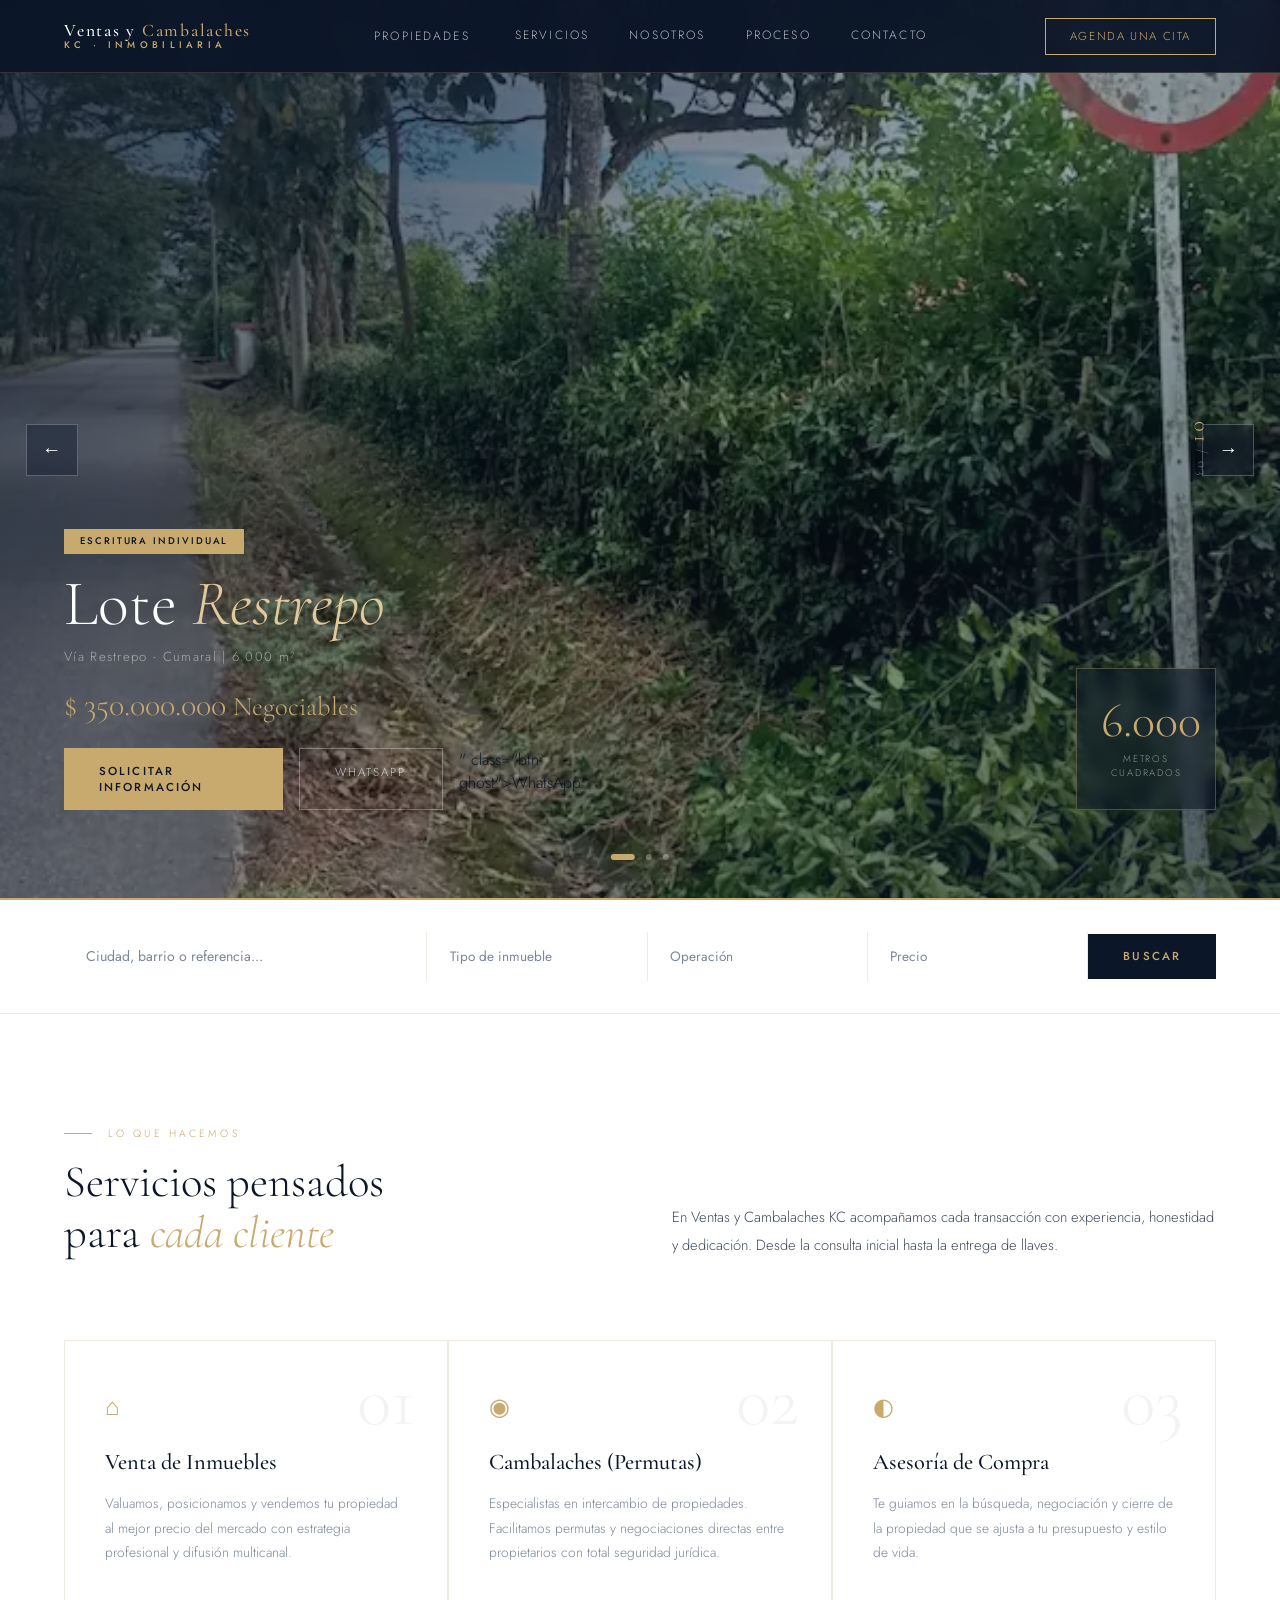
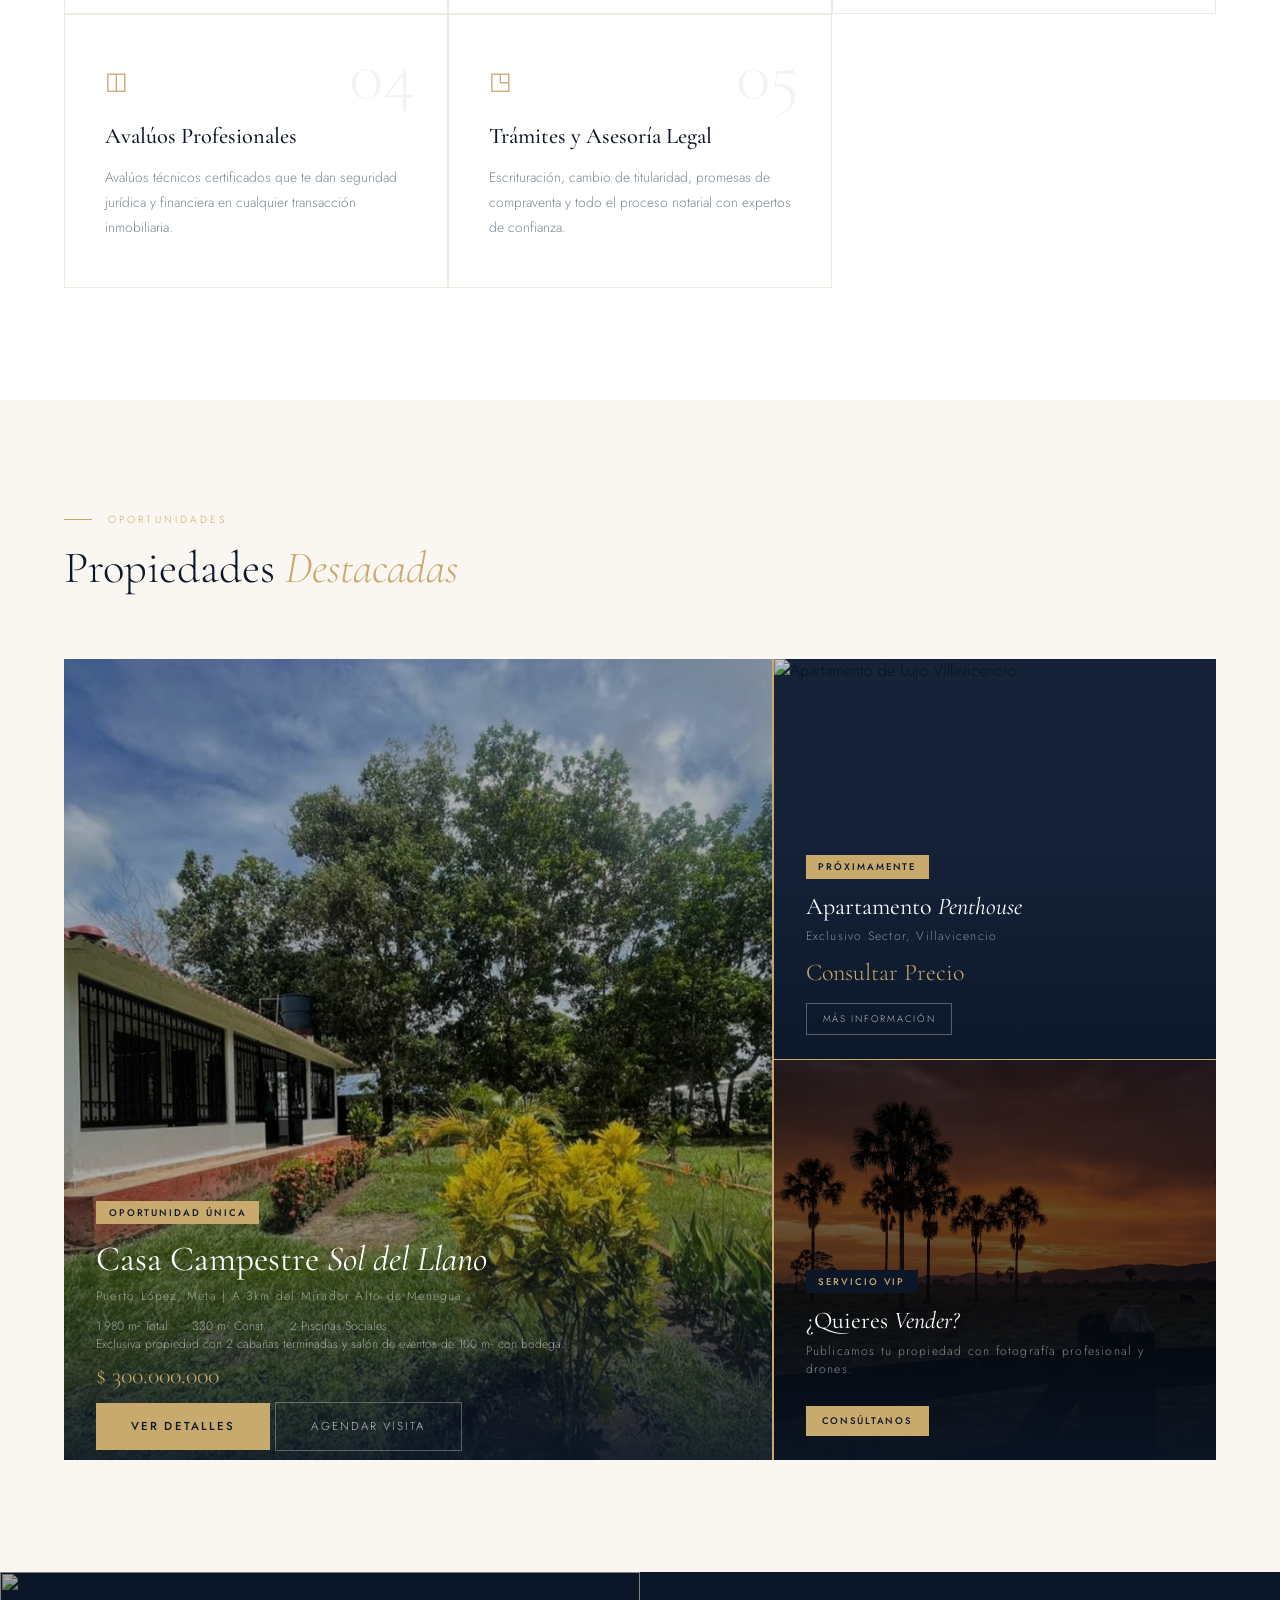
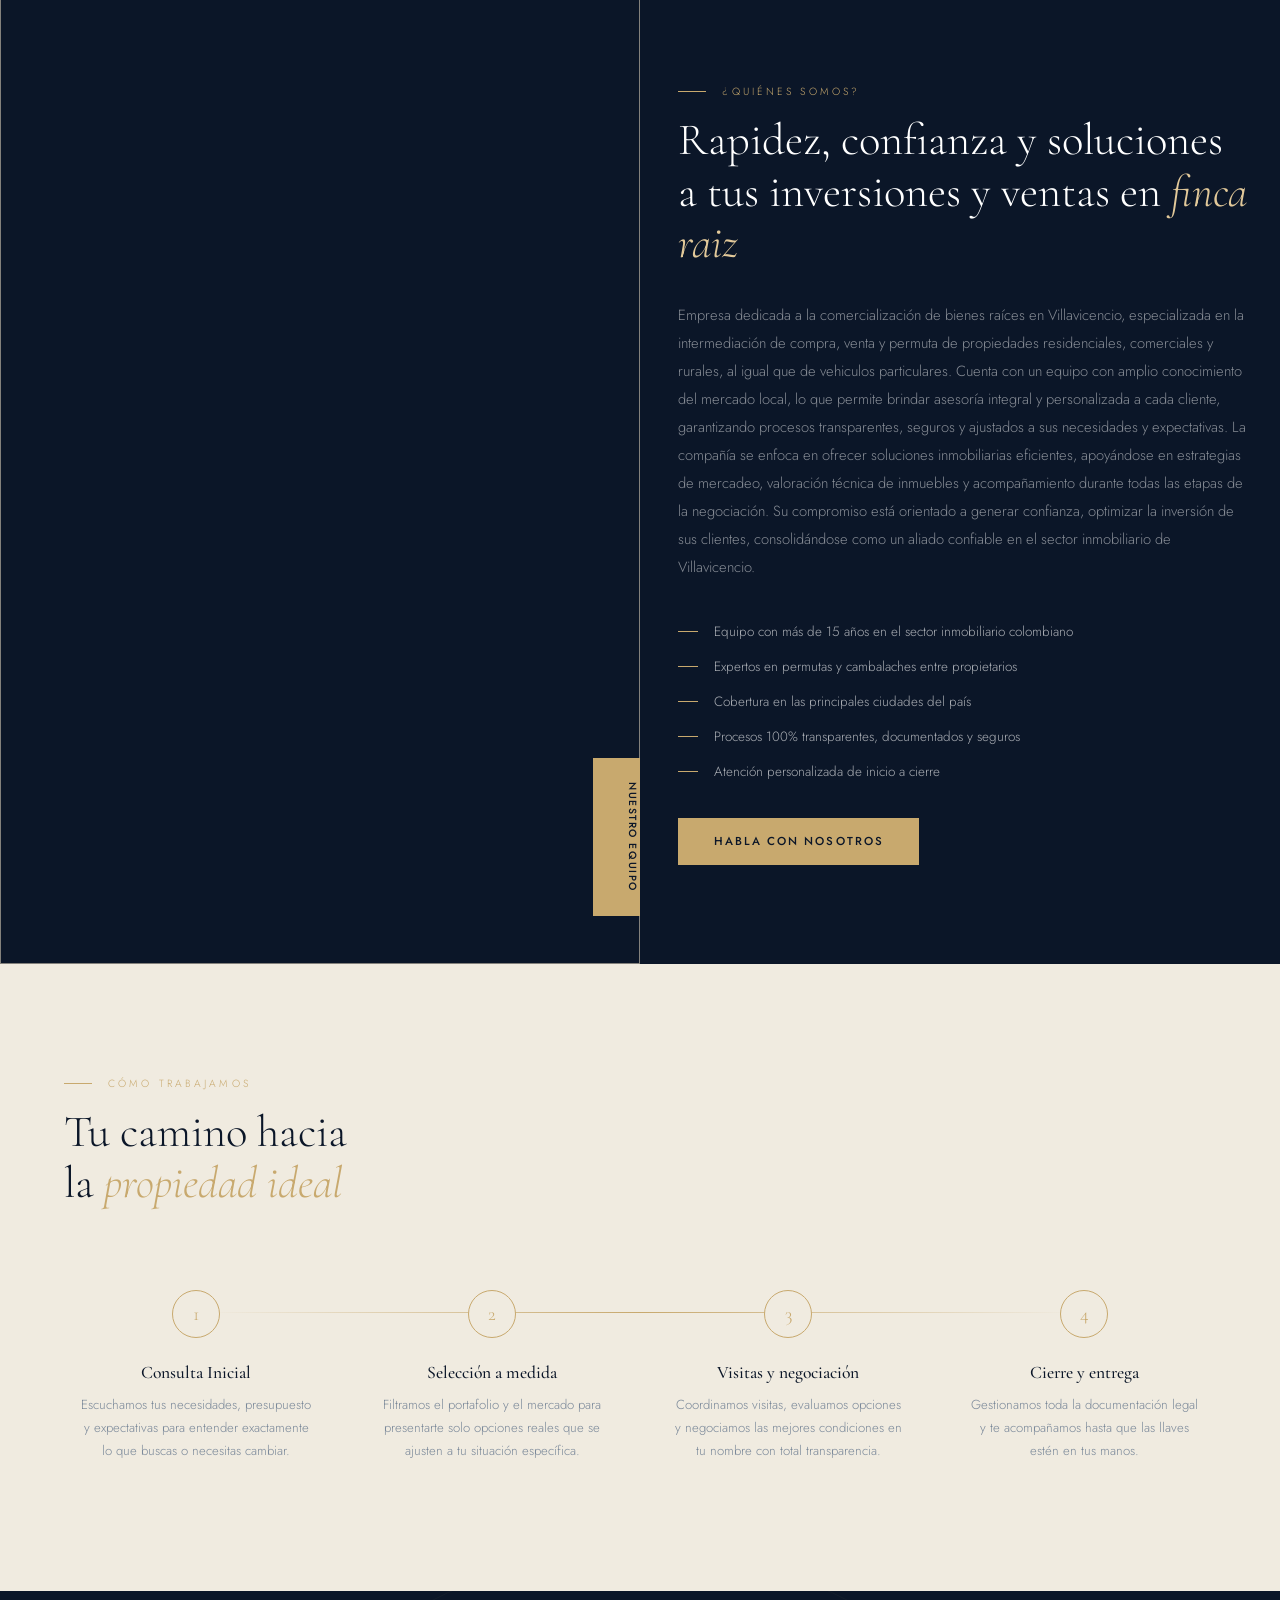
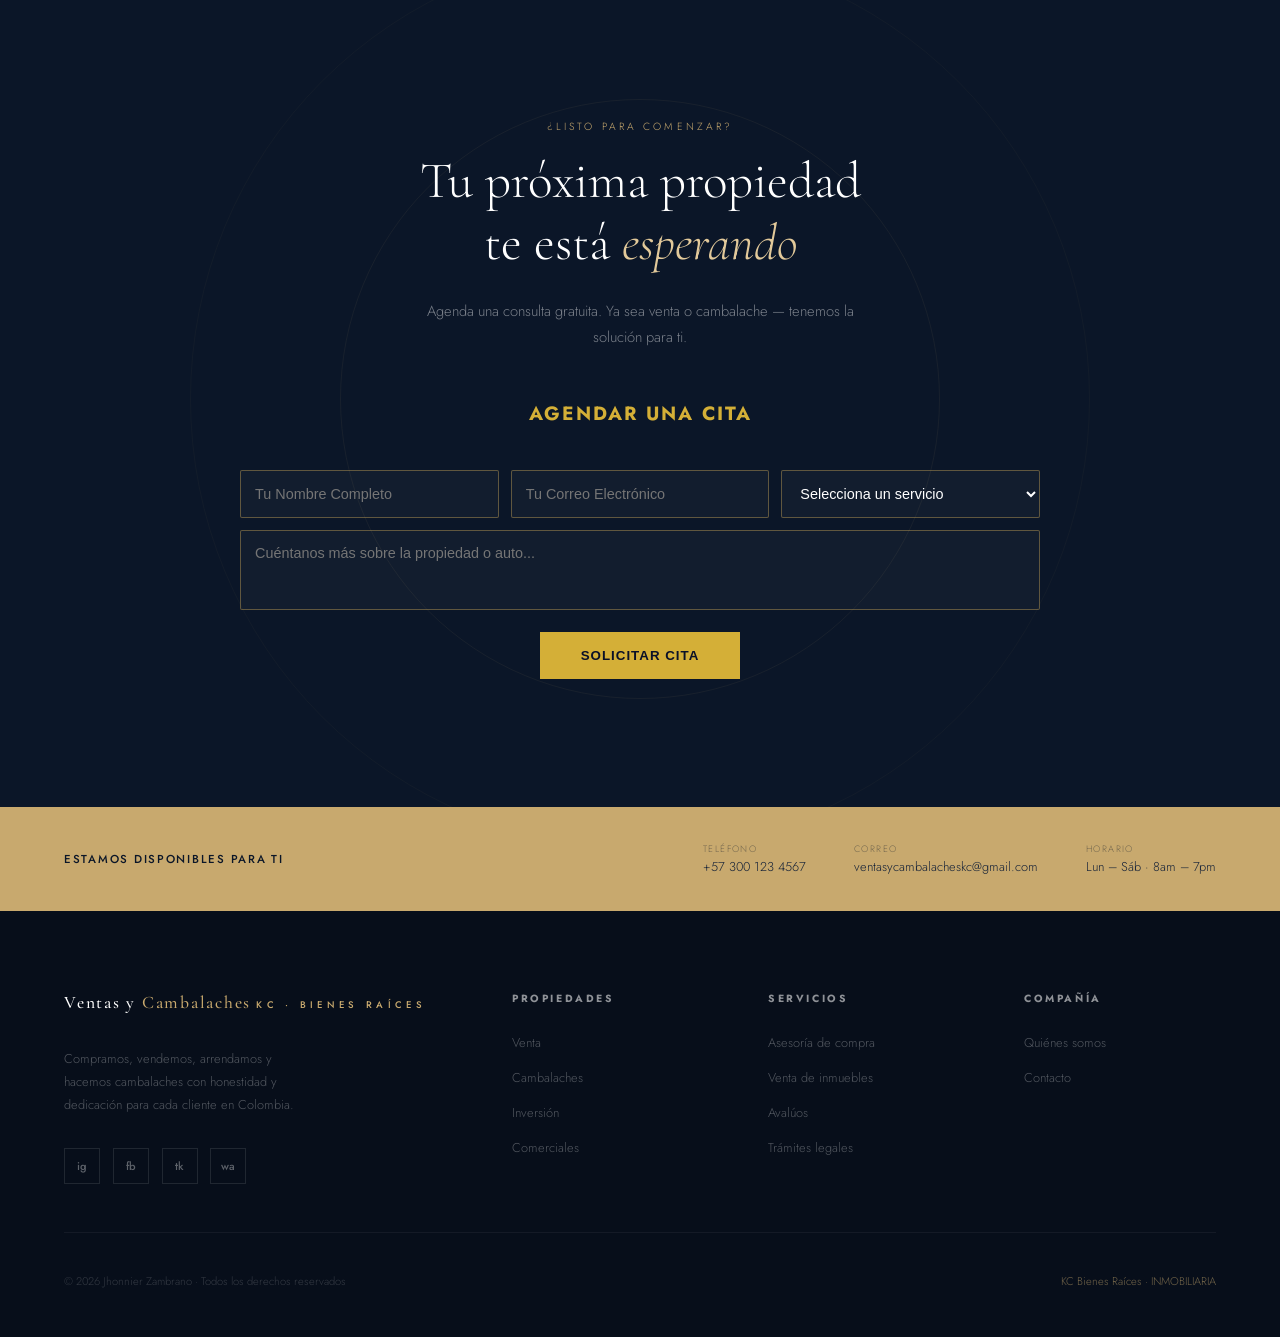
==== index.html @ 25b7a79c "feat: agrega propiedad Sol del Llano y catálogo de vehículos" ====
<!DOCTYPE html>
<html lang="es">
<head>
<meta charset="UTF-8">
<meta name="viewport" content="width=device-width, initial-scale=1.0">
<title>KC Bienes Raíces | Ventas y Cambalaches en Bogotá</title>
<meta name="description" content="Tu próxima propiedad te está esperando. Especialistas en venta, compra y cambalaches de inmuebles y vehículos con un servicio de lujo.">

<meta property="og:type" content="website">
<meta property="og:url" content="https://jhonnz18.github.io/KC-Bienes-Raices/">
<meta property="og:title" content="KC Bienes Raíces - Tu próxima propiedad te espera">
<meta property="og:description" content="Agenda tu consulta gratuita para venta o cambalache. Soluciones inmobiliarias efectivas.">
<meta property="og:image" content="https://jhonnz18.github.io/KC-Bienes-Raices/img/favicon.png">
<meta property="twitter:card" content="summary_large_image">
<meta property="twitter:title" content="KC Bienes Raíces">
<meta property="twitter:description" content="Especialistas en gestión inmobiliaria y ventas.">
<link rel="preconnect" href="https://fonts.googleapis.com">
<link rel="icon" type="img/png" href="img/favicon.png">
<link rel="apple-touch-icon" href="img/favicon.png">
<link rel="icon" type="image/svg+xml" href="img/Logo.svg">
<link href="https://fonts.googleapis.com/css2?family=Cormorant+Garamond:ital,wght@0,300;0,400;0,500;0,600;1,300;1,400&family=Jost:wght@300;400;500&display=swap" rel="stylesheet">
<link rel="stylesheet" href="css/styles.css">
</head>
<body>
<!-- NAV -->
<nav>
  <a href="#" class="nav-logo">
    <span class="nav-logo-top">Ventas y <em>Cambalaches</em></span>
    <span class="nav-logo-kc">KC · INMOBILIARIA</span>
  </a>
  <ul class="nav-links">
    <li class="dropdown">
    <a href="#" class="dropbtn">PROPIEDADES <i class="fas fa-caret-down"></i></a>
    <div class="dropdown-content">
        <a href="casas-lotes.html">Casas y Lotes</a>
        <a href="vehiculos.html">Vehículos</a>
    </div>
</li>
    <li><a href="#servicios">Servicios</a></li>
    <li><a href="#nosotros">Nosotros</a></li>
    <li><a href="#proceso">Proceso</a></li>
    <li><a href="#contacto">Contacto</a></li>
  </ul>
  <a href="#contacto" class="nav-cta">Agenda una cita</a>
  <button class="nav-hamburger" id="hamburger" aria-label="Menú">
    <span></span><span></span><span></span>
  </button>
</nav>
<div class="mobile-menu" id="mobileMenu">
  <a href="#propiedades" class="mobile-link">Propiedades</a>
  <a href="#servicios" class="mobile-link">Servicios</a>
  <a href="#nosotros" class="mobile-link">Nosotros</a>
  <a href="#proceso" class="mobile-link">Proceso</a>
  <a href="#contacto" class="mobile-link">Contacto</a>
  <a href="#contacto" class="mobile-cta">Agenda una cita</a>
</div>

<div class="hero">
    <div class="carousel-track" id="track">
        <div class="carousel-slide">
            <div class="slide-bg" style="background-image:url('img/propiedades/lote_restrepo_cumaral_1.webp')"></div>
            <div class="slide-overlay"></div>
            <div class="slide-content">
                <div class="slide-info">
                    <span class="slide-tag">Escritura Individual</span>
                    <h1 class="slide-name">Lote <em>Restrepo</em></h1>
                    <div class="slide-location">Vía Restrepo - Cumaral | 6.000 m²</div>
                    <div class="slide-price">$ 350.000.000 <small>Negociables</small></div>
                    <div class="slide-actions">
                        <a href="#contacto" class="btn-primary">Solicitar Información</a>
                        <a href="<a href="https://wa.me/573138341671?text=Hola%20KC%20Inmobiliaria,%20me%20interesa%20el%20Lote%20Restrepo%20de%20350M.%20¿Me%20podrían%20dar%20más%20información?" class="btn-ghost">WhatsApp</a>  " class="btn-ghost">WhatsApp</a>
                    </div>
                </div>

                <div class="slide-badge">
                    <div class="badge-num">6.000</div>
                    <div class="badge-label">Metros <br> Cuadrados</div>
                </div>
            </div>
        </div>

        <div class="carousel-slide">
            <div class="slide-bg" style="background-image:url('img/propiedades/lote_restrepo_cumaral_2.webp')"></div>
            <div class="slide-overlay"></div>
            <div class="slide-content">
                <div class="slide-info">
                    <span class="slide-tag">Documentación al día</span>
                    <h1 class="slide-name">Ubicación <em>Privilegiada</em></h1>
                    <div class="slide-location">Sector de Alta Valorización | Predial Pago</div>
                    <div class="slide-actions">
                        <a href="<a href="https://wa.me/573138341671?text=Hola,%20vi%20el%20Lote%20en%20Restrepo%20en%20la%20web%20y%20me%20interesaría%20conocerlo." class="btn-primary" style="padding: 0.5rem 1rem; font-size: 0.6rem; margin-top: 1rem; display: inline-block;">Escribenos</a>" class="btn-primary">Ver Ubicación</a>
                    </div>
                </div>

                <div class="slide-badge">
                    <div class="badge-num">01</div>
                    <div class="badge-label">Escritura <br> Individual</div>
                </div>
            </div>
        </div>

        <div class="carousel-slide">
            <div class="slide-bg" style="background-image:url('img/propiedades/lote_restrepo_cumaral_3.webp')"></div>
            <div class="slide-overlay"></div>
            <div class="slide-content">
                <div class="slide-info">
                    <span class="slide-tag">Gran Extensión</span>
                    <h1 class="slide-name">6.000 <em>Metros²</em></h1>
                    <div class="slide-location">Ideal para Casa Campestre o Inversión</div>
                    <div class="slide-actions">
                        <a href="<a href="https://wa.me/573138341671?text=Hola,%20vi%20el%20Lote%20en%20Restrepo%20en%20la%20web%20y%20me%20interesaría%20conocerlo." class="btn-primary" style="padding: 0.5rem 1rem; font-size: 0.6rem; margin-top: 1rem; display: inline-block;">Escribenos</a>" class="btn-primary">Contactar Ahora</a>
                    </div>
                </div>

                <div class="slide-badge">
                    <div class="badge-num">100%</div>
                    <div class="badge-label">Terreno <br> Plano</div>
                </div>
            </div>
        </div>
    </div>

    <button class="carousel-arrow prev" id="prevBtn">&#8592;</button>
    <button class="carousel-arrow next" id="nextBtn">&#8594;</button>

    <div class="carousel-dots" id="dots">
        <button class="carousel-dot active" data-idx="0"></button>
        <button class="carousel-dot" data-idx="1"></button>
        <button class="carousel-dot" data-idx="2"></button>
    </div>

    <div class="slide-counter" id="counter"><span>01</span> / 03</div>

    <div class="carousel-progress" id="progress"></div>
</div>

<!-- SEARCH BAR -->
<div class="search-bar">
  <input class="search-field" type="text" placeholder="Ciudad, barrio o referencia...">
  <select class="search-select"><option>Tipo de inmueble</option><option>Casa</option><option>Apartamento</option><option>Local</option><option>Oficina</option><option>Lote</option></select>
  <select class="search-select"><option>Operación</option><option>En Venta</option><option>Cambalache</option></select>
  <select class="search-select"><option>Precio</option><option>Hasta $200M</option><option>$200M–$500M</option><option>$500M–$1.000M</option><option>Más de $1.000M</option></select>
  <button class="search-btn">Buscar</button>
</div>

<!-- STATS -->
<!-- <div class="stats-bar">
  <div class="stat-item"><div class="stat-num">340+</div><div class="stat-label">Propiedades vendidas</div></div>
  <div class="stat-item"><div class="stat-num">98%</div><div class="stat-label">Clientes satisfechos</div></div>
  <div class="stat-item"><div class="stat-num">12</div><div class="stat-label">Ciudades en Colombia</div></div>
  <div class="stat-item"><div class="stat-num">$2.4B</div><div class="stat-label">En transacciones 2024</div></div>
</div> -->

<!-- SERVICES -->
<section class="services" id="servicios">
  <div class="services-header">
    <div>
      <div class="section-label">Lo que hacemos</div>
      <h2 class="section-title">Servicios pensados<br>para <em>cada cliente</em></h2>
    </div>
    <p class="services-intro">En Ventas y Cambalaches KC acompañamos cada transacción con experiencia, honestidad y dedicación. Desde la consulta inicial hasta la entrega de llaves.</p>
  </div>
  <div class="services-grid">
    <div class="service-card"><div class="service-num">01</div><div class="service-icon">⌂</div><div class="service-name">Venta de Inmuebles</div><p class="service-desc">Valuamos, posicionamos y vendemos tu propiedad al mejor precio del mercado con estrategia profesional y difusión multicanal.</p></div>
    <div class="service-card"><div class="service-num">02</div><div class="service-icon">◉</div><div class="service-name">Cambalaches (Permutas)</div><p class="service-desc">Especialistas en intercambio de propiedades. Facilitamos permutas y negociaciones directas entre propietarios con total seguridad jurídica.</p></div>
    <div class="service-card"><div class="service-num">03</div><div class="service-icon">◐</div><div class="service-name">Asesoría de Compra</div><p class="service-desc">Te guiamos en la búsqueda, negociación y cierre de la propiedad que se ajusta a tu presupuesto y estilo de vida.</p></div>
    <div class="service-card"><div class="service-num">04</div><div class="service-icon">◫</div><div class="service-name">Avalúos Profesionales</div><p class="service-desc">Avalúos técnicos certificados que te dan seguridad jurídica y financiera en cualquier transacción inmobiliaria.</p></div>
    <div class="service-card"><div class="service-num">05</div><div class="service-icon">◳</div><div class="service-name">Trámites y Asesoría Legal</div><p class="service-desc">Escrituración, cambio de titularidad, promesas de compraventa y todo el proceso notarial con expertos de confianza.</p></div>
  </div>
</section>

<!-- Propiedades destacadas -->
<!--<section class="properties" id="propiedades">
  <div class="properties-header">
    <div><div class="section-label">Portafolio</div><h2 class="section-title">Propiedades <em>destacadas</em></h2></div>
    <a href="#" class="btn-primary" style="white-space:nowrap;">Ver todas</a>
  </div>
  <div class="properties-grid">
    <div class="prop-main prop-card">
      <img class="prop-card-img" src="img/propiedades/lote_restrepo_cumaral_1.webp" alt="">
      <div class="prop-info"><span class="prop-tag">En venta</span><div class="prop-name">Casa El Poblado</div><div class="prop-location">El Poblado · Medellín, Antioquia</div><div class="prop-details"><span>5 hab.</span><span>4 baños</span><span>380 m²</span><span>Piscina</span></div><div class="prop-price">$ 1.850.000.000</div></div>
    </div>
    <div class="prop-card">
      <img class="prop-card-img" src="https://images.unsplash.com/photo-1560448204-e02f11c3d0e2?w=700&q=80" alt="">
      <div class="prop-info"><span class="prop-tag">En Venta</span><div class="prop-name">Penthouse Chicó</div><div class="prop-location">Chicó Norte · Bogotá, D.C.</div><div class="prop-details"><span>3 hab.</span><span>2 baños</span><span>145 m²</span></div><div class="prop-price">$ 8.500.000 / mes</div></div>
    </div>
    <div class="prop-card">
      <img class="prop-card-img" src="https://images.unsplash.com/photo-1583608205776-bfd35f0d9f83?w=700&q=80" alt="">
      <div class="prop-info"><span class="prop-tag">En venta</span><div class="prop-name">Casa Laureles</div><div class="prop-location">Laureles · Medellín, Antioquia</div><div class="prop-details"><span>4 hab.</span><span>3 baños</span><span>220 m²</span></div><div class="prop-price">$ 980.000.000</div></div>
    </div>
  </div>
</section>-->

<section class="properties" id="propiedades">
    <div class="properties-header">
        <div>
            <span class="section-label">Oportunidades</span>
            <h2 class="section-title">Propiedades <em>Destacadas</em></h2>
        </div>
    </div>

<div class="properties-grid">
    <div class="prop-card prop-main">
        <img src="img/propiedades/Propiedad 2_1.jpeg" alt="Casa Campestre Sol del Llano Puerto López" class="prop-card-img">
        <div class="prop-info">
            <span class="prop-tag">Oportunidad Única</span>
            <h3 class="prop-name">Casa Campestre <em>Sol del Llano</em></h3>
            <p class="prop-location">Puerto López, Meta | A 3km del Mirador Alto de Menegua</p>
            
            <div class="prop-details">
                <span><i class="fas fa-expand-arrows-alt"></i> 1.980 m² Total</span>
                <span><i class="fas fa-home"></i> 330 m² Const.</span>
                <span><i class="fas fa-swimming-pool"></i> 2 Piscinas Sociales</span>
            </div>

            <p class="prop-details">Exclusiva propiedad con 2 cabañas terminadas y salón de eventos de 100 m² con bodega.</p>
            <div class="prop-price">$ 300.000.000</div><br> 
            <div class="prop-actions">
                <a href="https://wa.me/573138341671?text=Hola%20KC%20Bienes%20Raíces,%20me%20interesa%20la%20Casa%20Campestre%20en%20Puerto%20López%20(Sol%20del%20Llano)%20por%20300M." target="_blank" class="btn-primary">Ver Detalles</a>
                <a href="#contacto" class="btn-ghost">Agendar Visita</a>
            </div>
        </div>
    </div>

    <div class="prop-card">
        <img src="https://images.unsplash.com/photo-1512917774080-9991f1c4c750?w=800&q=80" alt="Apartamento de Lujo Villavicencio" class="prop-card-img" style="filter: brightness(0.8);">
        <div class="prop-info">
            <span class="prop-tag">Próximamente</span>
            <h3 class="prop-name">Apartamento <em>Penthouse</em></h3>
            <p class="prop-location">Exclusivo Sector, Villavicencio</p>
            <div class="prop-price">Consultar Precio</div>
            <a href="#contacto" class="btn-ghost" style="padding: 0.5rem 1rem; font-size: 0.6rem; margin-top: 1rem; display: inline-block;">Más información</a>
        </div>
    </div>

    <div class="prop-card">
        <img src="img/propiedades/lote_venta.webp" alt="Vende con nosotros" class="prop-card-img" style="filter: brightness(0.4) sepia(0.2);">
        <div class="prop-info">
            <span class="prop-tag" style="background: var(--navy); color: var(--gold);">Servicio VIP</span>
            <h3 class="prop-name">¿Quieres <em>Vender?</em></h3>
            <p class="prop-location">Publicamos tu propiedad con fotografía profesional y drones.</p>
            <a href="#contacto" class="btn-primary" style="padding: 0.5rem 1rem; font-size: 0.6rem; margin-top: 1rem; display: inline-block;">Consúltanos</a>
        </div>
    </div>
</div>
</section>

<!-- ABOUT -->
<section class="about" id="nosotros">
  <div class="about-image">
    <img src="https://images.unsplash.com/photo-1560250097-0b93528c311a?w=800&q=85" alt="">
    <div class="about-image-label">Nuestro Equipo</div>
  </div>
  <div class="about-content">
    <div class="section-label">¿Quiénes somos?</div>
    <h2 class="section-title" style="color:white;"> Rapidez, confianza y soluciones<br>a tus inversiones y ventas en<em> finca raiz</em><br></h2>
    <p class="about-body">Empresa dedicada a la comercialización de bienes raíces en Villavicencio, especializada en la intermediación de compra, venta y permuta de propiedades residenciales, comerciales y rurales, al igual que de vehiculos particulares. Cuenta con un equipo con amplio conocimiento del mercado local, lo que permite brindar asesoría integral y personalizada a cada cliente, garantizando procesos transparentes, seguros y ajustados a sus necesidades y expectativas.

La compañía se enfoca en ofrecer soluciones inmobiliarias eficientes, apoyándose en estrategias de mercadeo, valoración técnica de inmuebles y acompañamiento durante todas las etapas de la negociación. Su compromiso está orientado a generar confianza, optimizar la inversión de sus clientes, consolidándose como un aliado confiable en el sector inmobiliario de Villavicencio.</p>
    <ul class="about-features">
      <li>Equipo con más de 15 años en el sector inmobiliario colombiano</li>
      <li>Expertos en permutas y cambalaches entre propietarios</li>
      <li>Cobertura en las principales ciudades del país</li>
      <li>Procesos 100% transparentes, documentados y seguros</li>
      <li>Atención personalizada de inicio a cierre</li>
    </ul>
    <a href="#contacto" class="btn-primary">Habla con nosotros</a>
  </div>
</section>

<!-- PROCESS -->
<section class="process" id="proceso">
  <div class="section-label">Cómo trabajamos</div>
  <h2 class="section-title">Tu camino hacia<br>la <em>propiedad ideal</em></h2>
  <div class="process-steps">
    <div class="process-step"><div class="step-num">1</div><div class="step-title">Consulta Inicial</div><p class="step-desc">Escuchamos tus necesidades, presupuesto y expectativas para entender exactamente lo que buscas o necesitas cambiar.</p></div>
    <div class="process-step"><div class="step-num">2</div><div class="step-title">Selección a medida</div><p class="step-desc">Filtramos el portafolio y el mercado para presentarte solo opciones reales que se ajusten a tu situación específica.</p></div>
    <div class="process-step"><div class="step-num">3</div><div class="step-title">Visitas y negociación</div><p class="step-desc">Coordinamos visitas, evaluamos opciones y negociamos las mejores condiciones en tu nombre con total transparencia.</p></div>
    <div class="process-step"><div class="step-num">4</div><div class="step-title">Cierre y entrega</div><p class="step-desc">Gestionamos toda la documentación legal y te acompañamos hasta que las llaves estén en tus manos.</p></div>
  </div>
</section>

<!-- TESTIMONIALS -->
<!--section class="testimonials">
  <div class="section-label">Testimonios</div>
  <h2 class="section-title">Lo que dicen<br>nuestros <em>clientes</em></h2>
  <div class="testimonials-grid">
    <div class="testimonial-card"><p class="testimonial-text">Encontré mi apartamento perfecto en tiempo récord. El proceso fue transparente y sin ninguna sorpresa desagradable. Los recomiendo ampliamente.</p><div class="testimonial-author"><div class="author-avatar">CM</div><div><div class="author-name">Camila Martínez</div><div class="author-role">Compradora · Bogotá</div></div></div></div>
    <div class="testimonial-card"><p class="testimonial-text">Hice un cambalache con KC y fue la mejor decisión. Me consiguieron una propiedad de mayor valor a cambio de la mía. Increíble gestión.</p><div class="testimonial-author"><div class="author-avatar">JR</div><div><div class="author-name">Juan Restrepo</div><div class="author-role">Permuta · Medellín</div></div></div></div>
    <div class="testimonial-card"><p class="testimonial-text">Vendí mi propiedad 12% por encima del precio esperado. La estrategia de marketing que usaron fue clave. Profesionalismo de primer nivel.</p><div class="testimonial-author"><div class="author-avatar">AP</div><div><div class="author-name">Adriana Pinto</div><div class="author-role">Vendedora · Cali</div></div></div></div>
  </div>
</section>-->

<!-- Sección de Agendar Cita -->
<section class="cta-section" id="contacto">
    <div class="section-label cta-label">¿Listo para comenzar?</div>
    <h2 class="cta-title">Tu próxima propiedad<br>te está <em>esperando</em></h2>
    <p class="cta-desc">Agenda una consulta gratuita. Ya sea venta o cambalache — tenemos la solución para ti.</p>
    
    <div class="cta-actions">
        <h2>Agendar una Cita</h2>
        <!-- Añadimos onsubmit para prevenir recargas accidentales -->
        <!-- Cambia tu etiqueta form exactamente por esta -->
<form id="form-agendar" action="javascript:void(0);" onsubmit="event.preventDefault();">
            <input type="text" name="user_name" placeholder="Tu Nombre Completo" required>
            <input type="email" name="user_email" placeholder="Tu Correo Electrónico" required>
            <select name="servicio" required>
                <option value="" disabled selected>Selecciona un servicio</option>
                <option value="Compra">Compra de Propiedad</option>
                <option value="Venta">Venta de Propiedad</option>
                <option value="Cambalache">Cambalache / Permuta</option>
            </select>
            <textarea name="message" placeholder="Cuéntanos más sobre la propiedad o auto..." required></textarea>
            <button type="submit" id="btn-enviar">Solicitar Cita</button>
        </form> 
    </div>
</section>

<!-- Modal de Confirmación: Ubicado al final para evitar conflictos de z-index -->
<div id="custom-modal" class="modal-overlay" style="display: none;">
    <div class="modal-content">
        <div class="modal-icon">✔</div>
        <h3 class="modal-title">¡Cita Solicitada!</h3>
        <p class="modal-text">Gracias por confiar en <strong>KC Bienes Raíces</strong>. Nos pondremos en contacto contigo pronto.</p>
        <button type="button" onclick="closeModal()" class="modal-btn">Entendido</button>
    </div>
</div>

<!-- CONTACT STRIP -->
<div class="contact-strip">
  <div class="contact-strip-text">Estamos disponibles para ti</div>
  <div class="contact-strip-info">
    <div class="contact-item"><span class="contact-item-label">Teléfono</span>+57 300 123 4567</div>
    <div class="contact-item"><span class="contact-item-label">Correo</span>ventasycambalacheskc@gmail.com</div>
    <div class="contact-item"><span class="contact-item-label">Horario</span>Lun – Sáb · 8am – 7pm</div>
  </div>
</div>

<!-- FOOTER -->
<footer>
  <div class="footer-grid">
    <div>
      <a href="#" class="nav-logo" style="display:inline-block; margin-bottom:1rem;">
        <span class="nav-logo-top">Ventas y <em>Cambalaches</em></span>
        <span class="nav-logo-kc">KC · Bienes Raíces</span>
      </a>
      <p class="footer-tagline">Compramos, vendemos, arrendamos y hacemos cambalaches con honestidad y dedicación para cada cliente en Colombia.</p>
      <div class="footer-social">
        <a href="https://www.instagram.com/ventasycambalacheskc?igsh=ZnFyOThuaWVzZmMy" class="social-btn">ig</a>
        <a href="https://www.facebook.com/profile.php?id=61577537324585&sfnsn=wa" class="social-btn">fb</a>
        <a href="https://www.tiktok.com/@jeniferparrado?_r=1&_t=ZS-95vRqZC7uUx" class="social-btn">tk</a>
        <a href="https://wa.me/573138341671" class="social-btn">wa</a>
      </div>
    </div>
    <div class="footer-col"><h4>Propiedades</h4><ul class="footer-links"><li><a href="#">Venta</a></li><li><a href="#">Cambalaches</a></li><li><a href="#">Inversión</a></li><li><a href="#">Comerciales</a></li></ul></div>
    <div class="footer-col"><h4>Servicios</h4><ul class="footer-links"><li><a href="#">Asesoría de compra</a></li><li><a href="#">Venta de inmuebles</a></li><li><a href="#">Avalúos</a></li><li><a href="#">Trámites legales</a></li></ul></div>
    <div class="footer-col"><h4>Compañía</h4><ul class="footer-links"><li><a href="#">Quiénes somos</a></li><li><a href="#">Contacto</a></li></ul></div>
  </div>
  <div class="footer-bottom">
    <span>© 2026 Jhonnier Zambrano · Todos los derechos reservados</span>
    <span class="gold"> KC Bienes Raíces · INMOBILIARIA</span>
  </div>
</footer>
</div>
</body>
<script src="js/main.js"></script>
<script type="text/javascript" src="https://cdn.jsdelivr.net/npm/@emailjs/browser@3/dist/email.min.js"></script>
<script src="js/contact.js"></script>
</html>
---- css/styles.css ----
*, *::before, *::after { box-sizing: border-box; margin: 0; padding: 0; }
  :root {
    --navy: #0B1628;
    --navy-mid: #152238;
    --gold: #C8A96E;
    --gold-light: #E2C99A;
    --gold-pale: #F5EDD8;
    --cream: #FAF7F2;
    --cream-dark: #F0EBE0;
    --text-dark: #0B1628;
    --text-mid: #3D4B5C;
    --text-muted: #7A8899;
    --white: #FFFFFF;
  }
  html { scroll-behavior: smooth; }
  body { font-family: 'Jost', sans-serif; background: var(--cream); color: var(--text-dark); font-weight: 300; overflow-x: hidden; }

  /* NAV */
  nav {
    position: fixed; top: 0; left: 0; right: 0; z-index: 200;
    display: flex; align-items: center; justify-content: space-between;
    padding: 1.1rem 5%;
    background: rgba(11,22,40,0.94);
    backdrop-filter: blur(14px);
    border-bottom: 0.5px solid rgba(200,169,110,0.2);
  }
  .nav-logo { display: flex; flex-direction: column; line-height: 1; text-decoration: none; }
  .nav-logo-top {
    font-family: 'Cormorant Garamond', serif;
    font-size: 1.1rem; font-weight: 500;
    letter-spacing: 0.1em; color: var(--white);
  }
  .nav-logo-top em { font-style: normal; color: var(--gold); }
  .nav-logo-kc {
    font-family: 'Jost', sans-serif;
    font-size: 0.6rem; font-weight: 500;
    letter-spacing: 0.45em; text-transform: uppercase;
    color: var(--gold); margin-top: 2px;
  }
  .nav-links { display: flex; gap: 2.5rem; list-style: none; }
  .nav-links a {
    font-size: 0.75rem; letter-spacing: 0.18em; text-transform: uppercase;
    color: rgba(255,255,255,0.7); text-decoration: none; transition: color 0.3s;
  }
  .nav-links a:hover { color: var(--gold); }
  .nav-cta {
    font-size: 0.72rem; letter-spacing: 0.14em; text-transform: uppercase;
    padding: 0.6rem 1.5rem; border: 1px solid var(--gold);
    color: var(--gold); text-decoration: none; transition: all 0.3s;
  }
  .nav-cta:hover { background: var(--gold); color: var(--navy); }

  /* HERO CAROUSEL */
  .hero {
    position: relative; height: 100vh; min-height: 700px;
    overflow: hidden;
  }

  .carousel-track {
    position: absolute; inset: 0;
    display: flex; width: 400%; 
    transition: transform 0.9s cubic-bezier(0.77,0,0.175,1);
  }

  .carousel-slide {
    position: relative; width: 25%; flex-shrink: 0;
    height: 100%;
  }

  .slide-bg {
    position: absolute; inset: 0;
    background-size: cover; background-position: center;
    transform: scale(1.00);
    transition: transform 8s ease-out;
  }
  .carousel-slide.active .slide-bg { transform: scale(1); }

  .slide-overlay {
    position: absolute; inset: 0;
    background: linear-gradient(
      135deg,
      rgba(11,22,40,0.85) 0%,
      rgba(11,22,40,0.35) 55%,
      rgba(11,22,40,0.65) 100%
    );
  }

  /* Animated diagonal accent */
  .slide-accent {
    position: absolute; top: 0; right: 0;
    width: 38%; height: 100%;
    border-left: 1px solid rgba(200,169,110,0.15);
    background: linear-gradient(160deg, transparent 40%, rgba(200,169,110,0.05) 100%);
    pointer-events: none;
  }

  .slide-content {
    position: absolute; bottom: 0; left: 0; right: 0;
    padding: 0 5% 7%;
    display: flex; justify-content: space-between; align-items: flex-end;
  }

  .slide-info { max-width: 560px; }

  .slide-label {
    font-size: 0.65rem; letter-spacing: 0.3em; text-transform: uppercase;
    color: var(--gold); margin-bottom: 1rem;
    display: flex; align-items: center; gap: 0.8rem;
    opacity: 0; transform: translateY(20px);
    transition: all 0.7s ease 0.3s;
  }
  .slide-label::before { content: ''; width: 32px; height: 1px; background: var(--gold); }

  .slide-tag {
    display: inline-block;
    font-size: 0.6rem; letter-spacing: 0.2em; text-transform: uppercase;
    padding: 0.35rem 1rem; background: var(--gold); color: var(--navy);
    font-weight: 500; margin-bottom: 1rem;
    opacity: 0; transform: translateY(20px);
    transition: all 0.7s ease 0.4s;
  }

  .slide-name {
    font-family: 'Cormorant Garamond', serif;
    font-size: clamp(2.4rem, 5vw, 4.5rem); font-weight: 300; line-height: 1.05;
    color: var(--white); margin-bottom: 0.6rem;
    opacity: 0; transform: translateY(24px);
    transition: all 0.7s ease 0.5s;
  }
  .slide-name em { font-style: italic; color: var(--gold-light); }

  .slide-location {
    font-size: 0.82rem; letter-spacing: 0.1em;
    color: rgba(255,255,255,0.5); margin-bottom: 1.2rem;
    opacity: 0; transform: translateY(20px);
    transition: all 0.7s ease 0.6s;
  }

  .slide-details {
    display: flex; gap: 1.5rem; margin-bottom: 1.8rem;
    opacity: 0; transform: translateY(20px);
    transition: all 0.7s ease 0.65s;
  }
  .slide-detail {
    font-size: 0.8rem; color: rgba(255,255,255,0.65);
    display: flex; align-items: center; gap: 0.4rem;
  }
  .slide-detail::before { content: '◆'; font-size: 0.4rem; color: var(--gold); }

  .slide-price {
    font-family: 'Cormorant Garamond', serif;
    font-size: 2rem; font-weight: 300; color: var(--gold);
    opacity: 0; transform: translateY(20px);
    transition: all 0.7s ease 0.7s;
  }

  .slide-actions {
    display: flex; gap: 1rem; margin-top: 1.5rem;
    opacity: 0; transform: translateY(20px);
    transition: all 0.7s ease 0.8s;
  }

  .carousel-slide.active .slide-label,
  .carousel-slide.active .slide-tag,
  .carousel-slide.active .slide-name,
  .carousel-slide.active .slide-location,
  .carousel-slide.active .slide-details,
  .carousel-slide.active .slide-price,
  .carousel-slide.active .slide-actions {
    opacity: 1; transform: translateY(0);
  }

  /* Property badge card (right side) */
  .slide-badge {
    flex-shrink: 0;
    border: 1px solid rgba(200,169,110,0.35);
    padding: 1.8rem 1.5rem; text-align: center;
    width: 140px; background: rgba(11,22,40,0.5);
    backdrop-filter: blur(8px);
    opacity: 0; transform: translateX(20px);
    transition: all 0.7s ease 0.9s;
  }
  .carousel-slide.active .slide-badge { opacity: 1; transform: translateX(0); }

  .badge-num {
    font-family: 'Cormorant Garamond', serif;
    font-size: 3rem; font-weight: 300; color: var(--gold); line-height: 1;
  }
  .badge-label {
    font-size: 0.6rem; letter-spacing: 0.18em; text-transform: uppercase;
    color: rgba(255,255,255,0.5); margin-top: 0.4rem; line-height: 1.5;
  }

  /* Nav arrows */
  .carousel-arrow {
    position: absolute; top: 50%; transform: translateY(-50%);
    z-index: 10; width: 52px; height: 52px;
    border: 1px solid rgba(255,255,255,0.25);
    background: rgba(11,22,40,0.4); backdrop-filter: blur(8px);
    color: var(--white); cursor: pointer;
    display: flex; align-items: center; justify-content: center;
    font-size: 1.2rem; transition: all 0.3s;
  }
  .carousel-arrow:hover { border-color: var(--gold); color: var(--gold); background: rgba(11,22,40,0.7); }
  .carousel-arrow.prev { left: 2%; }
  .carousel-arrow.next { right: 2%; }

  /* Dots */
  .carousel-dots {
    position: absolute; bottom: 2.5rem; left: 50%;
    transform: translateX(-50%);
    display: flex; gap: 0.7rem; z-index: 10;
  }
  .carousel-dot {
    width: 6px; height: 6px; border-radius: 50%;
    background: rgba(255,255,255,0.3);
    cursor: pointer; transition: all 0.4s;
    border: none; padding: 0;
  }
  .carousel-dot.active { background: var(--gold); width: 24px; border-radius: 3px; }

  /* Slide counter */
  .slide-counter {
    position: absolute; top: 50%; right: 5%;
    transform: translateY(-50%);
    font-family: 'Cormorant Garamond', serif;
    font-size: 0.9rem; color: rgba(255,255,255,0.35);
    letter-spacing: 0.15em; z-index: 10;
    writing-mode: vertical-rl; text-orientation: mixed;
  }
  .slide-counter span { color: var(--gold); font-size: 1.4rem; }

  /* Progress bar */
  .carousel-progress {
    position: absolute; bottom: 0; left: 0;
    height: 2px; background: var(--gold);
    width: 0%; z-index: 10;
    transition: width 5s linear;
  }
  .carousel-progress.running { width: 100%; }

  /* SEARCH BAR */
  .search-bar {
    background: var(--white); padding: 2rem 5%;
    display: flex; align-items: center; gap: 0;
    border-bottom: 1px solid var(--cream-dark);
    box-shadow: 0 4px 30px rgba(11,22,40,0.06);
  }
  .search-field {
    flex: 1; padding: 0.9rem 1.4rem;
    border: none; border-right: 1px solid var(--cream-dark);
    font-family: 'Jost', sans-serif; font-size: 0.88rem;
    color: var(--text-dark); outline: none; background: transparent;
  }
  .search-field::placeholder { color: var(--text-muted); }
  .search-select {
    flex: 0.55; padding: 0.9rem 1.4rem;
    border: none; border-right: 1px solid var(--cream-dark);
    font-family: 'Jost', sans-serif; font-size: 0.85rem;
    color: var(--text-muted); outline: none; background: transparent;
    cursor: pointer; appearance: none;
  }
  .search-btn {
    padding: 0.9rem 2.2rem; background: var(--navy);
    color: var(--gold); font-family: 'Jost', sans-serif;
    font-size: 0.72rem; letter-spacing: 0.18em; text-transform: uppercase;
    border: none; cursor: pointer; transition: all 0.3s; font-weight: 500;
  }
  .search-btn:hover { background: var(--gold); color: var(--navy); }

  /* STATS BAR */
  .stats-bar {
    background: var(--navy); padding: 2.8rem 5%;
    display: grid; grid-template-columns: repeat(4, 1fr);
  }
  .stat-item { text-align: center; padding: 0 2rem; border-right: 0.5px solid rgba(255,255,255,0.07); }
  .stat-item:last-child { border-right: none; }
  .stat-num { font-family: 'Cormorant Garamond', serif; font-size: 2.8rem; font-weight: 300; color: var(--gold); line-height: 1; }
  .stat-label { font-size: 0.65rem; letter-spacing: 0.2em; text-transform: uppercase; color: rgba(255,255,255,0.4); margin-top: 0.4rem; }

  /* SECTION COMMONS */
  section { padding: 7rem 5%; }
  .section-label {
    font-size: 0.65rem; letter-spacing: 0.3em; text-transform: uppercase;
    color: var(--gold); display: flex; align-items: center; gap: 1rem; margin-bottom: 1rem;
  }
  .section-label::before { content: ''; width: 28px; height: 1px; background: var(--gold); }
  .section-title { font-family: 'Cormorant Garamond', serif; font-size: clamp(2rem, 3.5vw, 3.2rem); font-weight: 300; line-height: 1.15; color: var(--navy); }
  .section-title em { font-style: italic; color: var(--gold); }

  /* SERVICES */
  .services { background: var(--white); }
  .services-header { display: grid; grid-template-columns: 1fr 1fr; gap: 4rem; align-items: end; margin-bottom: 5rem; }
  .services-intro { font-size: 0.92rem; line-height: 1.9; color: var(--text-mid); }
  .services-grid { display: grid; grid-template-columns: repeat(3, 1fr); gap: 0; }
  .service-card {
    padding: 3rem 2.5rem; border: 0.5px solid var(--cream-dark);
    position: relative; transition: all 0.4s; cursor: default;
  }
  .service-card:hover { background: var(--navy); border-color: var(--navy); }
  .service-card:hover .service-num { color: rgba(200,169,110,0.12); }
  .service-card:hover .service-name { color: var(--white); }
  .service-card:hover .service-desc { color: rgba(255,255,255,0.5); }
  .service-num { font-family: 'Cormorant Garamond', serif; font-size: 4.5rem; font-weight: 300; color: rgba(11,22,40,0.05); line-height: 1; position: absolute; top: 1.5rem; right: 2rem; transition: color 0.4s; }
  .service-icon { font-size: 1.5rem; color: var(--gold); margin-bottom: 1.5rem; }
  .service-name { font-family: 'Cormorant Garamond', serif; font-size: 1.4rem; font-weight: 500; color: var(--navy); margin-bottom: 1rem; transition: color 0.4s; }
  .service-desc { font-size: 0.86rem; line-height: 1.8; color: var(--text-muted); transition: color 0.4s; }

  /* PROPERTIES */
  .properties { background: var(--cream); }
  .properties-header { display: flex; justify-content: space-between; align-items: flex-end; margin-bottom: 4rem; }
  .properties-grid { display: grid; grid-template-columns: 1.6fr 1fr; gap: 1.5px; }
  .prop-main { grid-row: span 2; }
  .prop-card { position: relative; overflow: hidden; cursor: pointer; background: var(--navy-mid); }
  .prop-card-img { width: 100%; height: 100%; min-height: 300px; object-fit: cover; display: block; filter: brightness(0.7); transition: all 0.6s ease; }
  .prop-main .prop-card-img { min-height: 620px; }
  .prop-card:hover .prop-card-img { filter: brightness(0.5); transform: scale(1.04); }
  .prop-info { position: absolute; bottom: 0; left: 0; right: 0; padding: 2rem; background: linear-gradient(to top, rgba(11,22,40,0.9) 0%, transparent 100%); transform: translateY(8px); transition: transform 0.4s; }
  .prop-card:hover .prop-info { transform: translateY(0); }
  .prop-tag { display: inline-block; font-size: 0.6rem; letter-spacing: 0.2em; text-transform: uppercase; padding: 0.3rem 0.8rem; background: var(--gold); color: var(--navy); margin-bottom: 0.8rem; font-weight: 500; }
  .prop-name { font-family: 'Cormorant Garamond', serif; font-size: 1.5rem; font-weight: 400; color: var(--white); margin-bottom: 0.4rem; }
  .prop-main .prop-name { font-size: 2.2rem; }
  .prop-location { font-size: 0.76rem; color: rgba(255,255,255,0.5); letter-spacing: 0.1em; margin-bottom: 0.8rem; }
  .prop-details { display: flex; gap: 1.5rem; font-size: 0.76rem; color: rgba(255,255,255,0.55); }
  .prop-price { font-family: 'Cormorant Garamond', serif; font-size: 1.5rem; font-weight: 300; color: var(--gold); margin-top: 0.5rem; }

  /* ABOUT */
  .about { background: var(--navy); display: grid; grid-template-columns: 1fr 1fr; gap: 0; padding: 0; }
  .about-image { position: relative; min-height: 600px; overflow: hidden; }
  .about-image img { width: 100%; height: 100%; object-fit: cover; display: block; filter: brightness(0.65) sepia(0.15); }
  .about-image-label { position: absolute; bottom: 3rem; right: -2rem; background: var(--gold); padding: 1.5rem 2rem; color: var(--navy); font-size: 0.65rem; letter-spacing: 0.15em; text-transform: uppercase; font-weight: 500; writing-mode: vertical-rl; }
  .about-content { padding: 7rem 5% 7rem 6%; }
  .about .section-label { color: var(--gold); }
  .about .section-title { color: var(--white); }
  .about .section-title em { color: var(--gold-light); }
  .about-body { font-size: 0.92rem; line-height: 1.9; color: rgba(255,255,255,0.5); margin-top: 2rem; margin-bottom: 2.5rem; }
  .about-features { list-style: none; display: flex; flex-direction: column; gap: 1rem; margin-bottom: 3rem; }
  .about-features li { font-size: 0.84rem; color: rgba(255,255,255,0.65); display: flex; align-items: center; gap: 1rem; }
  .about-features li::before { content: ''; width: 20px; height: 1px; background: var(--gold); flex-shrink: 0; }

  /* PROCESS */
  .process { background: var(--cream-dark); }
  .process-steps { display: grid; grid-template-columns: repeat(4, 1fr); gap: 2rem; margin-top: 4rem; position: relative; }
  .process-steps::before { content: ''; position: absolute; top: 2.4rem; left: 12.5%; right: 12.5%; height: 1px; background: linear-gradient(to right, transparent, var(--gold), transparent); }
  .process-step { text-align: center; padding: 1rem; }
  .step-num { width: 48px; height: 48px; border-radius: 50%; border: 1px solid var(--gold); display: flex; align-items: center; justify-content: center; margin: 0 auto 1.5rem; font-family: 'Cormorant Garamond', serif; font-size: 1.2rem; color: var(--gold); background: var(--cream-dark); position: relative; z-index: 1; }
  .step-title { font-family: 'Cormorant Garamond', serif; font-size: 1.1rem; font-weight: 500; color: var(--navy); margin-bottom: 0.7rem; }
  .step-desc { font-size: 0.82rem; line-height: 1.75; color: var(--text-muted); }

  /* TESTIMONIALS */
  .testimonials { background: var(--white); }
  .testimonials-grid { display: grid; grid-template-columns: repeat(3, 1fr); gap: 2rem; margin-top: 4rem; }
  .testimonial-card { padding: 2.5rem; border: 0.5px solid var(--cream-dark); position: relative; }
  .testimonial-card::before { content: '"'; font-family: 'Cormorant Garamond', serif; font-size: 5rem; font-weight: 300; color: var(--gold-pale); position: absolute; top: 0.5rem; left: 1.5rem; line-height: 1; }
  .testimonial-text { font-size: 0.88rem; line-height: 1.9; color: var(--text-mid); margin-bottom: 2rem; padding-top: 1.5rem; }
  .testimonial-author { display: flex; align-items: center; gap: 1rem; }
  .author-avatar { width: 42px; height: 42px; border-radius: 50%; background: var(--navy); display: flex; align-items: center; justify-content: center; font-family: 'Cormorant Garamond', serif; font-size: 1rem; color: var(--gold); }
  .author-name { font-size: 0.84rem; font-weight: 500; color: var(--navy); }
  .author-role { font-size: 0.7rem; letter-spacing: 0.1em; color: var(--text-muted); margin-top: 0.15rem; }

  /* CTA */
  .cta-section { background: var(--navy); padding: 8rem 5%; text-align: center; position: relative; overflow: hidden; }
  .cta-section::before { content: ''; position: absolute; top: 50%; left: 50%; transform: translate(-50%,-50%); width: 600px; height: 600px; border-radius: 50%; border: 0.5px solid rgba(200,169,110,0.07); }
  .cta-section::after { content: ''; position: absolute; top: 50%; left: 50%; transform: translate(-50%,-50%); width: 900px; height: 900px; border-radius: 50%; border: 0.5px solid rgba(200,169,110,0.04); }
  .cta-label { color: var(--gold); justify-content: center; }
  .cta-label::before { display: none; }
  .cta-title { font-family: 'Cormorant Garamond', serif; font-size: clamp(2.2rem, 4vw, 4rem); font-weight: 300; color: var(--white); margin-bottom: 1.5rem; position: relative; z-index: 1; }
  .cta-title em { font-style: italic; color: var(--gold-light); }
  .cta-desc { font-size: 0.92rem; color: rgba(255,255,255,0.45); max-width: 460px; margin: 0 auto 3rem; line-height: 1.8; position: relative; z-index: 1; }
  .cta-actions { display: flex; justify-content: center; gap: 1.2rem; position: relative; z-index: 1; }

  /* BTNs */
  .btn-primary { font-size: 0.72rem; letter-spacing: 0.18em; text-transform: uppercase; padding: 0.95rem 2.2rem; background: var(--gold); color: var(--navy); text-decoration: none; font-weight: 500; transition: all 0.3s; }
  .btn-primary:hover { background: var(--gold-light); }
  .btn-ghost { font-size: 0.72rem; letter-spacing: 0.18em; text-transform: uppercase; padding: 0.95rem 2.2rem; border: 1px solid rgba(255,255,255,0.3); color: rgba(255,255,255,0.7); text-decoration: none; transition: all 0.3s; }
  .btn-ghost:hover { border-color: var(--gold); color: var(--gold); }

  /* CONTACT STRIP */
  .contact-strip { background: var(--gold); padding: 2.2rem 5%; display: flex; justify-content: space-between; align-items: center; }
  .contact-strip-text { font-size: 0.72rem; letter-spacing: 0.15em; text-transform: uppercase; color: var(--navy); font-weight: 500; }
  .contact-strip-info { display: flex; gap: 3rem; }
  .contact-item { font-size: 0.8rem; color: var(--navy-mid); }
  .contact-item-label { font-size: 0.58rem; letter-spacing: 0.15em; text-transform: uppercase; color: rgba(11,22,40,0.45); display: block; margin-bottom: 0.1rem; }

  /* FOOTER */
  footer { background: #070E1A; padding: 5rem 5% 3rem; }
  .footer-grid { display: grid; grid-template-columns: 2fr 1fr 1fr 1fr; gap: 4rem; padding-bottom: 3rem; border-bottom: 0.5px solid rgba(255,255,255,0.05); margin-bottom: 2.5rem; }
  .footer-tagline { font-size: 0.8rem; line-height: 1.8; color: rgba(255,255,255,0.3); max-width: 240px; margin: 1.2rem 0 2rem; }
  .footer-social { display: flex; gap: 0.8rem; }
  .social-btn { width: 36px; height: 36px; border: 0.5px solid rgba(255,255,255,0.1); display: flex; align-items: center; justify-content: center; color: rgba(255,255,255,0.35); text-decoration: none; font-size: 0.7rem; font-weight: 500; transition: all 0.3s; }
  .social-btn:hover { border-color: var(--gold); color: var(--gold); }
  .footer-col h4 { font-size: 0.65rem; letter-spacing: 0.25em; text-transform: uppercase; color: rgba(255,255,255,0.55); margin-bottom: 1.5rem; }
  .footer-links { list-style: none; display: flex; flex-direction: column; gap: 0.75rem; }
  .footer-links a { font-size: 0.8rem; color: rgba(255,255,255,0.3); text-decoration: none; transition: color 0.3s; }
  .footer-links a:hover { color: var(--gold); }
  .footer-bottom { display: flex; justify-content: space-between; font-size: 0.7rem; color: rgba(255,255,255,0.18); }
  .footer-bottom .gold { color: var(--gold); opacity: 0.55; }

  /* ── HAMBURGER ── */
  .nav-hamburger {
    display: none; flex-direction: column; gap: 5px;
    cursor: pointer; padding: 4px; background: none; border: none;
    z-index: 300;
  }
  .nav-hamburger span {
    display: block; width: 24px; height: 1.5px;
    background: var(--white); transition: all 0.35s;
  }
  .nav-hamburger.open span:nth-child(1) { transform: translateY(6.5px) rotate(45deg); }
  .nav-hamburger.open span:nth-child(2) { opacity: 0; transform: scaleX(0); }
  .nav-hamburger.open span:nth-child(3) { transform: translateY(-6.5px) rotate(-45deg); }

  /* ── MOBILE MENU OVERLAY ── */
  .mobile-menu {
    display: none; position: fixed; inset: 0; z-index: 250;
    background: rgba(11,22,40,0.98);
    flex-direction: column; align-items: center; justify-content: center;
    gap: 0;
    opacity: 0; transition: opacity 0.35s;
  }
  .mobile-menu.open { opacity: 1; }
  .mobile-menu a {
    font-size: 1.6rem; font-family: 'Cormorant Garamond', serif;
    font-weight: 300; color: rgba(255,255,255,0.7);
    text-decoration: none; padding: 1rem 2rem;
    letter-spacing: 0.08em; transition: color 0.3s;
    border-bottom: 0.5px solid rgba(255,255,255,0.06); width: 100%; text-align: center;
  }
  .mobile-menu a:hover { color: var(--gold); }
  .mobile-menu .mobile-cta {
    margin-top: 2rem; font-size: 0.8rem; letter-spacing: 0.18em;
    text-transform: uppercase; font-family: 'Jost', sans-serif;
    padding: 1rem 3rem; border: 1px solid var(--gold);
    color: var(--gold); font-weight: 500;
  }

  /* ════════════════════════════════════════
     TABLET  ≤ 1024px
  ════════════════════════════════════════ */
  @media (max-width: 1024px) {
    .nav-links { gap: 1.5rem; }
    .nav-links a { font-size: 0.7rem; }

    .slide-badge { display: none; }
    .slide-counter { display: none; }
    .slide-content { padding: 0 5% 6%; }

    .stats-bar { grid-template-columns: repeat(2, 1fr); gap: 0; }
    .stat-item { border-right: none; border-bottom: 0.5px solid rgba(255,255,255,0.07); padding: 2rem; }
    .stat-item:nth-child(1), .stat-item:nth-child(2) { border-right: 0.5px solid rgba(255,255,255,0.07); }
    .stat-item:nth-child(3), .stat-item:nth-child(4) { border-bottom: none; }

    .services-header { grid-template-columns: 1fr; gap: 1.5rem; }
    .services-grid { grid-template-columns: repeat(2, 1fr); }

    .properties-grid { grid-template-columns: 1fr; }
    .prop-main { grid-row: span 1; }
    .prop-main .prop-card-img { min-height: 420px; }
    .prop-main .prop-name { font-size: 1.8rem; }

    .about { grid-template-columns: 1fr; }
    .about-image { min-height: 360px; }
    .about-image-label { display: none; }
    .about-content { padding: 4rem 5%; }

    .process-steps { grid-template-columns: repeat(2, 1fr); }
    .process-steps::before { display: none; }

    .testimonials-grid { grid-template-columns: repeat(2, 1fr); }

    .footer-grid { grid-template-columns: 1fr 1fr; gap: 2.5rem; }
  }

  /* ════════════════════════════════════════
     MOBILE  ≤ 768px
  ════════════════════════════════════════ */
  @media (max-width: 768px) {
    /* Nav */
    .nav-links { display: none; }
    .nav-cta { display: none; }
    .nav-hamburger { display: flex; }
    nav { padding: 1rem 5%; }

    /* Hero */
    .hero { min-height: 100svh; }
    .slide-content { padding: 0 5% 8%; flex-direction: column; align-items: flex-start; }
    .slide-info { max-width: 100%; }
    .slide-name { font-size: clamp(1.9rem, 8vw, 3rem); }
    .slide-label { margin-bottom: 0.6rem; }
    .slide-details { flex-wrap: wrap; gap: 0.8rem; margin-bottom: 1.2rem; }
    .slide-price { font-size: 1.5rem; }
    .slide-actions { flex-direction: column; gap: 0.75rem; }
    .slide-actions a { text-align: center; }
    .carousel-arrow { width: 40px; height: 40px; font-size: 1rem; }
    .carousel-arrow.prev { left: 1%; }
    .carousel-arrow.next { right: 1%; }
    .carousel-dots { bottom: 1.5rem; }

    /* Search bar */
    .search-bar { flex-direction: column; align-items: stretch; padding: 1rem 5%; gap: 0; }
    .search-field { border-right: none; border-bottom: 1px solid var(--cream-dark); }
    .search-select { border-right: none; border-bottom: 1px solid var(--cream-dark); padding: 0.85rem 1rem; }
    .search-btn { padding: 1rem; font-size: 0.8rem; }

    /* Stats */
    .stats-bar { grid-template-columns: repeat(2, 1fr); padding: 1.5rem 4%; }
    .stat-item { padding: 1.2rem 1rem; }
    .stat-num { font-size: 2rem; }

    /* Sections */
    section { padding: 4rem 5%; }

    /* Services */
    .services-header { grid-template-columns: 1fr; gap: 1rem; margin-bottom: 2.5rem; }
    .services-grid { grid-template-columns: 1fr; }
    .service-card { padding: 2rem 1.5rem; }

    /* Properties */
    .properties-header { flex-direction: column; align-items: flex-start; gap: 1.5rem; margin-bottom: 2rem; }
    .properties-grid { grid-template-columns: 1fr; gap: 2px; }
    .prop-card-img { min-height: 260px; }
    .prop-main .prop-card-img { min-height: 300px; }
    .prop-main .prop-name { font-size: 1.5rem; }
    .prop-info { padding: 1.2rem; }
    .prop-details { flex-wrap: wrap; gap: 0.6rem; }

    /* About */
    .about { display: flex; flex-direction: column; }
    .about-image { min-height: 280px; order: 1; }
    .about-content { padding: 3rem 5%; order: 2; }

    /* Process */
    .process-steps { grid-template-columns: repeat(2, 1fr); gap: 1.5rem; margin-top: 2.5rem; }

    /* Testimonials */
    .testimonials-grid { grid-template-columns: 1fr; gap: 1.5rem; margin-top: 2.5rem; }

    /* CTA */
    .cta-section { padding: 5rem 5%; }
    .cta-actions { flex-direction: column; align-items: center; gap: 1rem; }
    .cta-actions a { width: 100%; max-width: 280px; text-align: center; }

    /* Contact strip */
    .contact-strip { flex-direction: column; gap: 1.2rem; padding: 2rem 5%; text-align: center; }
    .contact-strip-info { flex-direction: column; gap: 0.8rem; align-items: center; }

    /* Footer */
    .footer-grid { grid-template-columns: 1fr; gap: 2rem; }
    .footer-bottom { flex-direction: column; gap: 0.5rem; text-align: center; }
  }

  /* ════════════════════════════════════════
     SMALL MOBILE  ≤ 480px
  ════════════════════════════════════════ */
  @media (max-width: 480px) {
    .slide-name { font-size: clamp(1.6rem, 7vw, 2.2rem); }
    .slide-detail { font-size: 0.72rem; }
    .process-steps { grid-template-columns: 1fr; }
    .stat-item { padding: 1rem 0.5rem; }
    .stat-num { font-size: 1.8rem; }
    .stat-label { font-size: 0.58rem; }
    .btn-primary, .btn-ghost { padding: 0.85rem 1.5rem; font-size: 0.68rem; }
    section { padding: 3.5rem 5%; }
  }

  /* Contenedor del Dropdown */
.dropdown {
    position: relative;
    display: inline-block;
}

/* Estilo del botón/enlace principal */
.dropbtn {
    text-decoration: none;
    padding: 5px;
    display: block;
}

/* Caja del menú oculto */
.dropdown-content {
    display: none; /* Se oculta por defecto */
    position: absolute;
    background-color: #000c24; /* El azul oscuro de tu navbar */
    min-width: 160px;
    box-shadow: 0px 8px 16px 0px rgba(0,0,0,0.2);
    z-index: 1;
    border-top: 2px solid #A68945; /* Línea dorada superior para elegancia */
}

/* Enlaces dentro del menú desplegable */
.dropdown-content a {
    color: white;
    padding: 12px 16px;
    text-decoration: none;
    display: block;
    font-size: 14px;
}

/* Cambio de color al pasar el mouse por los items */
.dropdown-content a:hover {
    background-color: #A68945; /* Fondo dorado al seleccionar */
    color: #000c24; /* Texto azul oscuro al seleccionar */
}

/* Mostrar el menú al pasar el mouse por el contenedor */
.dropdown:hover .dropdown-content {
    display: block;
}
/*aqui va el css del form
/* Estenedor de acciones del CTA */
.cta-actions {
    margin-top: 2rem;
    display: flex;
    flex-direction: column;
    align-items: center;
}

.cta-actions h2 {
    color: #d4af37; /* Dorado */
    font-size: 1.2rem;
    margin-bottom: 1.5rem;
    text-transform: uppercase;
    letter-spacing: 2px;
}

/* Formulario */
#form-agendar {
    display: flex;
    flex-wrap: wrap;
    gap: 12px;
    max-width: 800px;
    width: 100%;
    justify-content: center;
}

/* Inputs, Select y Textarea */
#form-agendar input, 
#form-agendar select, 
#form-agendar textarea {
    background: rgba(255, 255, 255, 0.03); /* Fondo casi invisible para elegancia */
    border: 1px solid rgba(212, 175, 87, 0.4); /* Dorado sutil */
    color: #fff;
    padding: 14px;
    border-radius: 2px; /* Bordes más rectos = más lujo */
    font-family: 'Montserrat', sans-serif; /* O la que estés usando */
    font-size: 0.9rem;
    flex: 1 1 200px; /* Se ajustan solos */
}

#form-agendar textarea {
    flex: 1 1 100%; /* El área de texto ocupa todo el ancho */
    height: 80px;
    resize: none;
}

/* Dropdown del select */
#form-agendar select option {
    background-color: #0a1128; /* Tu fondo azul oscuro */
    color: #fff;
}

/* Botón de Acción */
#btn-enviar {
    background: #d4af37;
    color: #0a1128;
    border: 1px solid #d4af37;
    padding: 15px 40px;
    font-weight: 700;
    text-transform: uppercase;
    cursor: pointer;
    transition: all 0.4s ease;
    letter-spacing: 1px;
    margin-top: 10px;
}

#btn-enviar:hover {
    background: transparent;
    color: #d4af37;
    box-shadow: 0 0 15px rgba(212, 175, 87, 0.3);
}

/* Estados de Error/Carga */
#btn-enviar:disabled {
    opacity: 0.5;
    cursor: wait;
}

/* BUSCA ESTA PARTE EN TU CSS Y AJÚSTALA ASÍ */

.properties-grid {
    display: grid;
    grid-template-columns: 1.6fr 1fr; /* La propiedad real es más grande */
    grid-template-rows: repeat(2, 400px); /* Definimos altura fija para las de captación */
    gap: 1.5px;
    background: var(--gold); /* Crea una línea divisoria dorada fina */
}

.prop-main {
    grid-row: span 2; /* Ocupa toda la altura izquierda */
}

.prop-card {
    position: relative;
    overflow: hidden;
    background: var(--navy-mid);
}

.prop-card-img {
    width: 100%;
    height: 100%;
    object-fit: cover;
    transition: transform 0.8s ease;
}

.prop-card:hover .prop-card-img {
    transform: scale(1.1);
}

.modal-overlay {
  position: fixed;
  top: 0;
  left: 0;
  width: 100%;
  height: 100%;
  background: rgba(26, 42, 64, 0.9); /* Azul Navy con transparencia */
  display: flex;
  justify-content: center;
  align-items: center;
  z-index: 9999;
}


/*contenido finalizar formulario*/
.modal-content {
  background: white;
  padding: 40px;
  border-radius: 2px; /* Bordes rectos para un look más serio */
  text-align: center;
  max-width: 400px;
  border-top: 5px solid #d4af37; /* El toque dorado */
  box-shadow: 0 15px 30px rgba(0,0,0,0.3);
}

.modal-icon {
  font-size: 50px;
  color: #d4af37;
  margin-bottom: 20px;
}

.modal-title {
  font-family: 'Cormorant Garamond', serif; /* La fuente de lujo que usas */
  color: #1a2a40;
  font-size: 24px;
  margin-bottom: 15px;
}

.modal-btn {
  background: #1a2a40;
  color: #d4af37;
  border: 1px solid #d4af37;
  padding: 10px 30px;
  cursor: pointer;
  font-family: 'Montserrat', sans-serif;
  transition: all 0.3s ease;
  margin-top: 20px;
}

.modal-btn:hover {
  background: #d4af37;
  color: #1a2a40;
}
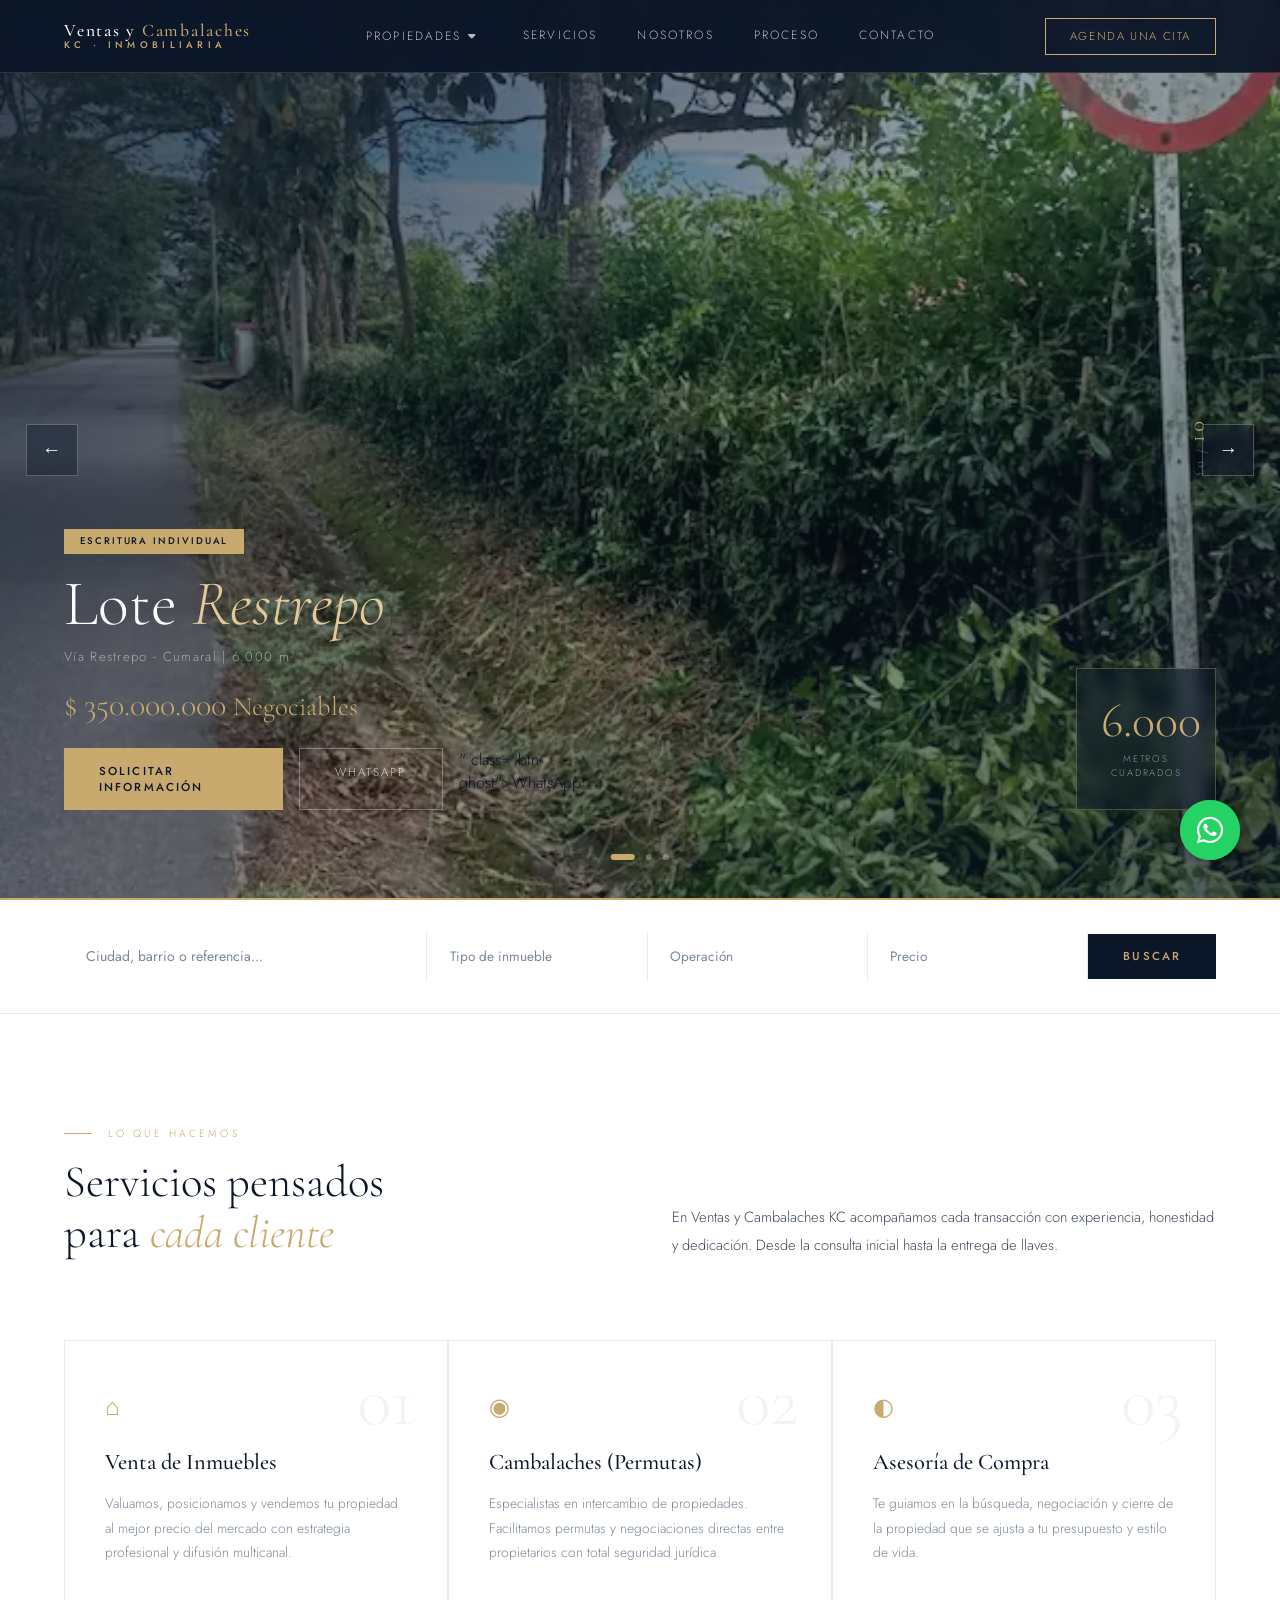
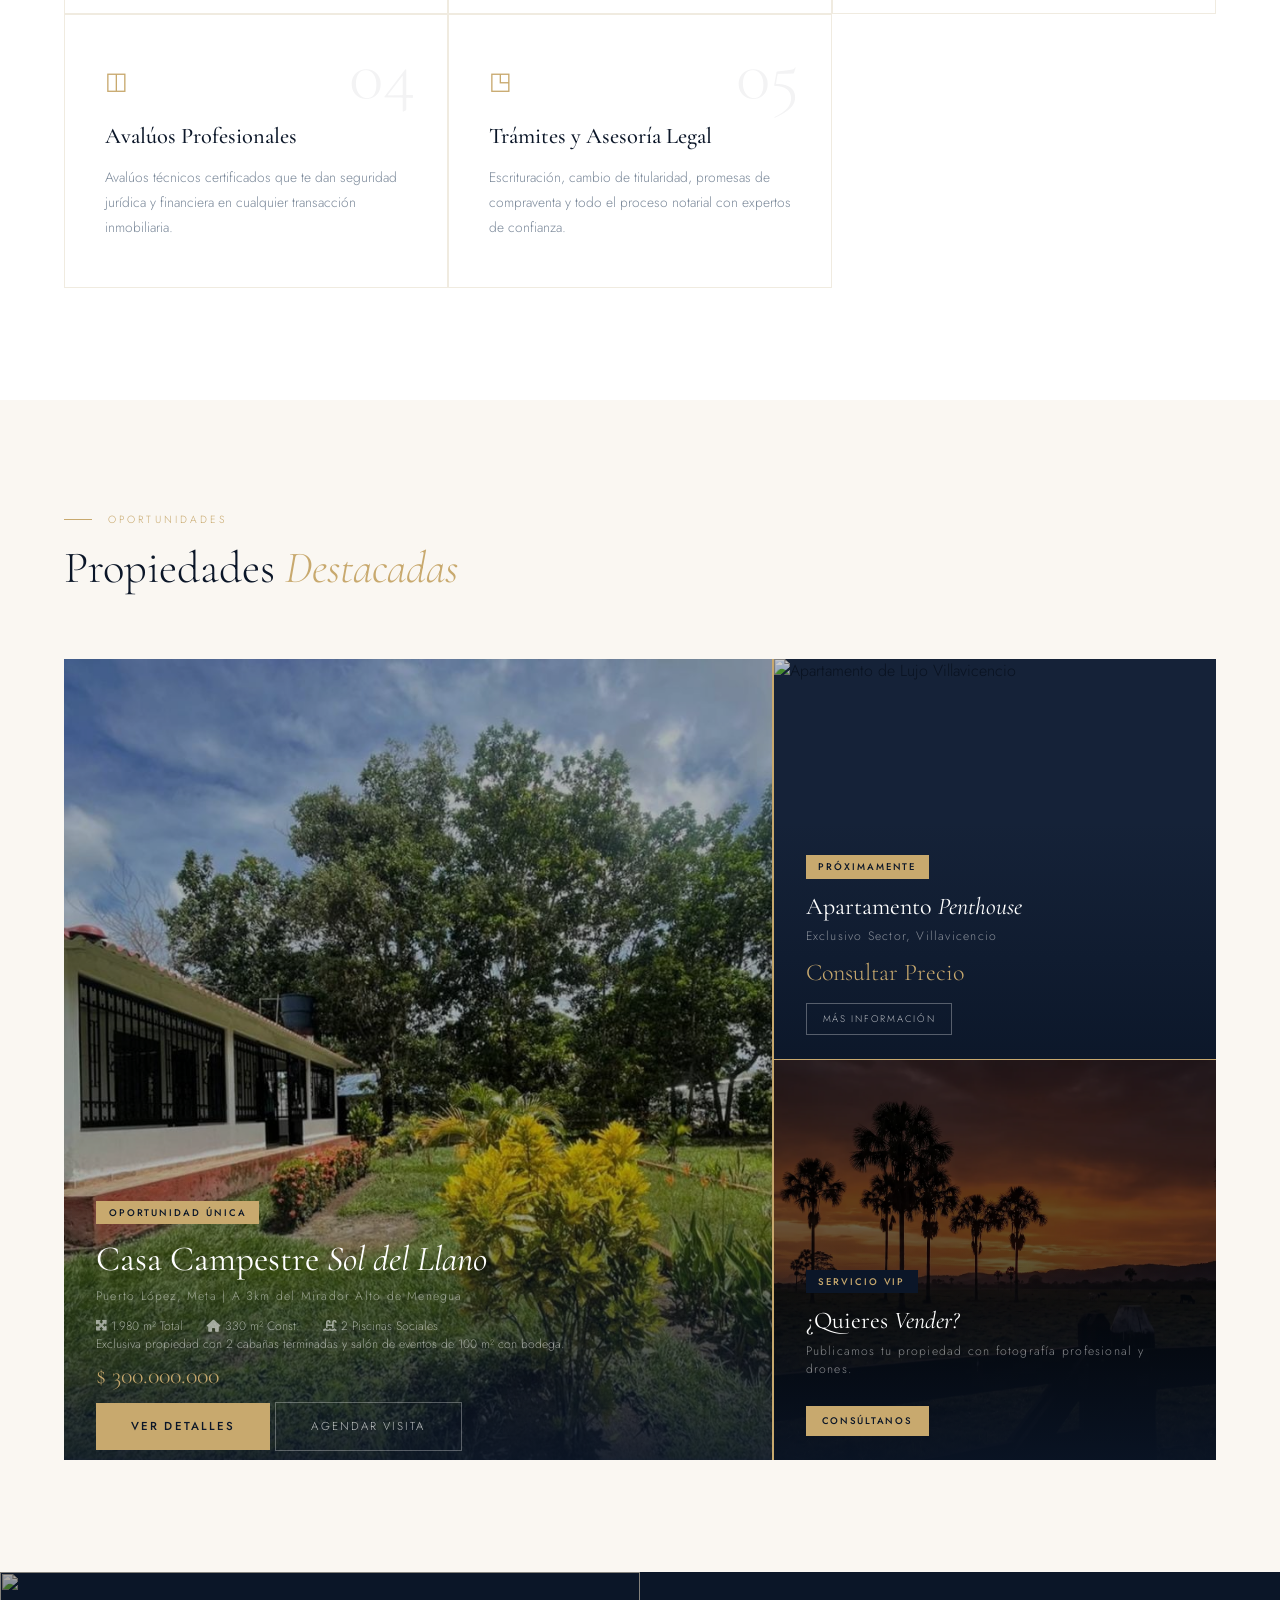
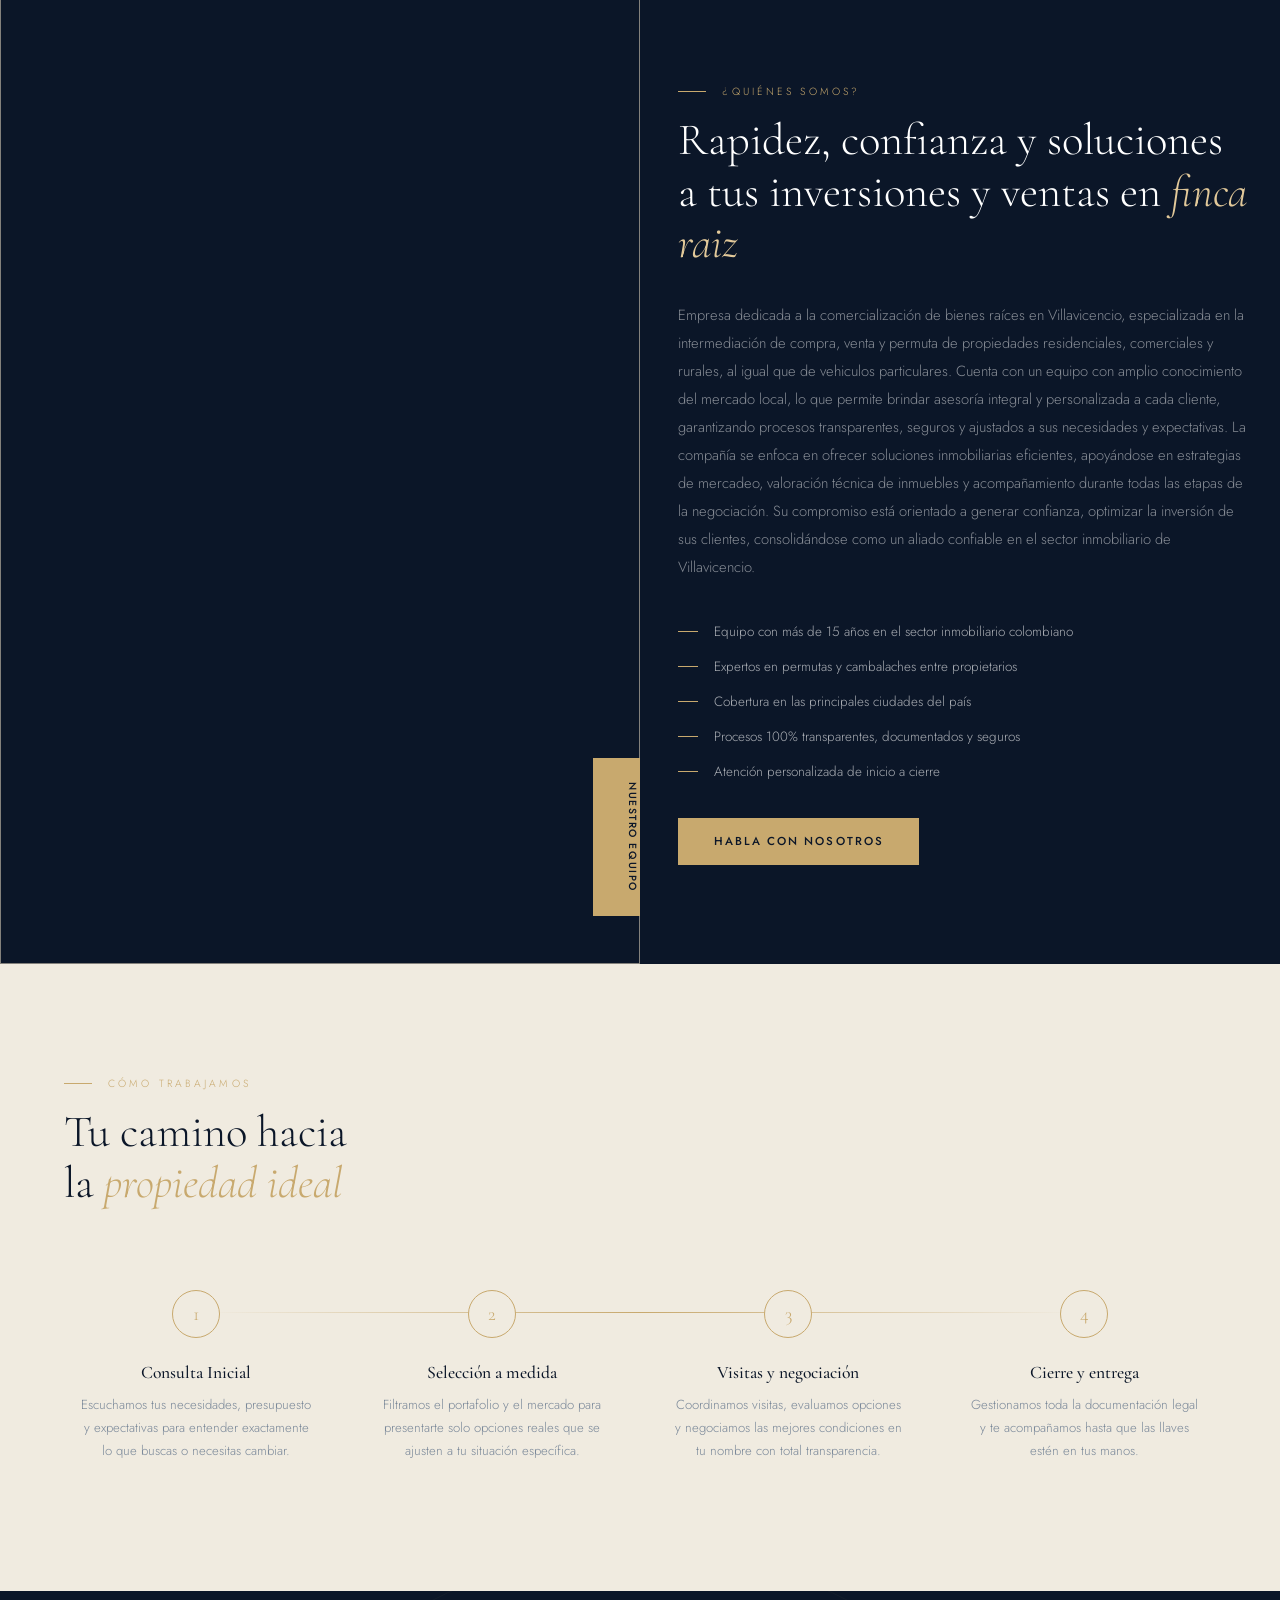
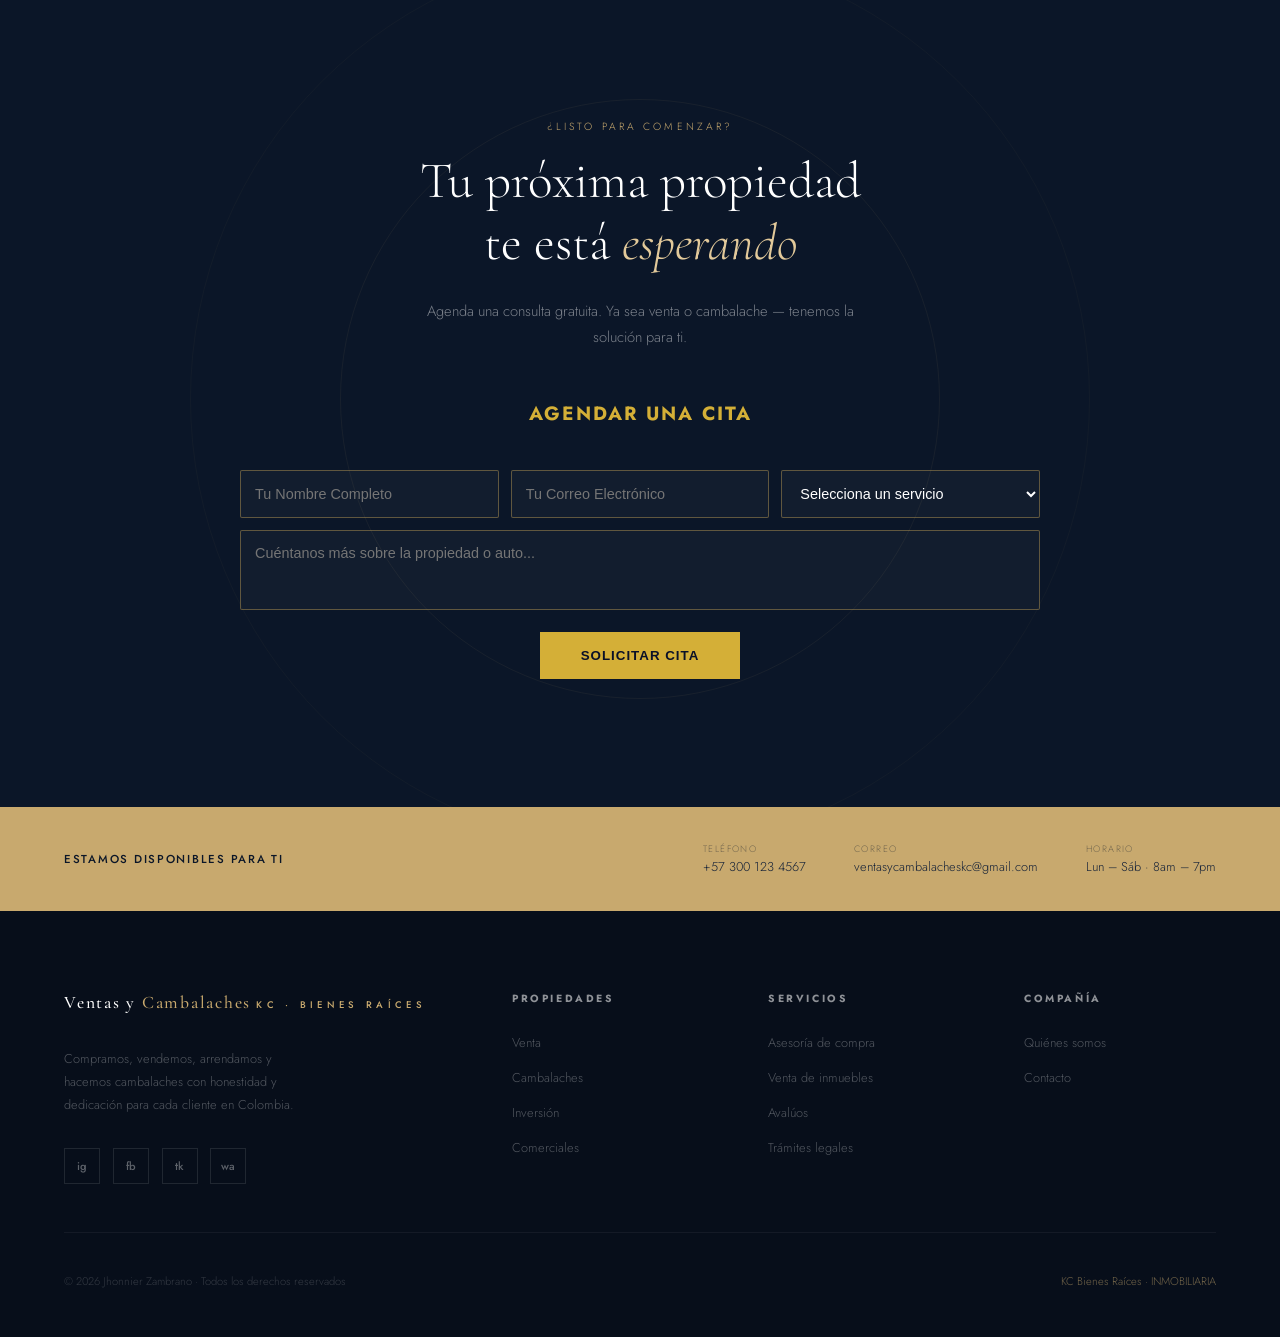
==== commit bb44c490: "feat: agrega botón flotante de WhatsApp y CDN de FontAwesome" ====
--- a/index.html
+++ b/index.html
@@ -20,6 +20,7 @@
 <link rel="icon" type="image/svg+xml" href="img/Logo.svg">
 <link href="https://fonts.googleapis.com/css2?family=Cormorant+Garamond:ital,wght@0,300;0,400;0,500;0,600;1,300;1,400&family=Jost:wght@300;400;500&display=swap" rel="stylesheet">
 <link rel="stylesheet" href="css/styles.css">
+<link rel="stylesheet" href="https://cdnjs.cloudflare.com/ajax/libs/font-awesome/6.0.0/css/all.min.css">
 </head>
 <body>
 <!-- NAV -->
@@ -362,6 +363,9 @@
   </div>
 </footer>
 </div>
+<a href="https://wa.me/573138341671?text=Hola%20KC%20Bienes%20Raíces,%20estoy%20navegando%20en%20la%20web%20y%20me%20gustaría%20recibir%20asesoría%20sobre%20una%20propiedad." class="whatsapp-float" target="_blank">
+    <i class="fab fa-whatsapp"></i>
+</a>
 </body>
 <script src="js/main.js"></script>
 <script type="text/javascript" src="https://cdn.jsdelivr.net/npm/@emailjs/browser@3/dist/email.min.js"></script>
--- a/css/styles.css
+++ b/css/styles.css
@@ -768,4 +768,49 @@
 .modal-btn:hover {
   background: #d4af37;
   color: #1a2a40;
+}
+
+/* Botón Flotante de WhatsApp */
+.whatsapp-float {
+    position: fixed;
+    width: 60px;
+    height: 60px;
+    bottom: 40px;
+    right: 40px;
+    background-color: #25d366;
+    color: #FFF;
+    border-radius: 50px;
+    text-align: center;
+    font-size: 30px;
+    box-shadow: 0px 4px 10px rgba(0,0,0,0.3);
+    z-index: 1000;
+    display: flex;
+    align-items: center;
+    justify-content: center;
+    transition: all 0.3s ease;
+    text-decoration: none;
+}
+
+.whatsapp-float:hover {
+    transform: scale(1.1);
+    background-color: #128C7E;
+    color: #FFF;
+}
+
+/* Animación de pulso opcional */
+.whatsapp-float::before {
+    content: "";
+    position: absolute;
+    width: 100%;
+    height: 100%;
+    border-radius: 50%;
+    background-color: #25d366;
+    opacity: 0.7;
+    animation: pulse-whatsapp 2s infinite;
+    z-index: -1;
+}
+
+@keyframes pulse-whatsapp {
+    0% { transform: scale(1); opacity: 0.7; }
+    100% { transform: scale(1.6); opacity: 0; }
 }
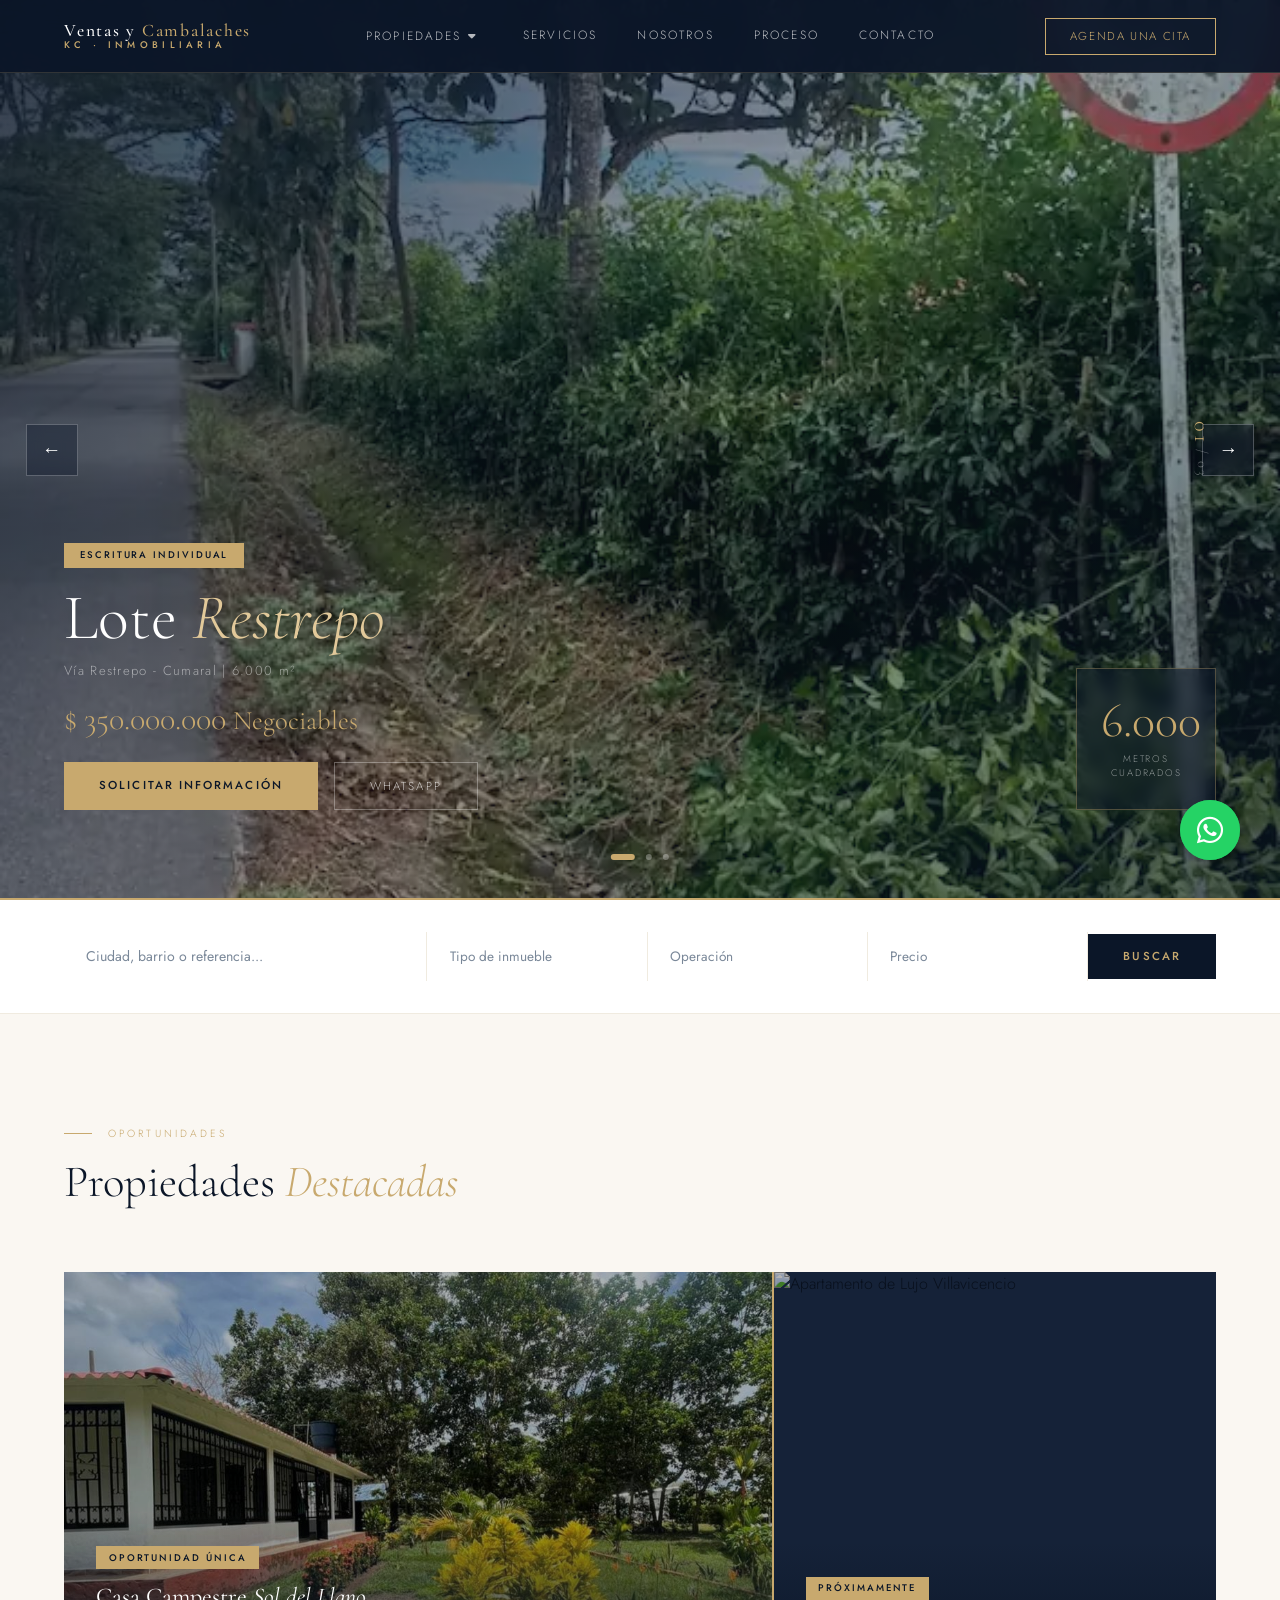
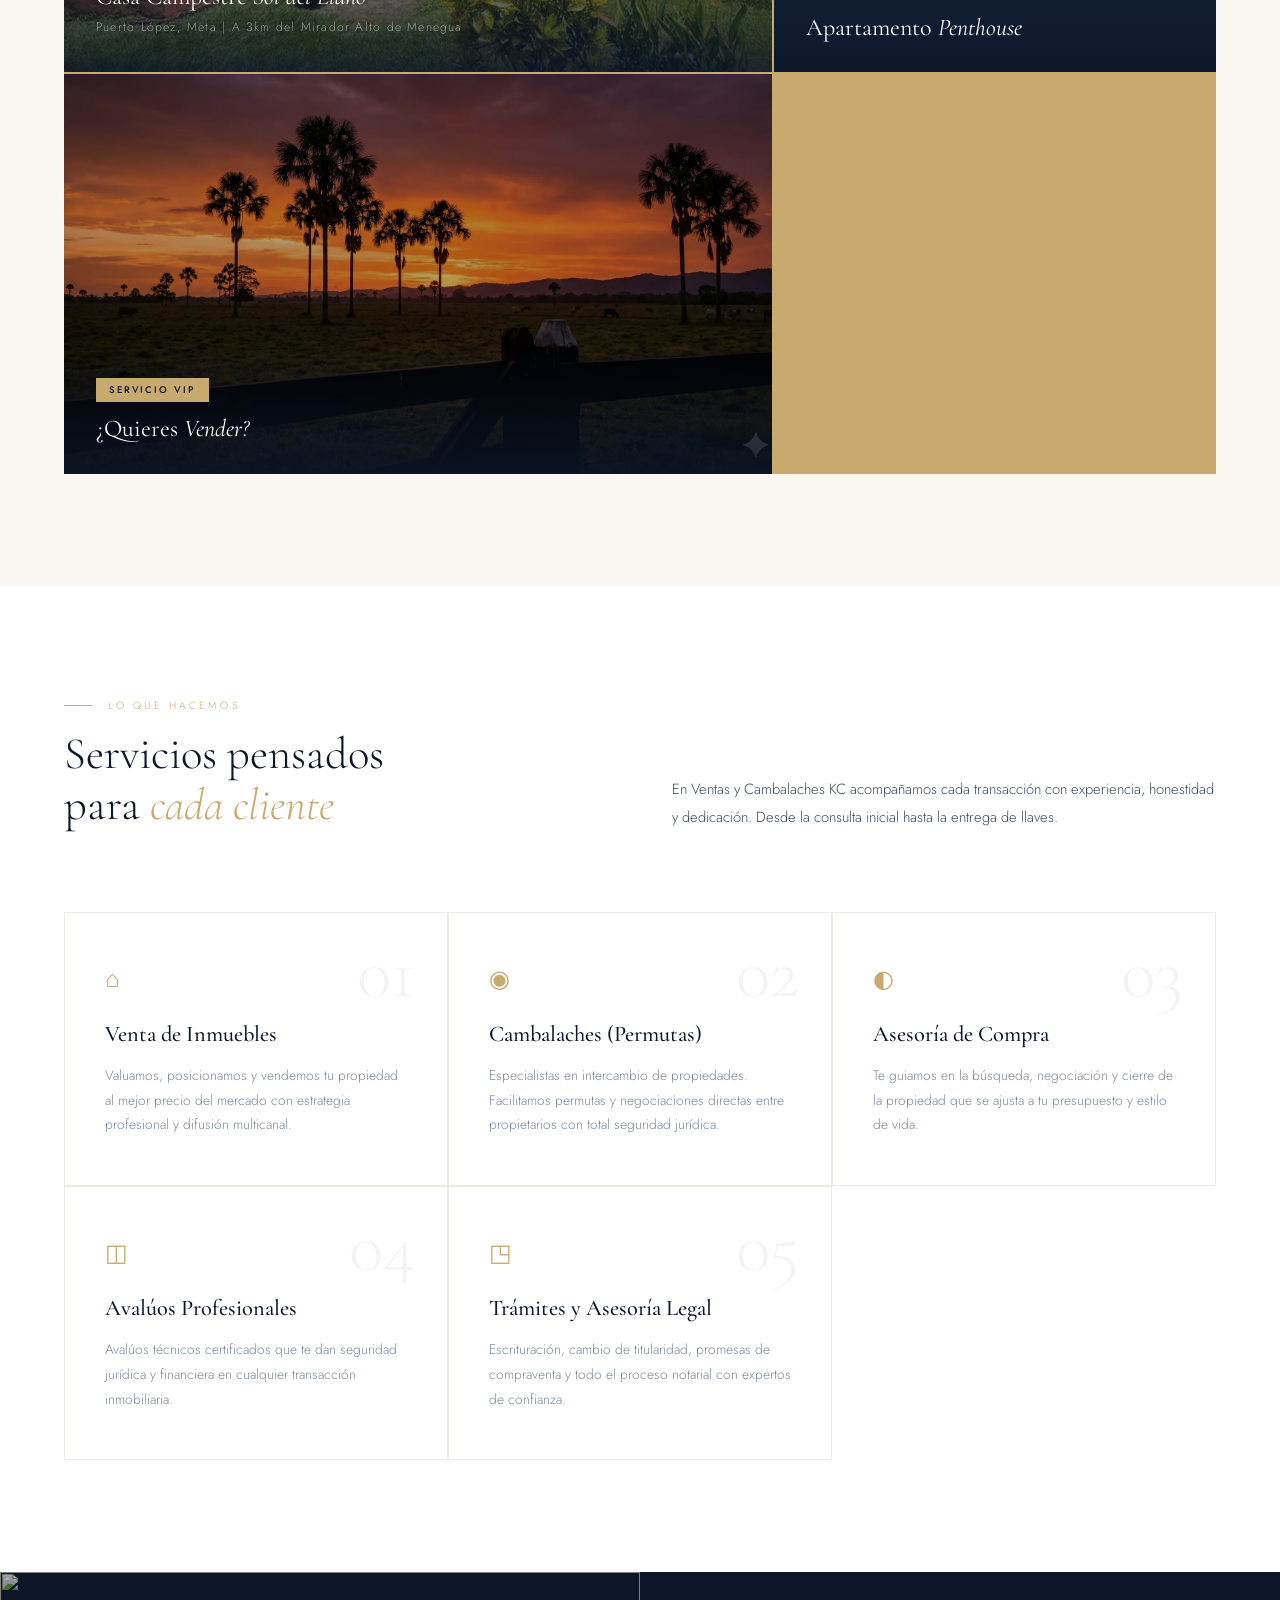
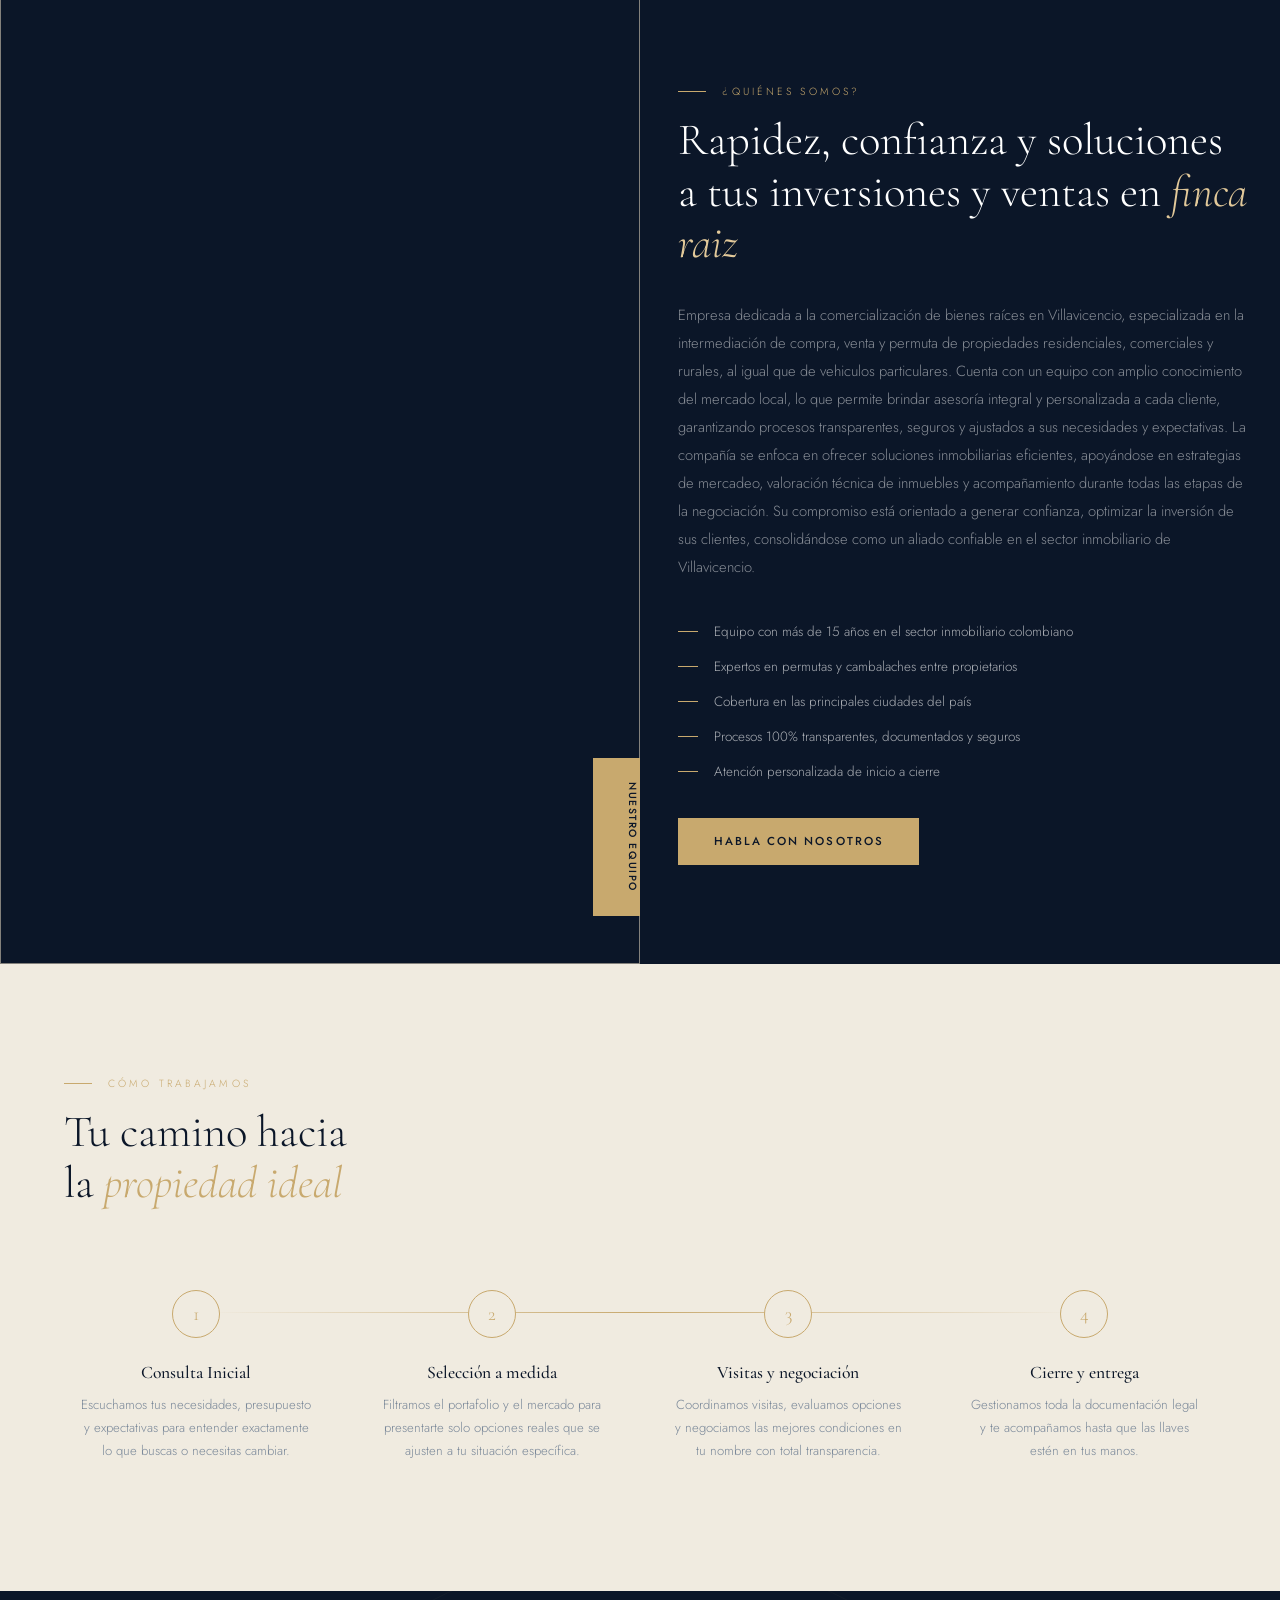
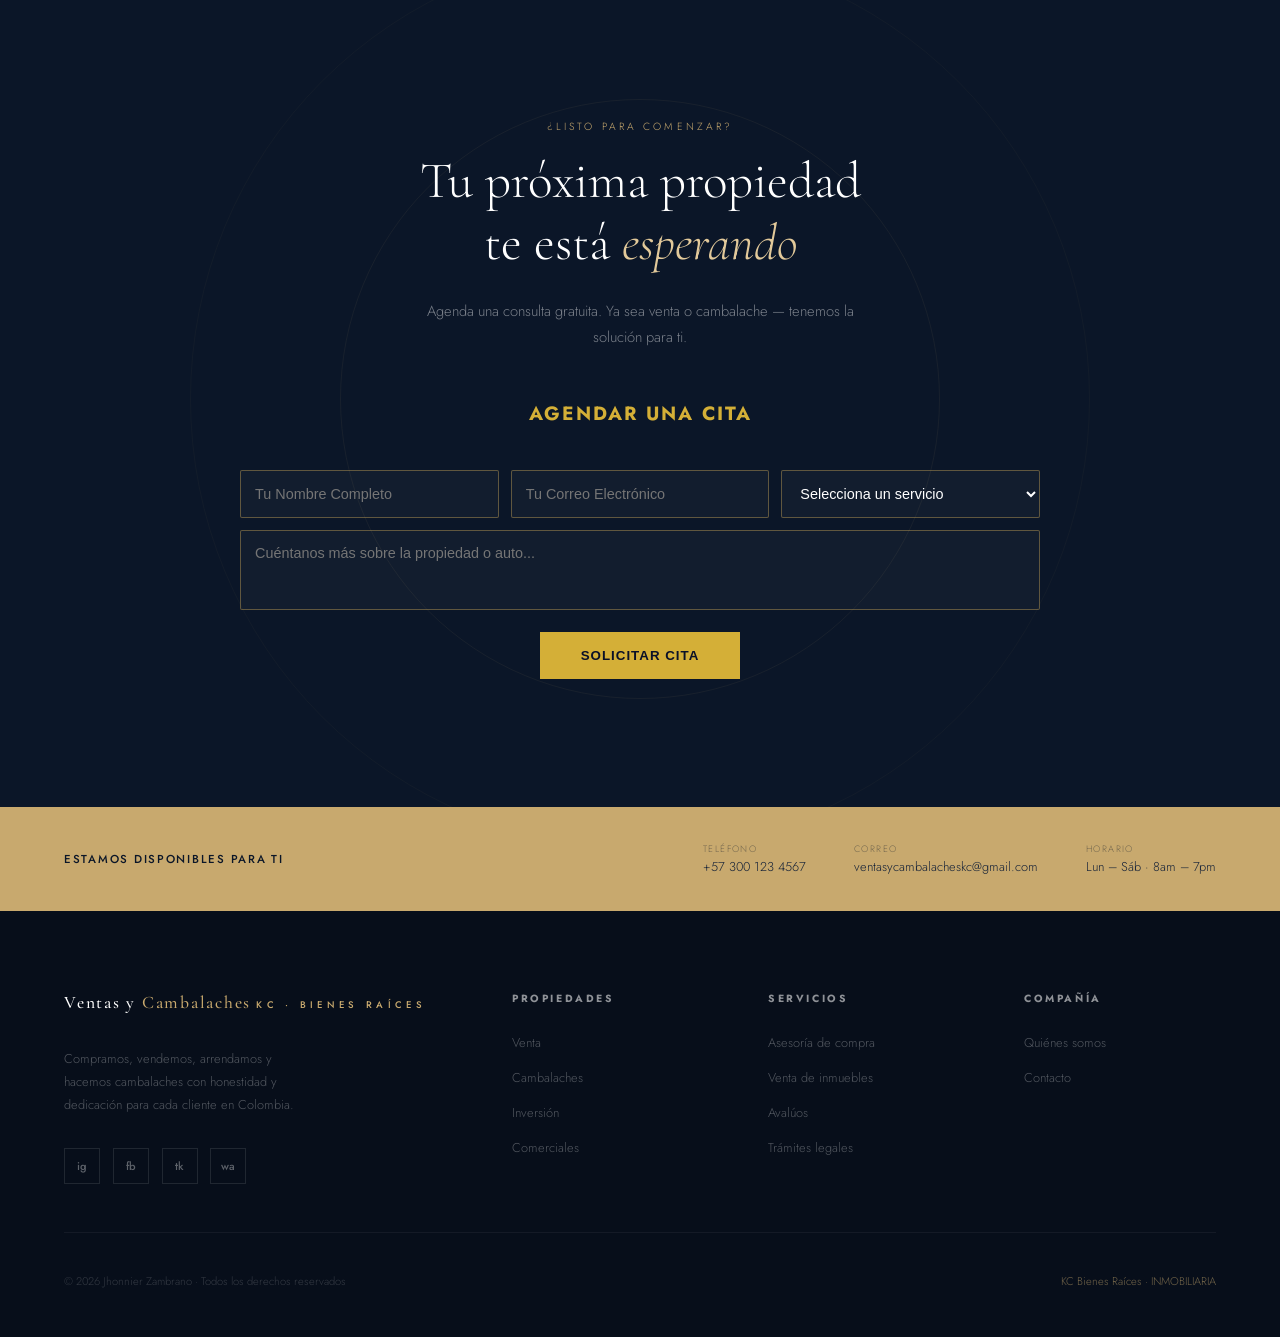
==== commit 13defc43: "feat: Se agrega buscador interactivo" ====
--- a/index.html
+++ b/index.html
@@ -69,7 +69,7 @@
                     <div class="slide-price">$ 350.000.000 <small>Negociables</small></div>
                     <div class="slide-actions">
                         <a href="#contacto" class="btn-primary">Solicitar Información</a>
-                        <a href="<a href="https://wa.me/573138341671?text=Hola%20KC%20Inmobiliaria,%20me%20interesa%20el%20Lote%20Restrepo%20de%20350M.%20¿Me%20podrían%20dar%20más%20información?" class="btn-ghost">WhatsApp</a>  " class="btn-ghost">WhatsApp</a>
+                        <a href="https://wa.me/573138341671?text=Hola%20KC%20Inmobiliaria,%20me%20interesa%20el%20Lote%20Restrepo%20de%20350M.%20¿Me%20podrían%20dar%20más%20información?" class="btn-ghost">WhatsApp</a>
                     </div>
                 </div>
 
@@ -89,7 +89,7 @@
                     <h1 class="slide-name">Ubicación <em>Privilegiada</em></h1>
                     <div class="slide-location">Sector de Alta Valorización | Predial Pago</div>
                     <div class="slide-actions">
-                        <a href="<a href="https://wa.me/573138341671?text=Hola,%20vi%20el%20Lote%20en%20Restrepo%20en%20la%20web%20y%20me%20interesaría%20conocerlo." class="btn-primary" style="padding: 0.5rem 1rem; font-size: 0.6rem; margin-top: 1rem; display: inline-block;">Escribenos</a>" class="btn-primary">Ver Ubicación</a>
+                        <a href="https://wa.me/573138341671?text=Hola,%20vi%20el%20Lote%20en%20Restrepo%20en%20la%20web%20y%20me%20interesaría%20conocerlo." class="btn-primary">Ver Ubicación</a>
                     </div>
                 </div>
 
@@ -109,7 +109,7 @@
                     <h1 class="slide-name">6.000 <em>Metros²</em></h1>
                     <div class="slide-location">Ideal para Casa Campestre o Inversión</div>
                     <div class="slide-actions">
-                        <a href="<a href="https://wa.me/573138341671?text=Hola,%20vi%20el%20Lote%20en%20Restrepo%20en%20la%20web%20y%20me%20interesaría%20conocerlo." class="btn-primary" style="padding: 0.5rem 1rem; font-size: 0.6rem; margin-top: 1rem; display: inline-block;">Escribenos</a>" class="btn-primary">Contactar Ahora</a>
+                        <a href="https://wa.me/573138341671?text=Hola,%20vi%20el%20Lote%20en%20Restrepo%20en%20la%20web%20y%20me%20interesaría%20conocerlo." class="btn-primary">Contactar Ahora</a>
                     </div>
                 </div>
 
@@ -135,14 +135,32 @@
     <div class="carousel-progress" id="progress"></div>
 </div>
 
-<!-- SEARCH BAR -->
-<div class="search-bar">
-  <input class="search-field" type="text" placeholder="Ciudad, barrio o referencia...">
-  <select class="search-select"><option>Tipo de inmueble</option><option>Casa</option><option>Apartamento</option><option>Local</option><option>Oficina</option><option>Lote</option></select>
-  <select class="search-select"><option>Operación</option><option>En Venta</option><option>Cambalache</option></select>
-  <select class="search-select"><option>Precio</option><option>Hasta $200M</option><option>$200M–$500M</option><option>$500M–$1.000M</option><option>Más de $1.000M</option></select>
-  <button class="search-btn">Buscar</button>
-</div>
+  <!-- Barra de busqueda -->
+  <div class="search-bar">
+    <input id="search-text" class="search-field" type="text" placeholder="Ciudad, barrio o referencia...">
+    
+    <select id="search-tipo" class="search-select">
+      <option value="todos">Tipo de inmueble</option>
+      <option value="casa">Casa</option>
+      <option value="apartamento">Apartamento</option>
+      <option value="lote">Lote</option>
+    </select>
+
+    <select id="search-operacion" class="search-select">
+      <option value="todos">Operación</option>
+      <option value="venta">En Venta</option>
+      <option value="cambalache">Cambalache</option>
+    </select>
+
+    <select id="search-precio" class="search-select">
+      <option value="todos">Precio</option>
+      <option value="200">Hasta $200M</option>
+      <option value="500">$200M–$500M</option>
+      <option value="1000">Más de $500M</option>
+    </select>
+
+    <button class="search-btn" onclick="ejecutarBusqueda()">Buscar</button>
+  </div>
 
 <!-- STATS -->
 <!-- <div class="stats-bar">
@@ -152,6 +170,40 @@
   <div class="stat-item"><div class="stat-num">$2.4B</div><div class="stat-label">En transacciones 2024</div></div>
 </div> -->
 
+<section class="properties" id="propiedades">
+    <div class="properties-header">
+        <div>
+            <span class="section-label">Oportunidades</span>
+            <h2 class="section-title">Propiedades <em>Destacadas</em></h2>
+        </div>
+    </div>
+
+<div class="properties-grid">
+    <div class="prop-card casa venta"> <img src="img/propiedades/Propiedad 2_1.jpeg" alt="Casa Campestre Sol del Llano Puerto López" class="prop-card-img">
+        <div class="prop-info">
+            <span class="prop-tag">Oportunidad Única</span>
+            <h3 class="prop-name">Casa Campestre <em>Sol del Llano</em></h3>
+            <p class="prop-location">Puerto López, Meta | A 3km del Mirador Alto de Menegua</p>
+            </div>
+    </div>
+
+    <div class="prop-card apartamento venta"> <img src="https://images.unsplash.com/photo-1512917774080-9991f1c4c750?w=800&q=80" alt="Apartamento de Lujo Villavicencio" class="prop-card-img">
+        <div class="prop-info">
+            <span class="prop-tag">Próximamente</span>
+            <h3 class="prop-name">Apartamento <em>Penthouse</em></h3>
+            </div>
+    </div>
+
+    <div class="prop-card lote venta"> <img src="img/propiedades/lote_venta.webp" alt="Vende con nosotros" class="prop-card-img">
+        <div class="prop-info">
+            <span class="prop-tag">Servicio VIP</span>
+            <h3 class="prop-name">¿Quieres <em>Vender?</em></h3>
+            </div>
+    </div>
+</div>
+</section>
+
+
 <!-- SERVICES -->
 <section class="services" id="servicios">
   <div class="services-header">
@@ -192,61 +244,7 @@
   </div>
 </section>-->
 
-<section class="properties" id="propiedades">
-    <div class="properties-header">
-        <div>
-            <span class="section-label">Oportunidades</span>
-            <h2 class="section-title">Propiedades <em>Destacadas</em></h2>
-        </div>
-    </div>
-
-<div class="properties-grid">
-    <div class="prop-card prop-main">
-        <img src="img/propiedades/Propiedad 2_1.jpeg" alt="Casa Campestre Sol del Llano Puerto López" class="prop-card-img">
-        <div class="prop-info">
-            <span class="prop-tag">Oportunidad Única</span>
-            <h3 class="prop-name">Casa Campestre <em>Sol del Llano</em></h3>
-            <p class="prop-location">Puerto López, Meta | A 3km del Mirador Alto de Menegua</p>
-            
-            <div class="prop-details">
-                <span><i class="fas fa-expand-arrows-alt"></i> 1.980 m² Total</span>
-                <span><i class="fas fa-home"></i> 330 m² Const.</span>
-                <span><i class="fas fa-swimming-pool"></i> 2 Piscinas Sociales</span>
-            </div>
-
-            <p class="prop-details">Exclusiva propiedad con 2 cabañas terminadas y salón de eventos de 100 m² con bodega.</p>
-            <div class="prop-price">$ 300.000.000</div><br> 
-            <div class="prop-actions">
-                <a href="https://wa.me/573138341671?text=Hola%20KC%20Bienes%20Raíces,%20me%20interesa%20la%20Casa%20Campestre%20en%20Puerto%20López%20(Sol%20del%20Llano)%20por%20300M." target="_blank" class="btn-primary">Ver Detalles</a>
-                <a href="#contacto" class="btn-ghost">Agendar Visita</a>
-            </div>
-        </div>
-    </div>
-
-    <div class="prop-card">
-        <img src="https://images.unsplash.com/photo-1512917774080-9991f1c4c750?w=800&q=80" alt="Apartamento de Lujo Villavicencio" class="prop-card-img" style="filter: brightness(0.8);">
-        <div class="prop-info">
-            <span class="prop-tag">Próximamente</span>
-            <h3 class="prop-name">Apartamento <em>Penthouse</em></h3>
-            <p class="prop-location">Exclusivo Sector, Villavicencio</p>
-            <div class="prop-price">Consultar Precio</div>
-            <a href="#contacto" class="btn-ghost" style="padding: 0.5rem 1rem; font-size: 0.6rem; margin-top: 1rem; display: inline-block;">Más información</a>
-        </div>
-    </div>
-
-    <div class="prop-card">
-        <img src="img/propiedades/lote_venta.webp" alt="Vende con nosotros" class="prop-card-img" style="filter: brightness(0.4) sepia(0.2);">
-        <div class="prop-info">
-            <span class="prop-tag" style="background: var(--navy); color: var(--gold);">Servicio VIP</span>
-            <h3 class="prop-name">¿Quieres <em>Vender?</em></h3>
-            <p class="prop-location">Publicamos tu propiedad con fotografía profesional y drones.</p>
-            <a href="#contacto" class="btn-primary" style="padding: 0.5rem 1rem; font-size: 0.6rem; margin-top: 1rem; display: inline-block;">Consúltanos</a>
-        </div>
-    </div>
-</div>
-</section>
-
-<!-- ABOUT -->
+<!-- Nosotros -->
 <section class="about" id="nosotros">
   <div class="about-image">
     <img src="https://images.unsplash.com/photo-1560250097-0b93528c311a?w=800&q=85" alt="">
@@ -269,7 +267,7 @@
   </div>
 </section>
 
-<!-- PROCESS -->
+<!-- Procesos, hacer una animacion para que se vea mas novedoso -->
 <section class="process" id="proceso">
   <div class="section-label">Cómo trabajamos</div>
   <h2 class="section-title">Tu camino hacia<br>la <em>propiedad ideal</em></h2>
@@ -281,7 +279,7 @@
   </div>
 </section>
 
-<!-- TESTIMONIALS -->
+<!-- Testimonios, agregarlo en un futuro que se conecte con las redes sociales-->
 <!--section class="testimonials">
   <div class="section-label">Testimonios</div>
   <h2 class="section-title">Lo que dicen<br>nuestros <em>clientes</em></h2>
@@ -327,7 +325,7 @@
     </div>
 </div>
 
-<!-- CONTACT STRIP -->
+<!-- Informacion de contacto -->
 <div class="contact-strip">
   <div class="contact-strip-text">Estamos disponibles para ti</div>
   <div class="contact-strip-info">
@@ -363,11 +361,12 @@
   </div>
 </footer>
 </div>
+<!-- boton de whatsapp-->
 <a href="https://wa.me/573138341671?text=Hola%20KC%20Bienes%20Raíces,%20estoy%20navegando%20en%20la%20web%20y%20me%20gustaría%20recibir%20asesoría%20sobre%20una%20propiedad." class="whatsapp-float" target="_blank">
     <i class="fab fa-whatsapp"></i>
 </a>
 </body>
 <script src="js/main.js"></script>
+<script src="js/contact.js"></script>
 <script type="text/javascript" src="https://cdn.jsdelivr.net/npm/@emailjs/browser@3/dist/email.min.js"></script>
-<script src="js/contact.js"></script>
 </html>
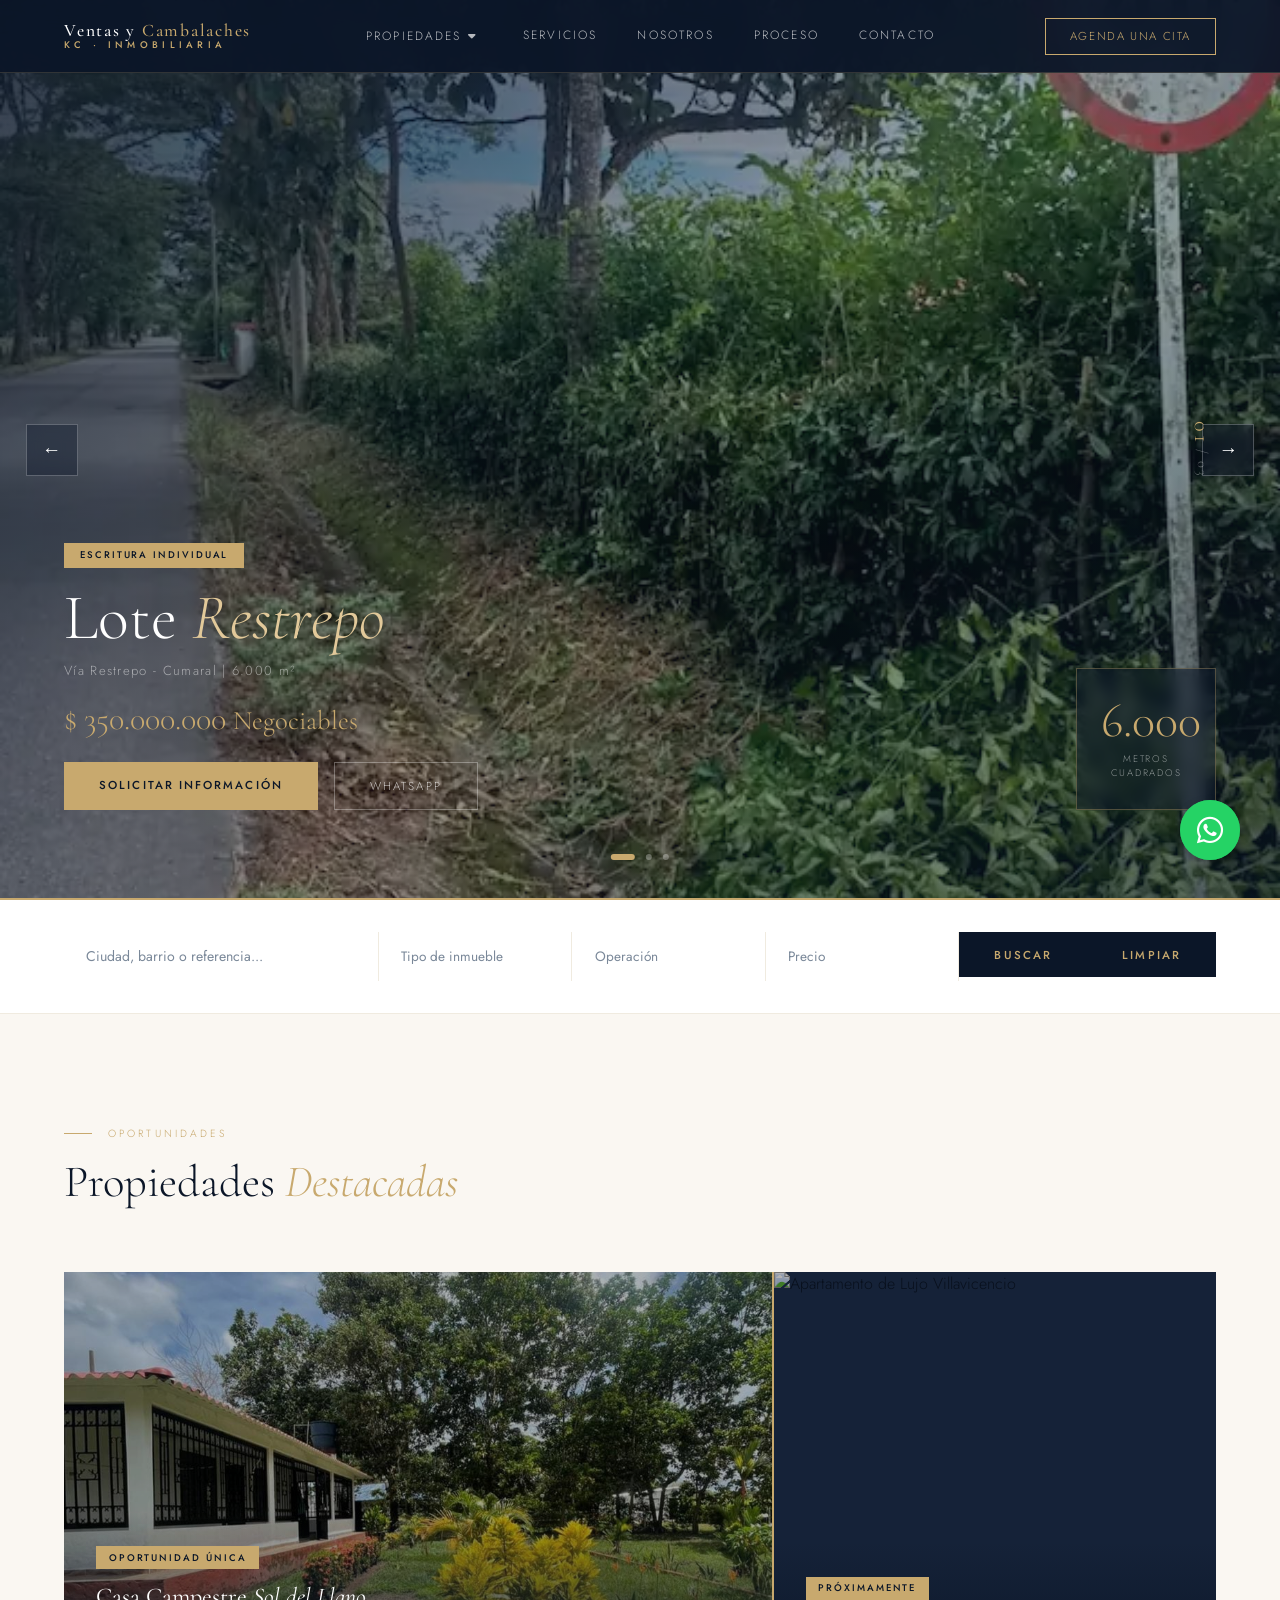
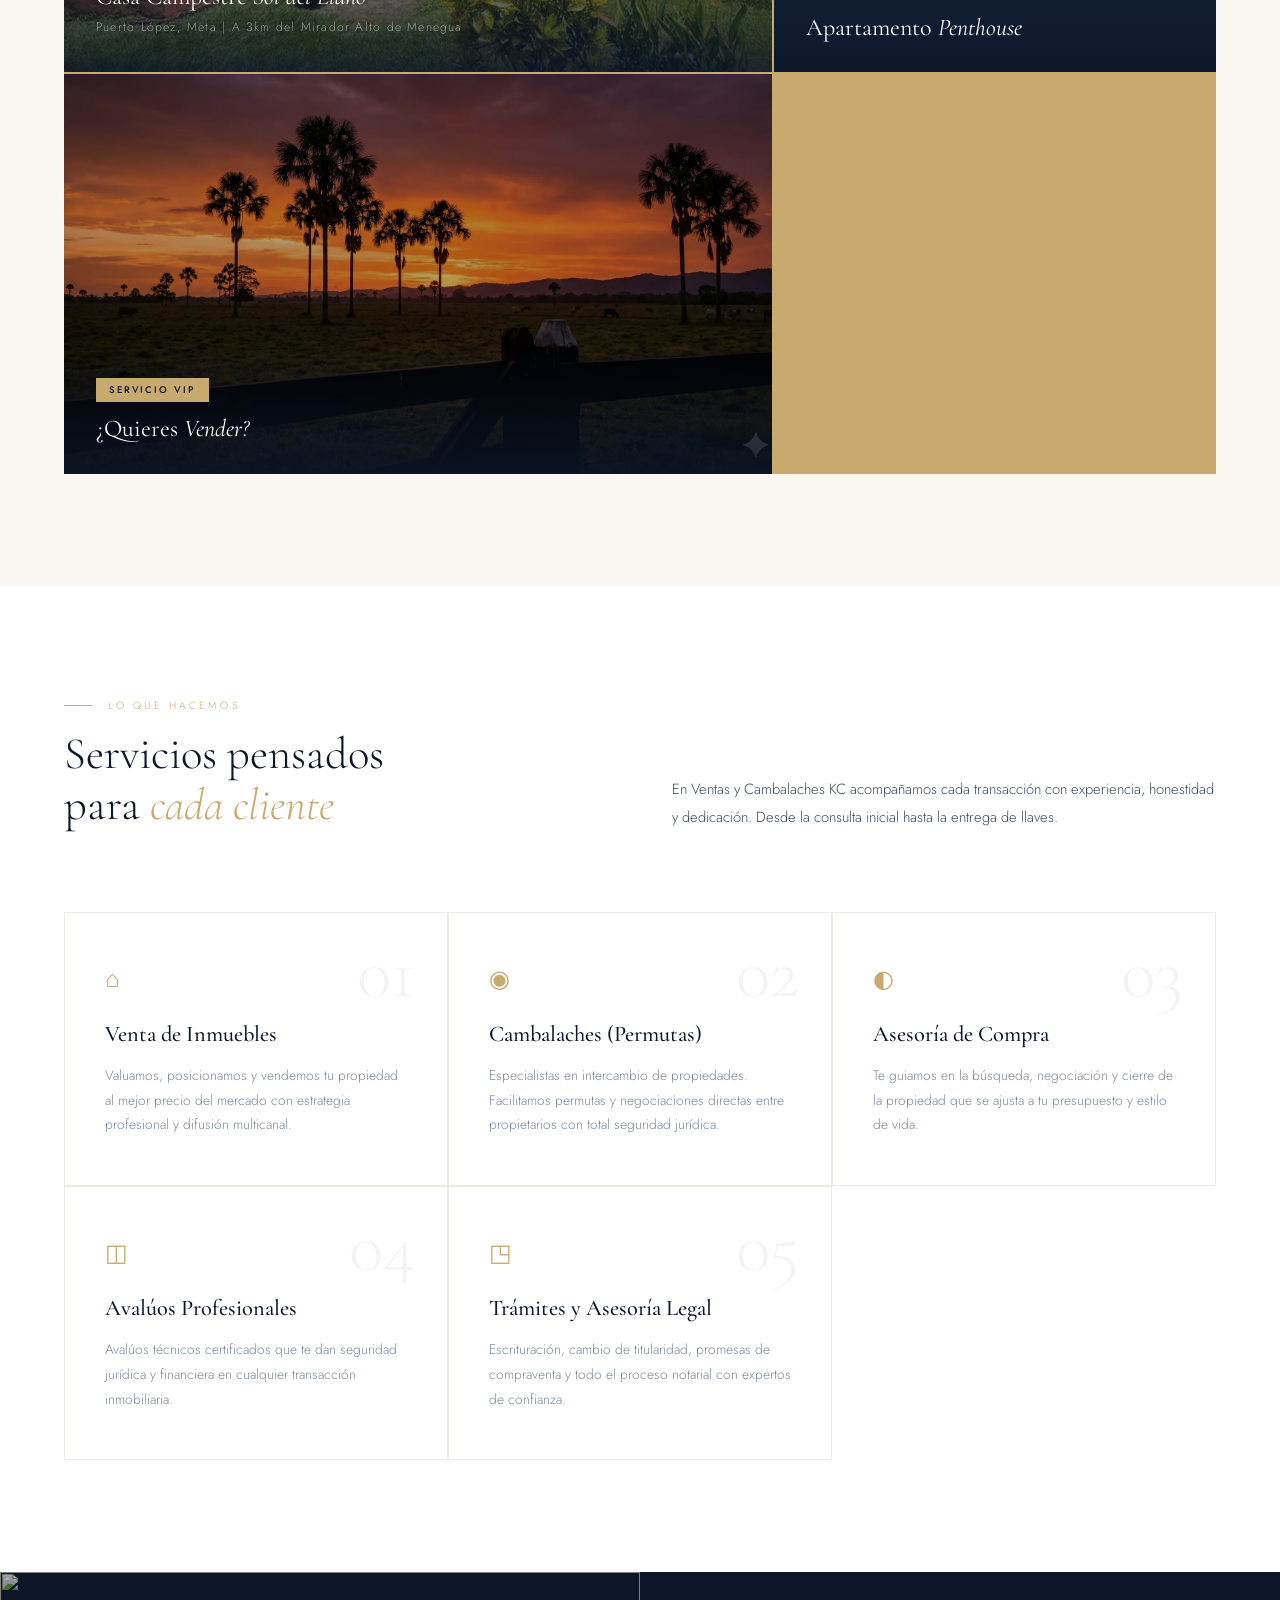
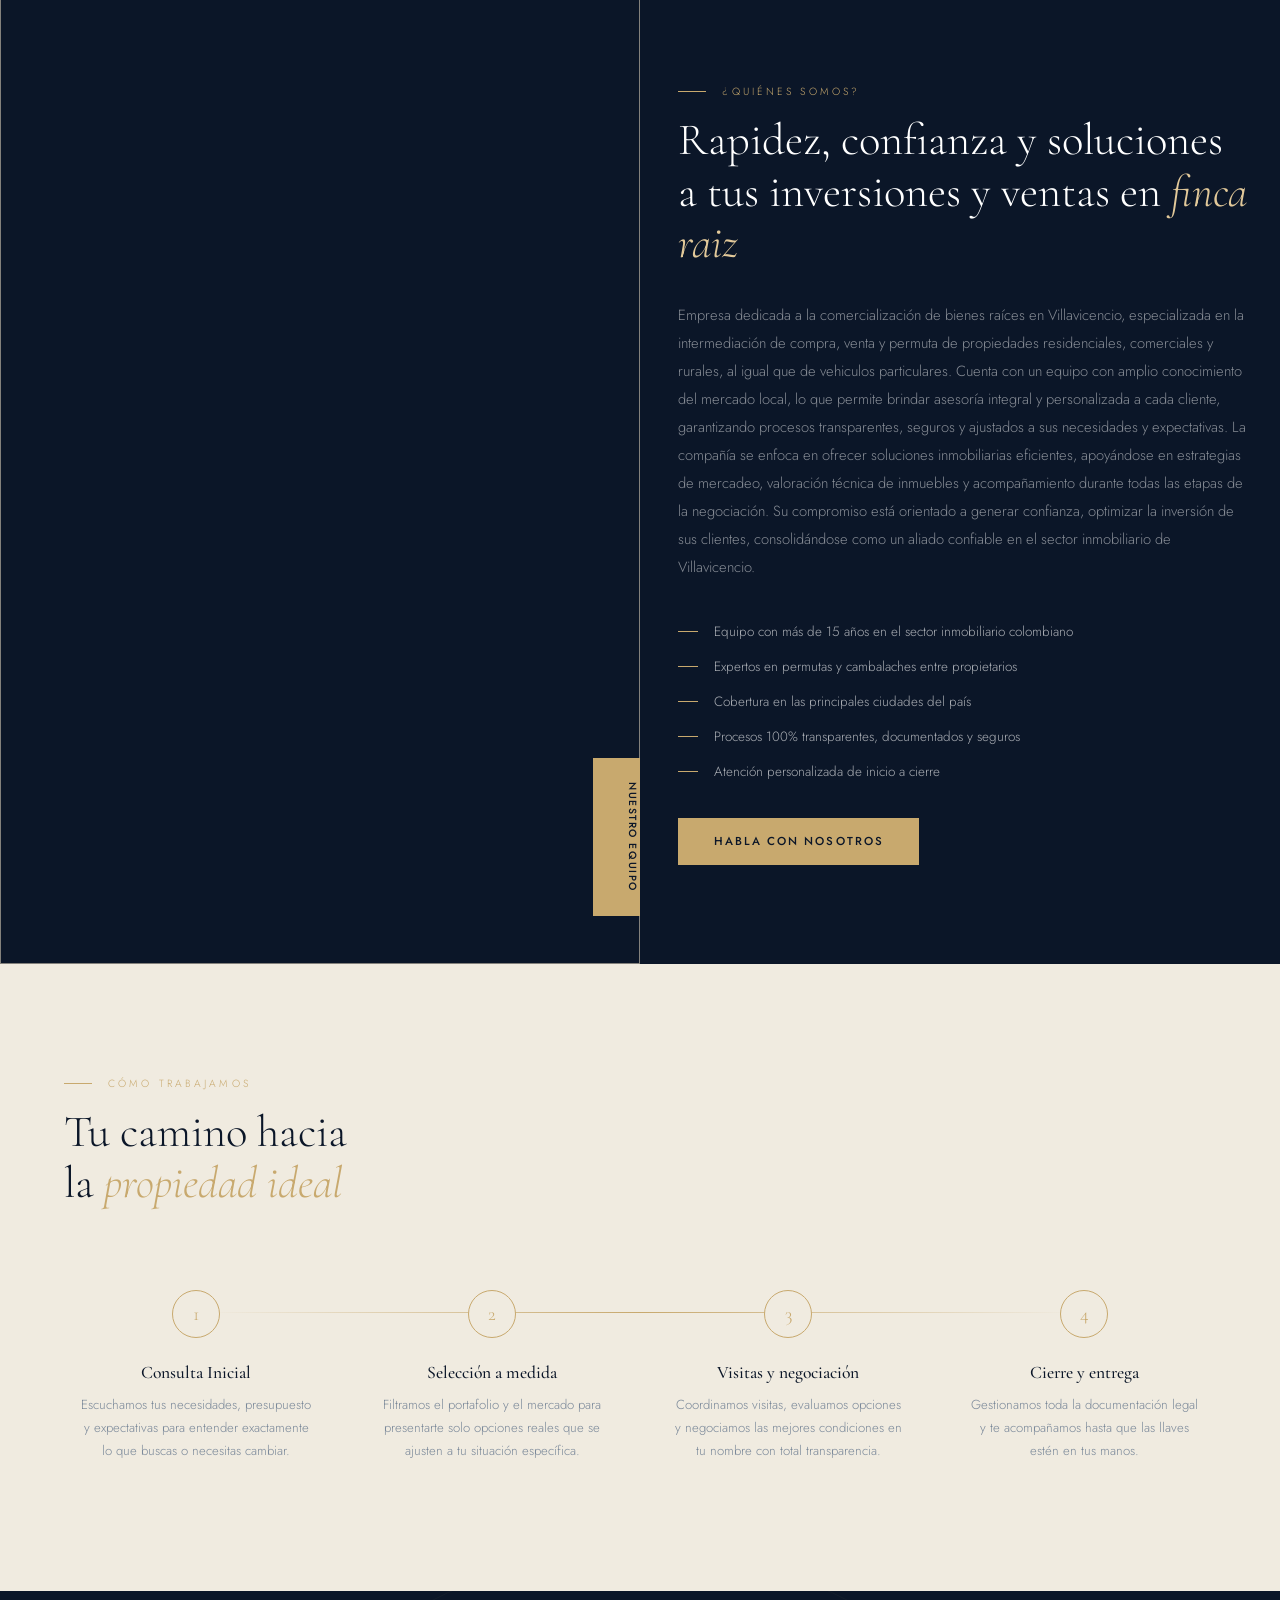
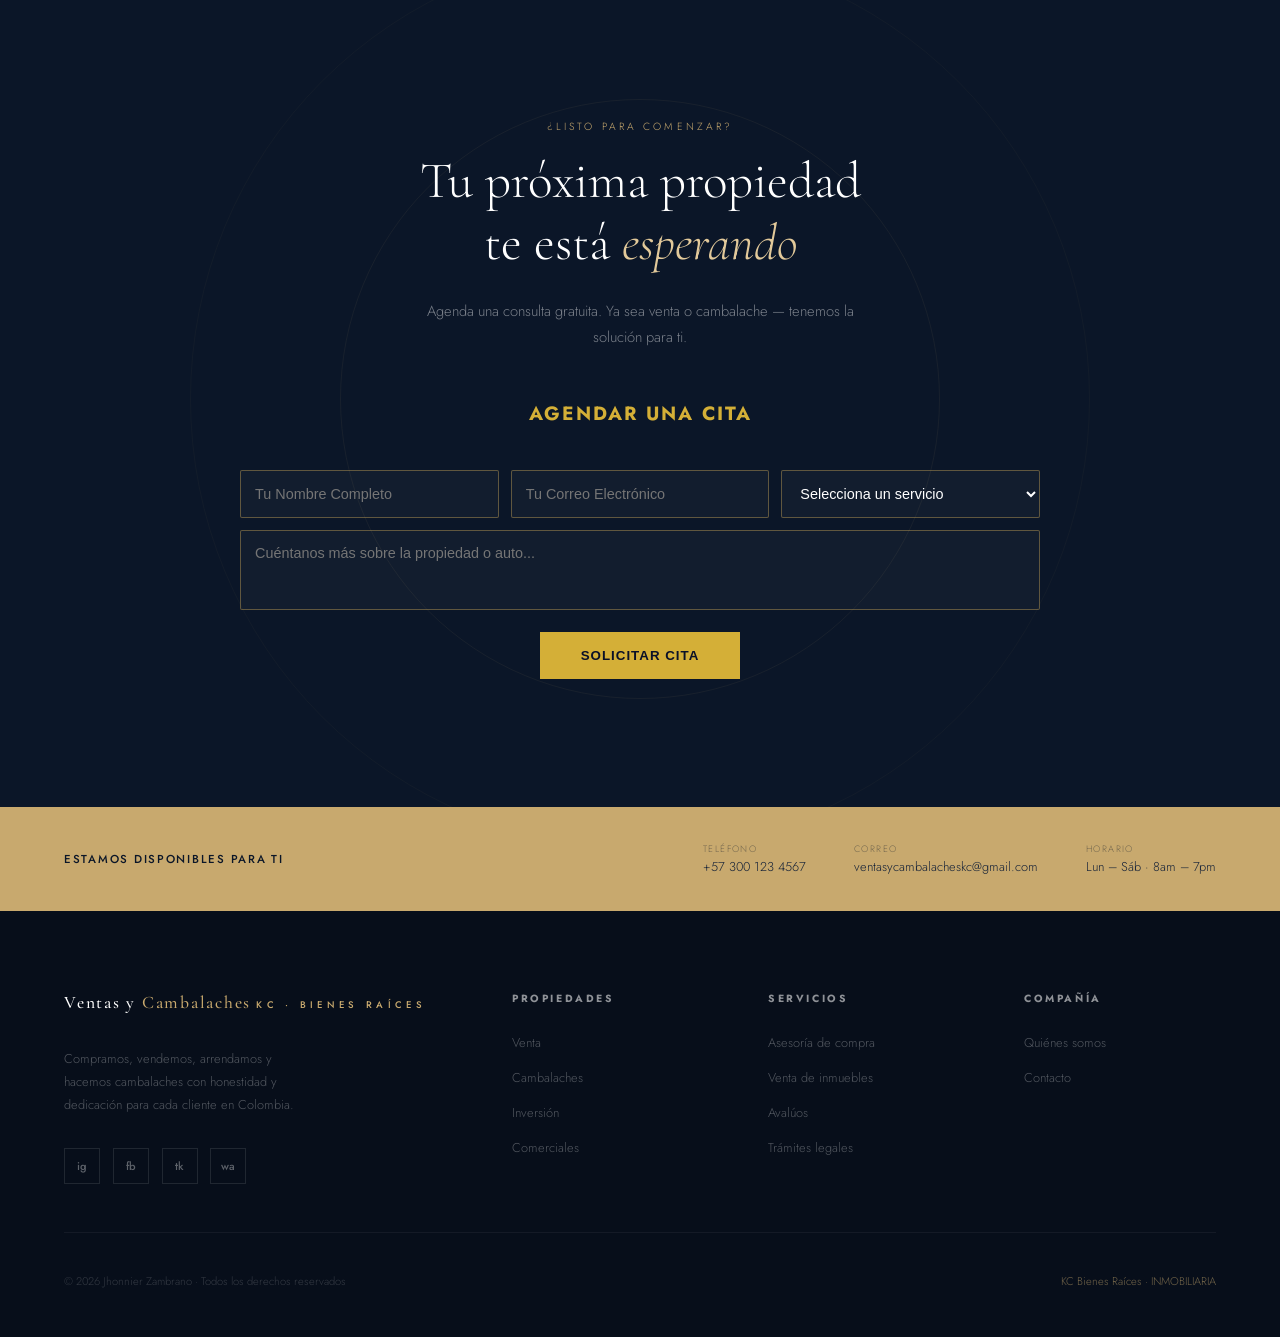
==== commit 2c088071: "feat: Se agrega buscador interactivo con boton para limpiar los filtros" ====
--- a/index.html
+++ b/index.html
@@ -138,7 +138,6 @@
   <!-- Barra de busqueda -->
   <div class="search-bar">
     <input id="search-text" class="search-field" type="text" placeholder="Ciudad, barrio o referencia...">
-    
     <select id="search-tipo" class="search-select">
       <option value="todos">Tipo de inmueble</option>
       <option value="casa">Casa</option>
@@ -160,6 +159,7 @@
     </select>
 
     <button class="search-btn" onclick="ejecutarBusqueda()">Buscar</button>
+    <button class="search-btn" onclick="limpiarFiltros()">Limpiar</button>
   </div>
 
 <!-- STATS -->
--- a/css/styles.css
+++ b/css/styles.css
@@ -813,4 +813,24 @@
 @keyframes pulse-whatsapp {
     0% { transform: scale(1); opacity: 0.7; }
     100% { transform: scale(1.6); opacity: 0; }
+}
+
+.search-btn {
+    margin-bottom: 0.2rem; /* Ajusta este valor a tu gusto para dar aire */
+}
+
+.clear-btn {
+    background-color: transparent;
+    color: #666;
+    border: 1px solid #ccc;
+    padding: 10px 20px;
+    border-radius: 8px;
+    cursor: pointer;
+    transition: all 0.3s ease;
+}
+
+.clear-btn:hover {
+    background-color: #f5f5f5;
+    color: var(--navy);
+    border-color: var(--navy);
 }
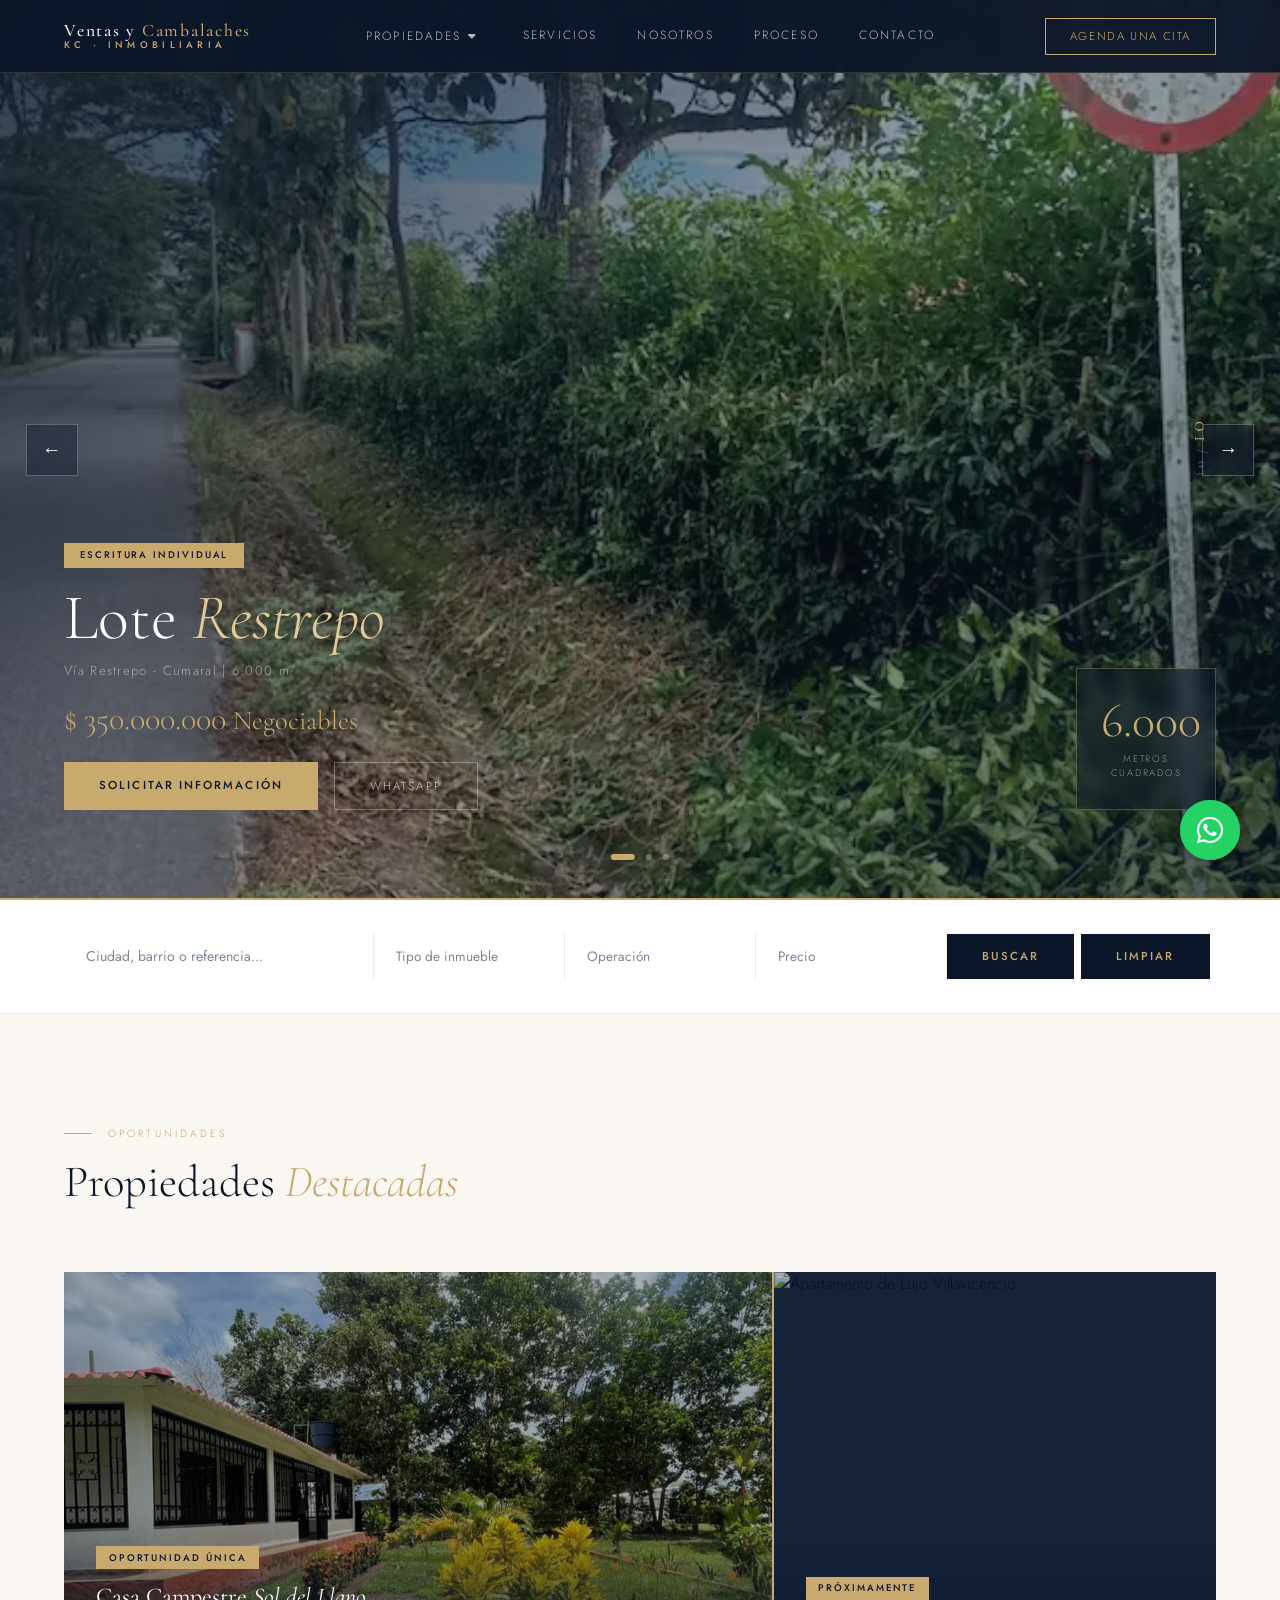
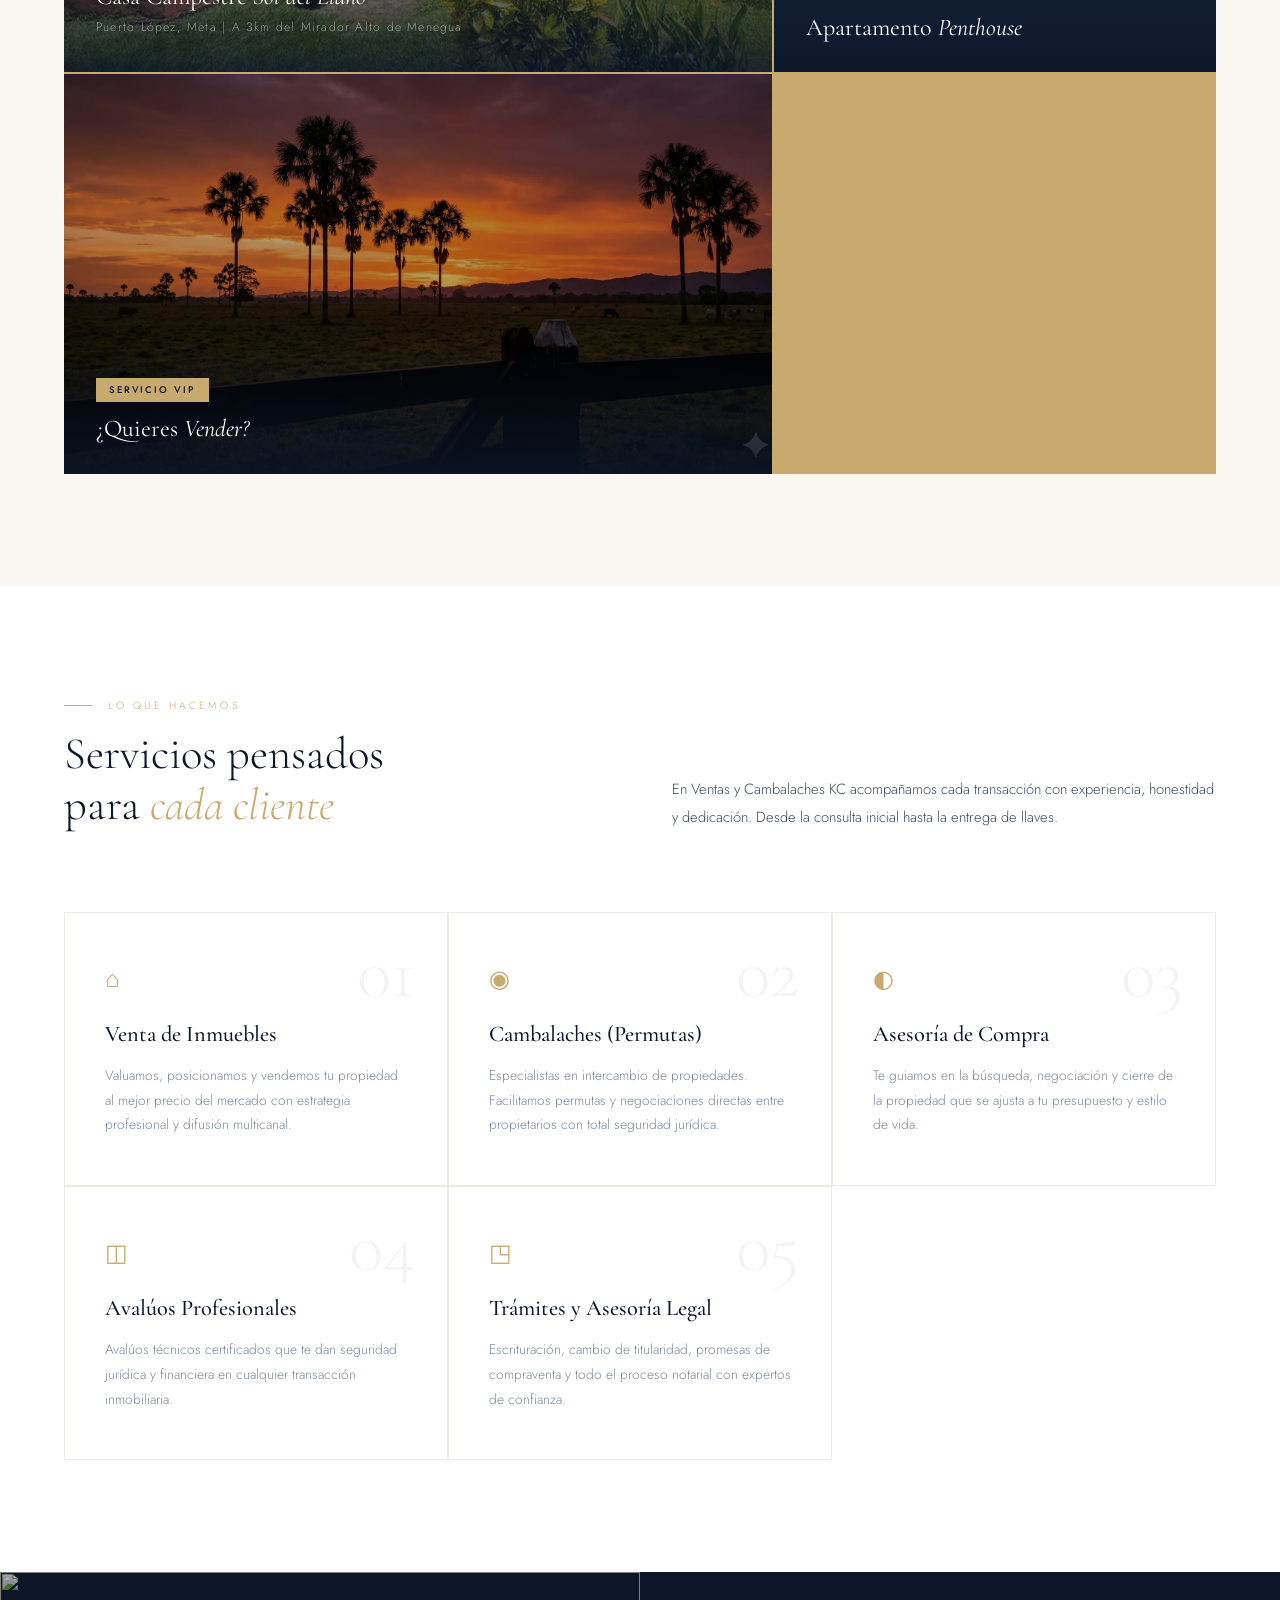
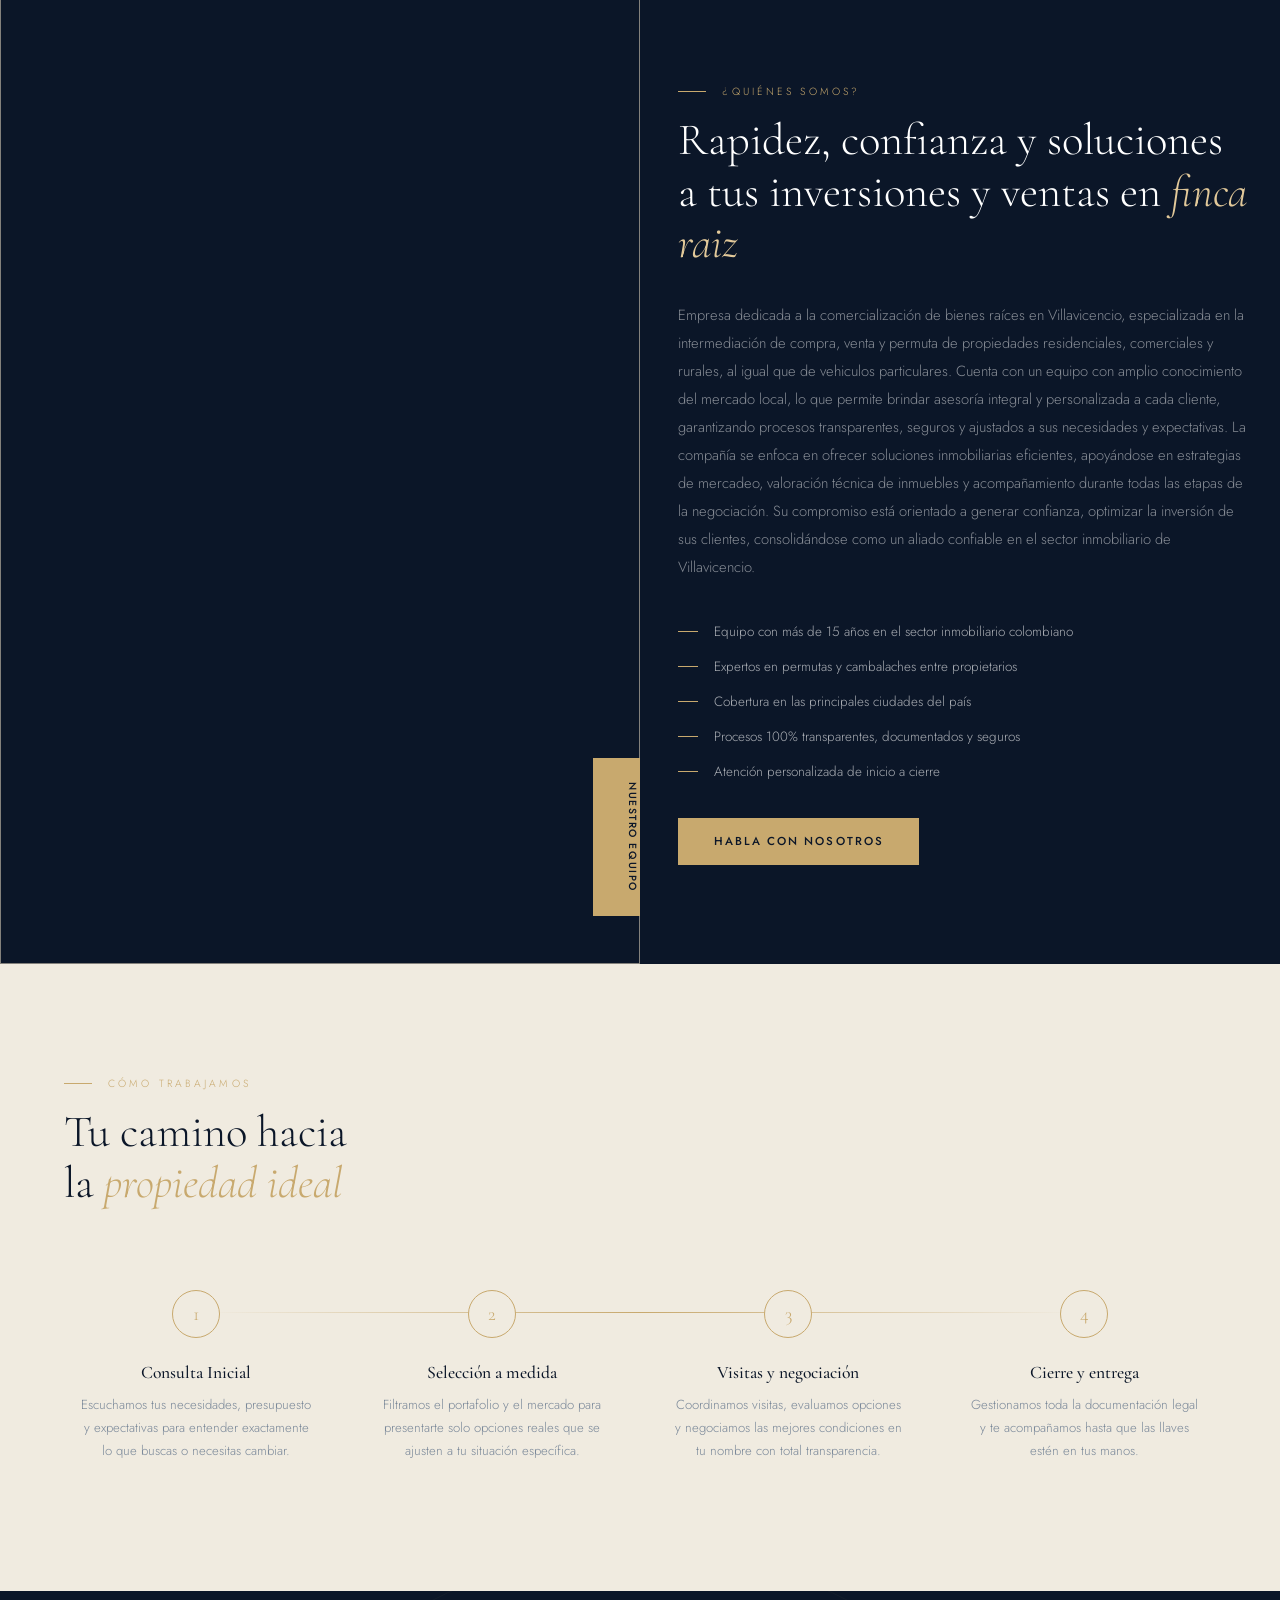
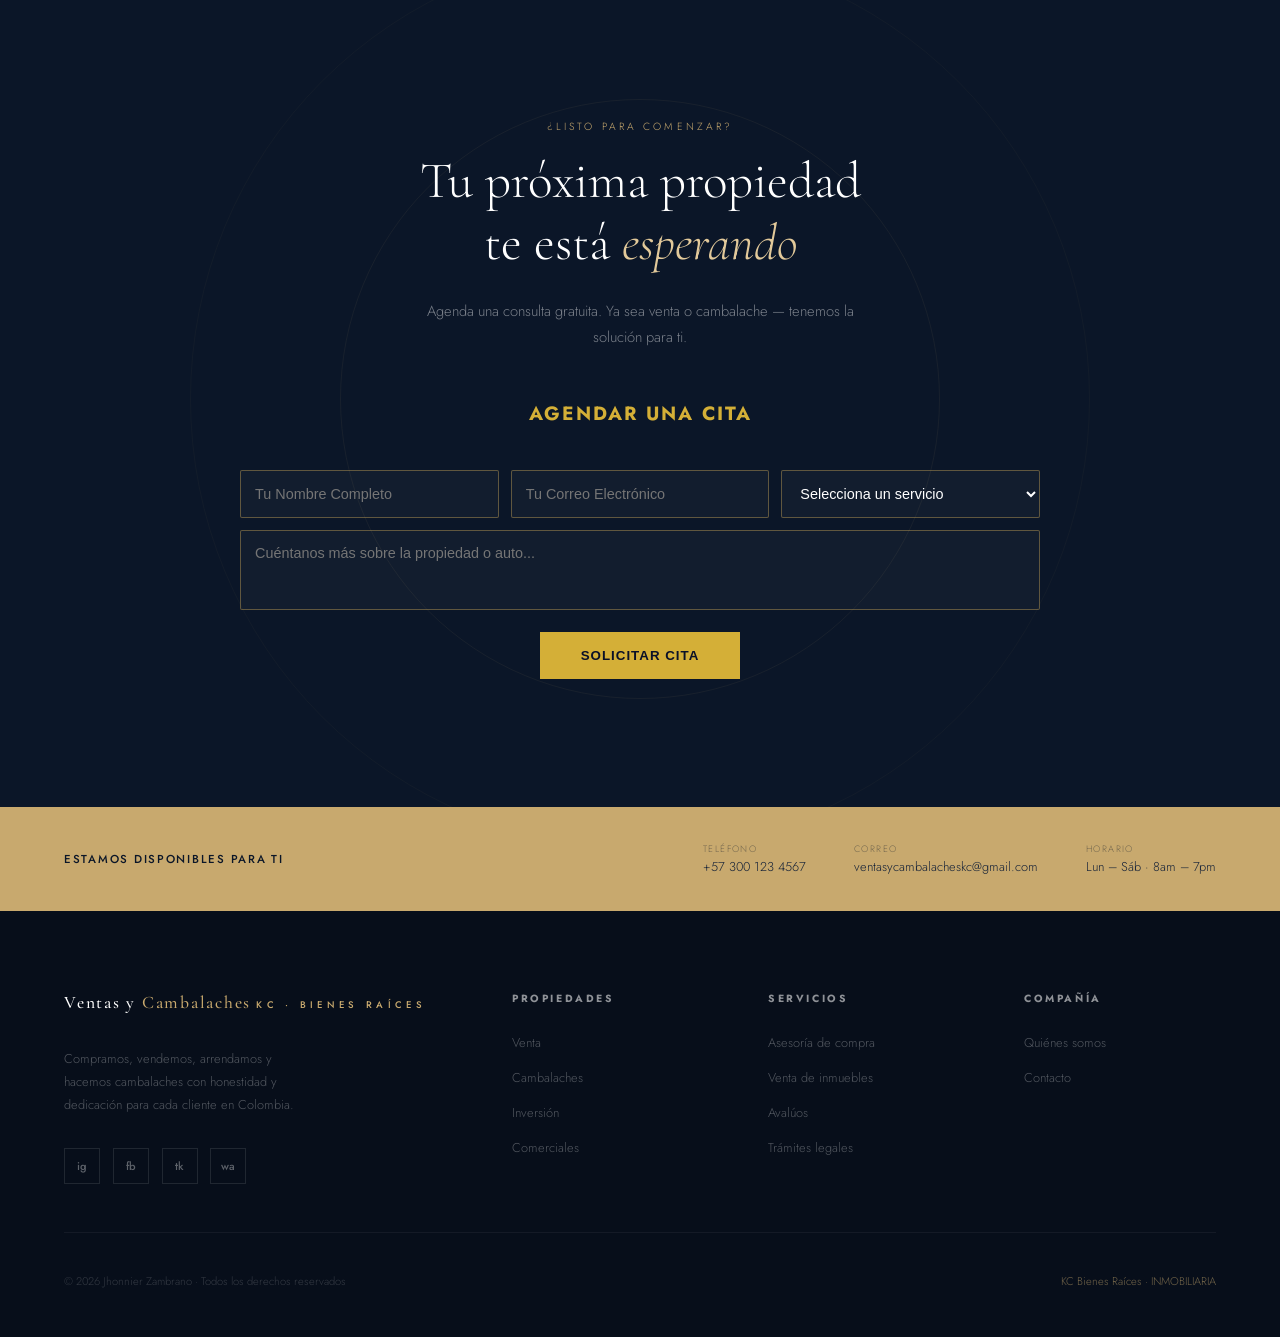
==== commit d1f8abd0: "feat: Se arregla el menu hamburguesa" ====
--- a/index.html
+++ b/index.html
@@ -48,12 +48,14 @@
   </button>
 </nav>
 <div class="mobile-menu" id="mobileMenu">
-  <a href="#propiedades" class="mobile-link">Propiedades</a>
-  <a href="#servicios" class="mobile-link">Servicios</a>
-  <a href="#nosotros" class="mobile-link">Nosotros</a>
-  <a href="#proceso" class="mobile-link">Proceso</a>
-  <a href="#contacto" class="mobile-link">Contacto</a>
-  <a href="#contacto" class="mobile-cta">Agenda una cita</a>
+  <button class="close-menu" onclick="toggleMenu()">&times;</button>
+
+  <a href="#propiedades" class="mobile-link" onclick="toggleMenu()">Propiedades</a>
+  <a href="vehiculos.html" class="mobile-link" onclick="toggleMenu()">Vehículos</a> <a href="#servicios" class="mobile-link" onclick="toggleMenu()">Servicios</a>
+  <a href="#nosotros" class="mobile-link" onclick="toggleMenu()">Nosotros</a>
+  <a href="#proceso" class="mobile-link" onclick="toggleMenu()">Proceso</a>
+  <a href="#contacto" class="mobile-link" onclick="toggleMenu()">Contacto</a>
+  <a href="#contacto" class="mobile-cta" onclick="toggleMenu()">Agenda una cita</a>
 </div>
 
 <div class="hero">
--- a/css/styles.css
+++ b/css/styles.css
@@ -815,22 +815,37 @@
     100% { transform: scale(1.6); opacity: 0; }
 }
 
+/* Espaciado por defecto (se aplica a móviles y PC) */
 .search-btn {
-    margin-bottom: 0.2rem; /* Ajusta este valor a tu gusto para dar aire */
-}
-
-.clear-btn {
-    background-color: transparent;
-    color: #666;
-    border: 1px solid #ccc;
-    padding: 10px 20px;
-    border-radius: 8px;
-    cursor: pointer;
-    transition: all 0.3s ease;
-}
-
-.clear-btn:hover {
-    background-color: #f5f5f5;
-    color: var(--navy);
-    border-color: var(--navy);
+    /* En móviles, si se apilan, se separan verticalmente */
+    margin-bottom: 0.4rem; 
+}
+
+/* Ajuste exclusivo para pantallas grandes (PC) */
+@media (min-width: 992px) {
+    .search-btn {
+        margin-bottom: 0;      /* Quitamos el margen de abajo en PC */
+        margin-right: 0.4rem;  /* Separación horizontal perfecta entre Buscar y Limpiar */
+    }
+}
+
+/* Estilo para la X de cierre */
+.close-menu {
+  position: absolute;
+  top: 20px;
+  right: 25px;
+  background: none;
+  border: none;
+  color: var(--gold, #d4af37); /* Usa tu variable de dorado o blanco */
+  font-size: 2.5rem;           /* Un tamaño cómodo para el pulgar */
+  line-height: 1;
+  cursor: pointer;
+  z-index: 1010;               /* Asegura que quede por encima de los links */
+  padding: 5px 10px;
+}
+
+/* Asegurar que el contenedor sea el punto de referencia */
+.mobile-menu {
+  position: fixed; /* O absolute, según como lo tengas */
+  /* Tu estilo existente (top, left, width, height, etc.) debe mantenerse */
 }
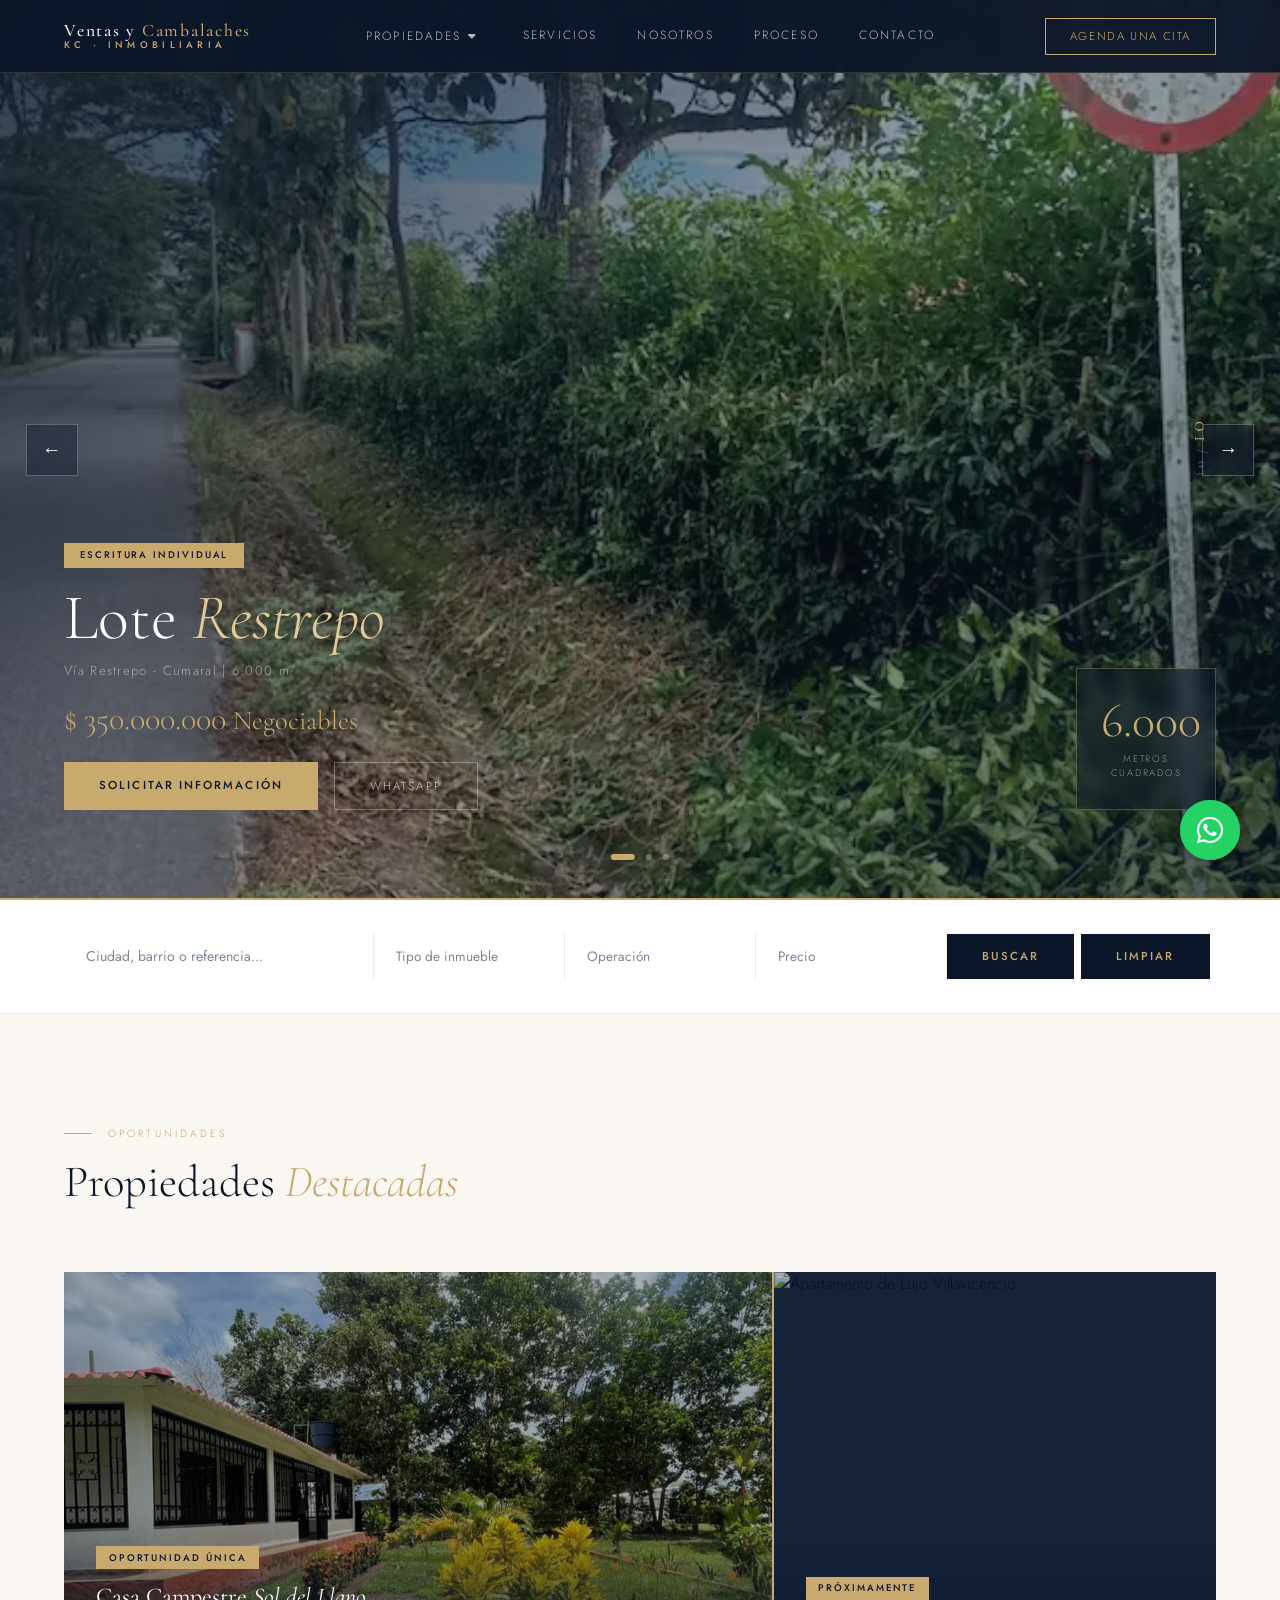
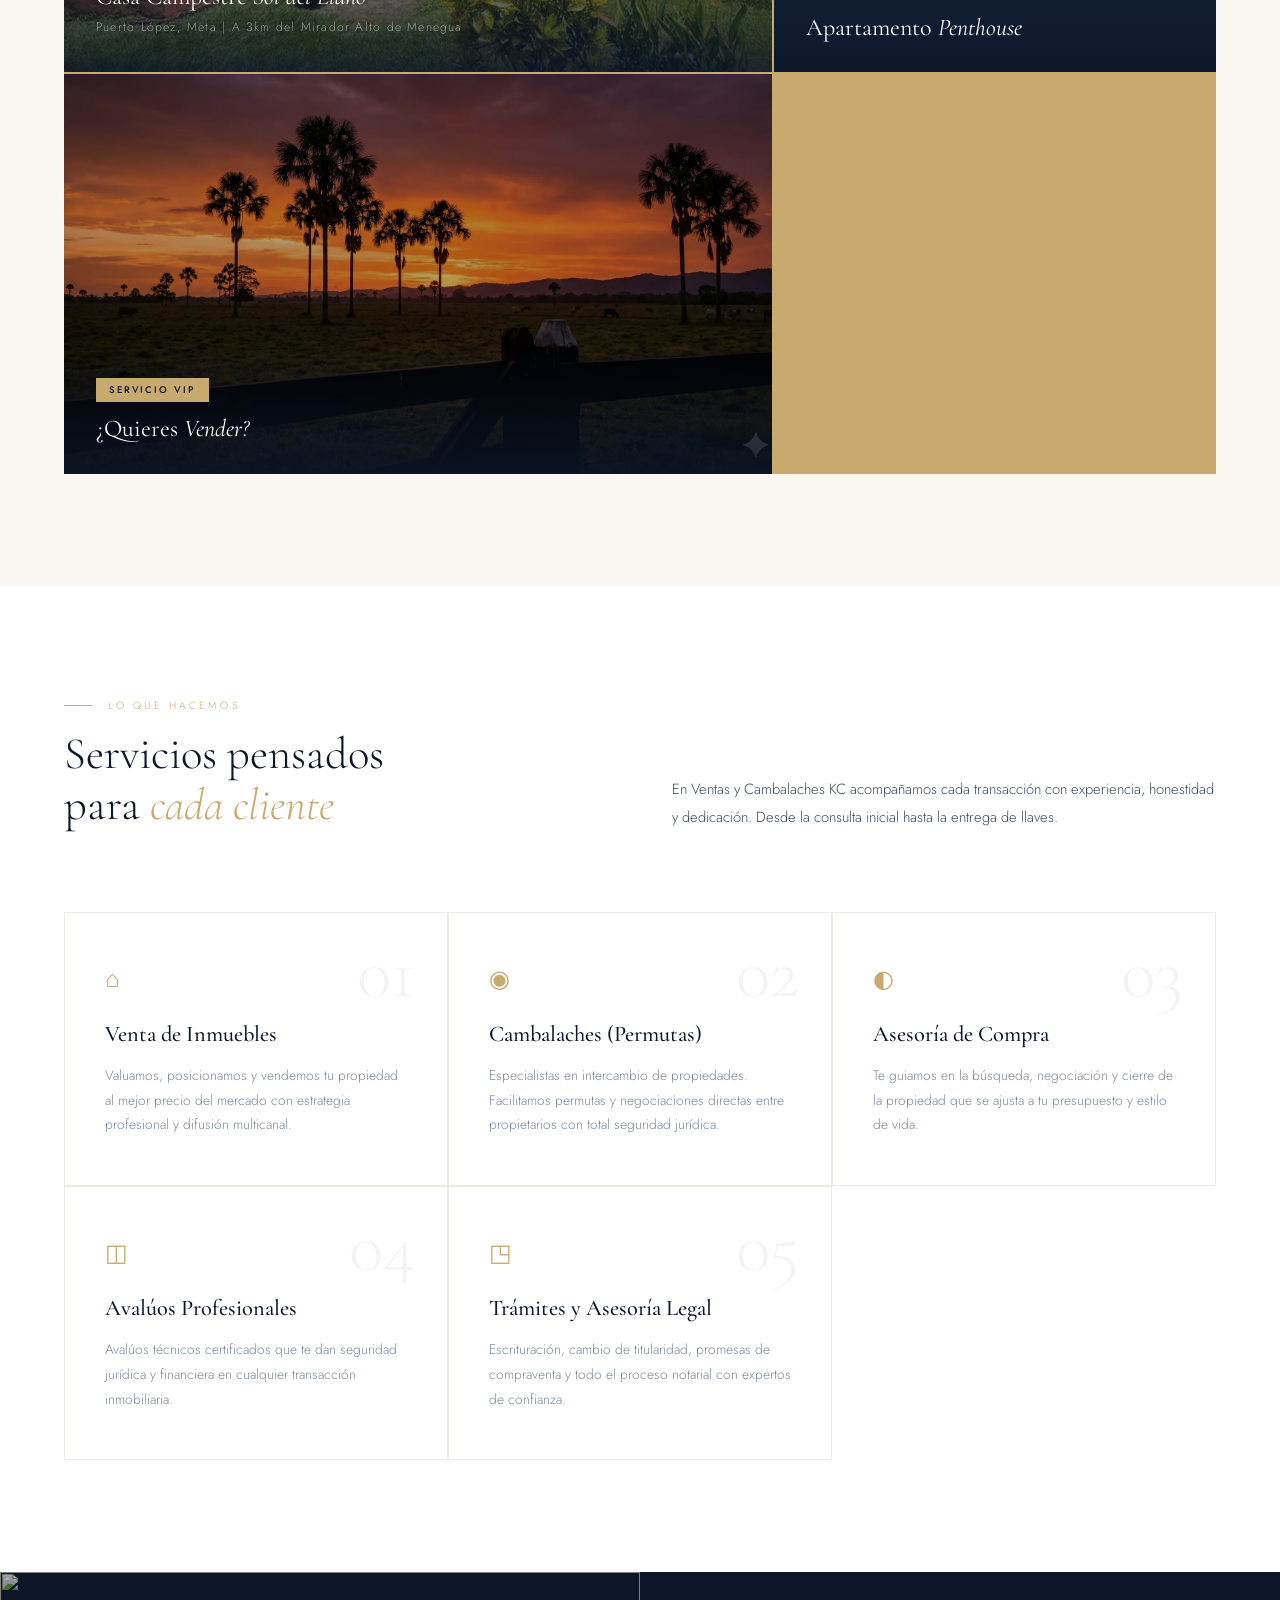
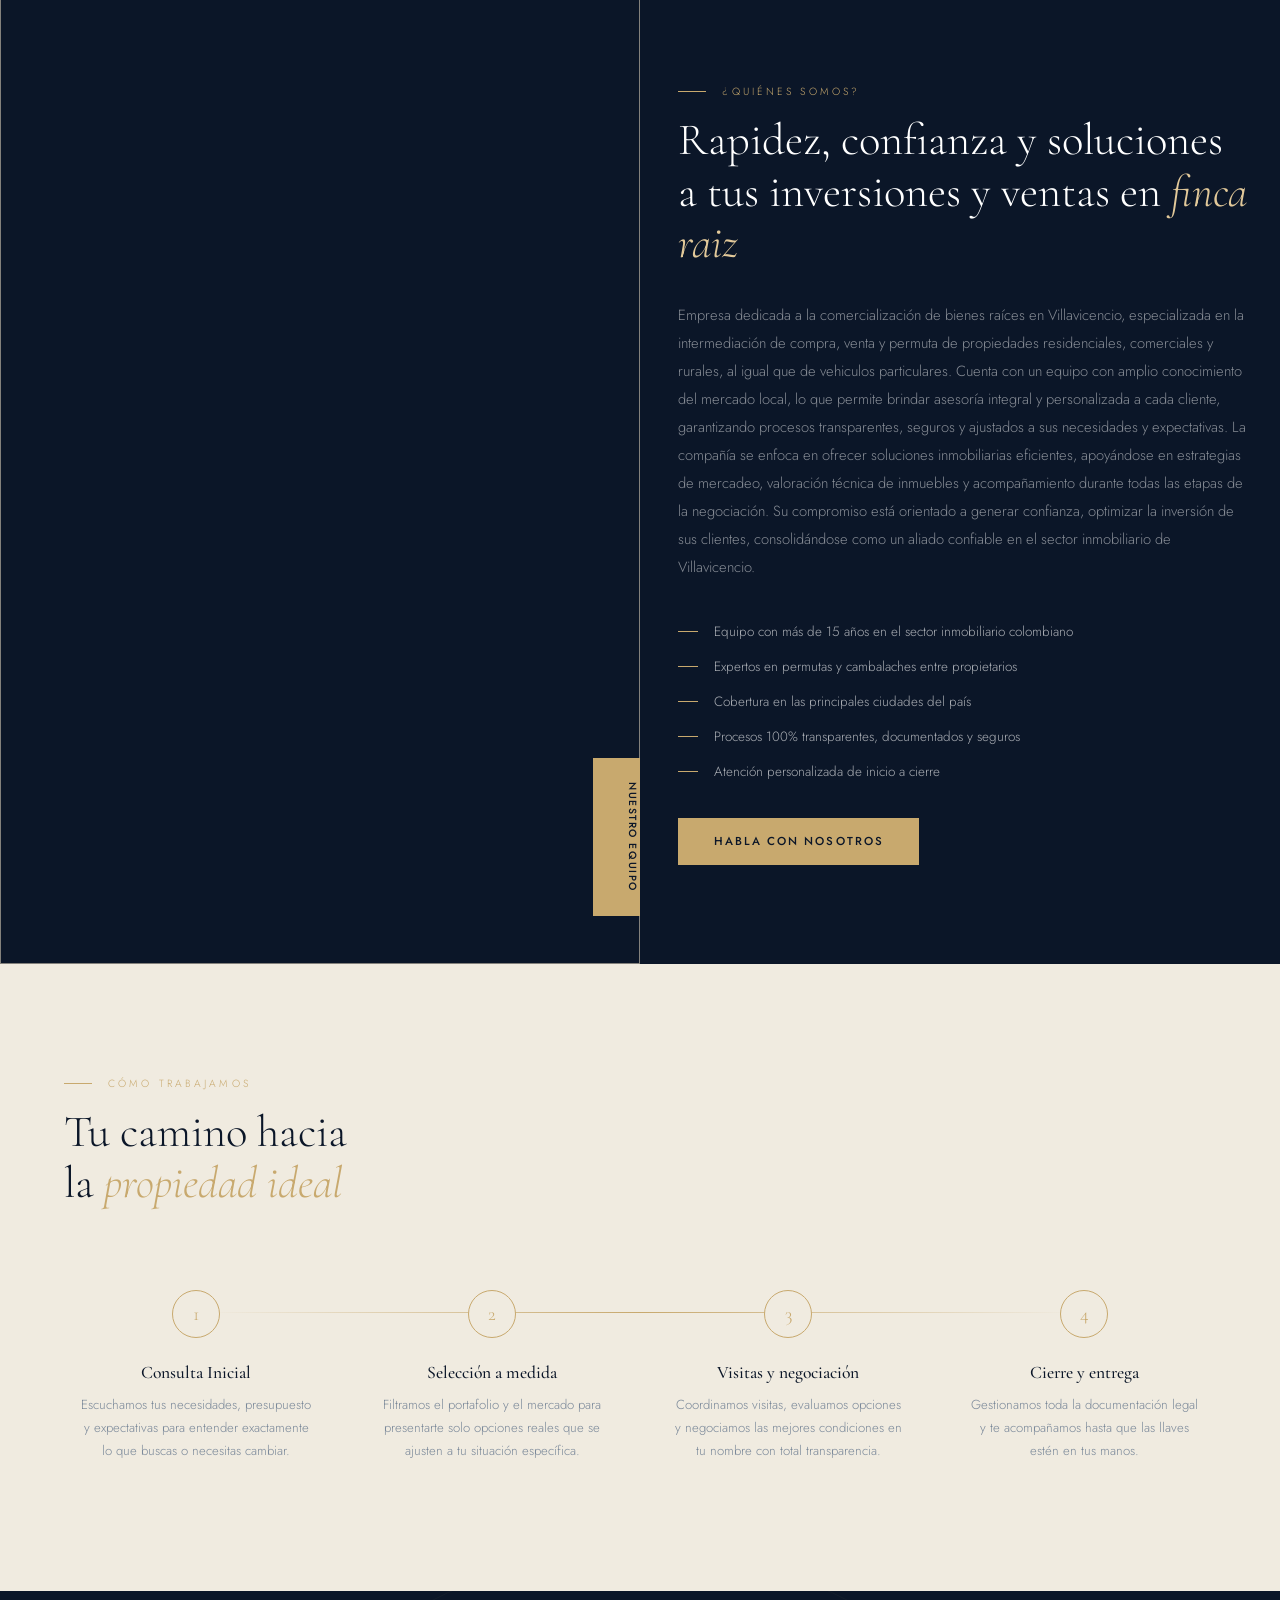
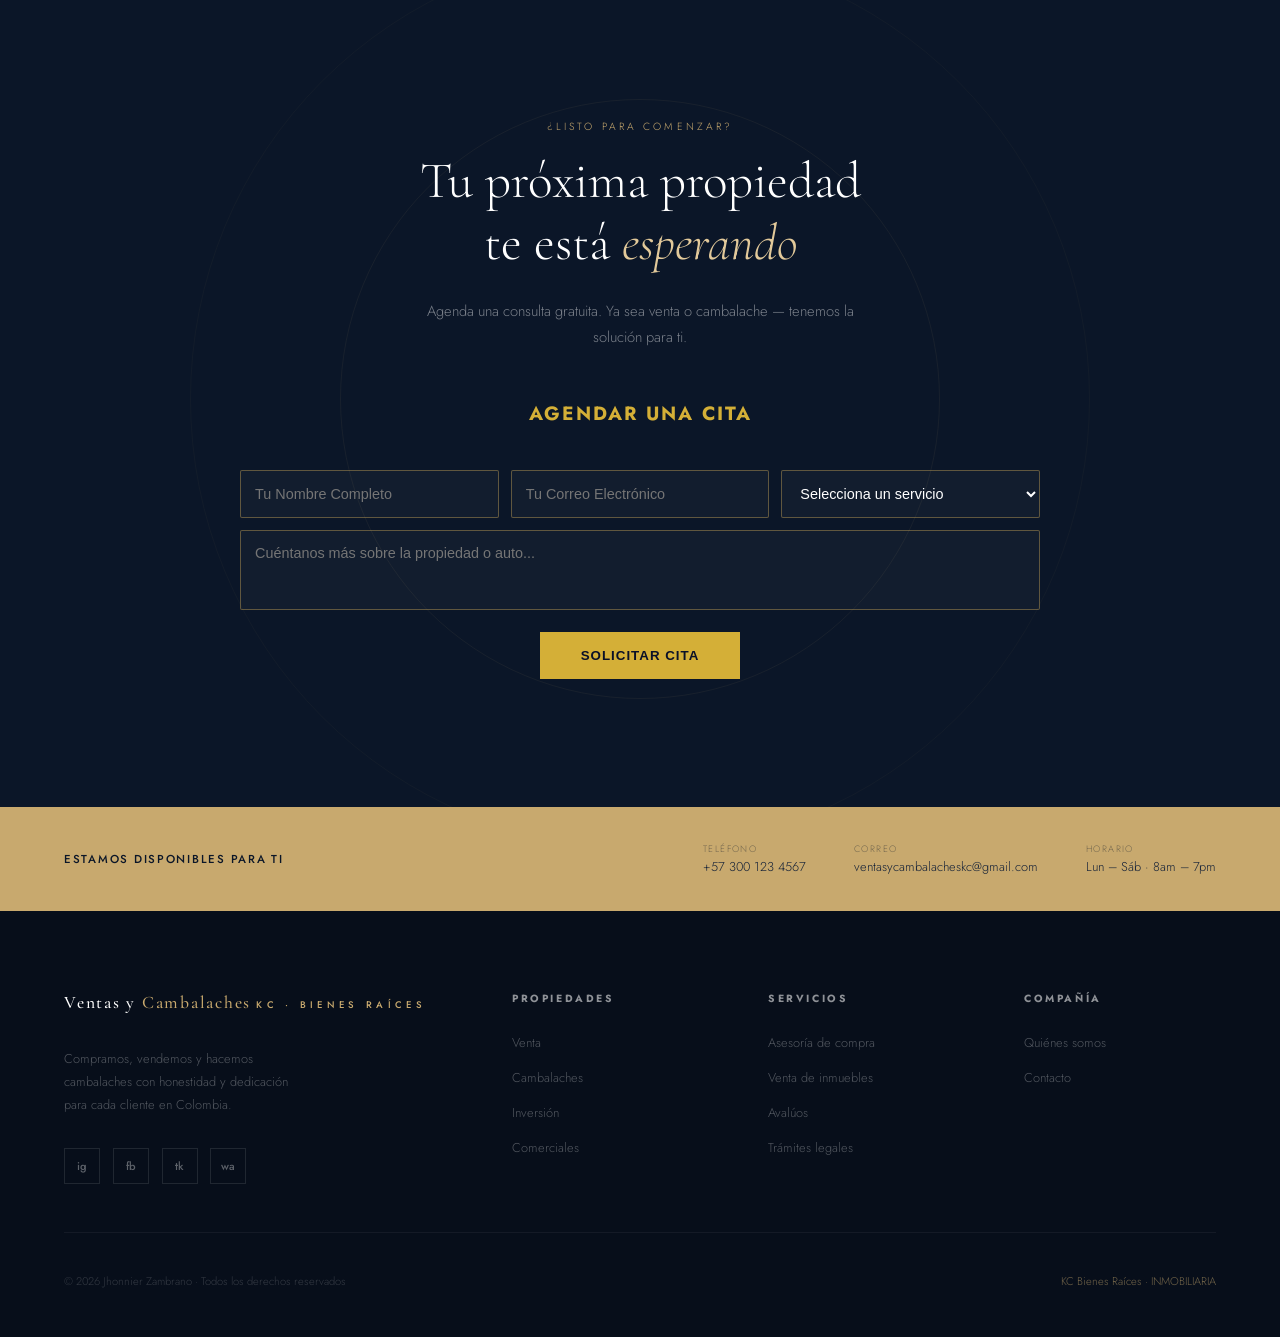
==== commit e330eb80: "feat: Se arregla arrendamos" ====
--- a/index.html
+++ b/index.html
@@ -345,7 +345,7 @@
         <span class="nav-logo-top">Ventas y <em>Cambalaches</em></span>
         <span class="nav-logo-kc">KC · Bienes Raíces</span>
       </a>
-      <p class="footer-tagline">Compramos, vendemos, arrendamos y hacemos cambalaches con honestidad y dedicación para cada cliente en Colombia.</p>
+      <p class="footer-tagline">Compramos, vendemos y hacemos cambalaches con honestidad y dedicación para cada cliente en Colombia.</p>
       <div class="footer-social">
         <a href="https://www.instagram.com/ventasycambalacheskc?igsh=ZnFyOThuaWVzZmMy" class="social-btn">ig</a>
         <a href="https://www.facebook.com/profile.php?id=61577537324585&sfnsn=wa" class="social-btn">fb</a>
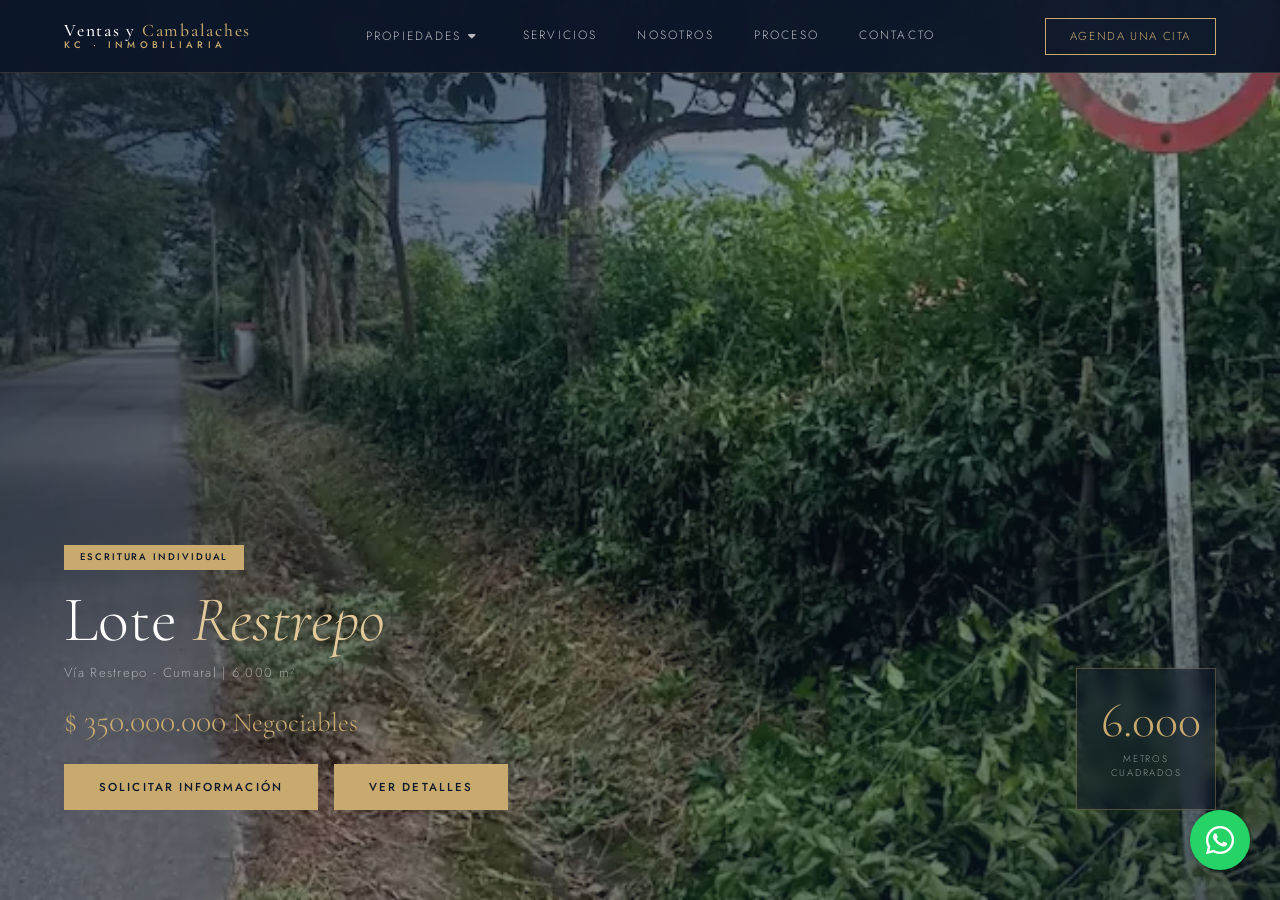
==== commit fd66a780: "feat: optimize UX with respuesta multi-agente WhatsApp menu and instantaneo filtros y controles" ====
--- a/index.html
+++ b/index.html
@@ -71,7 +71,7 @@
                     <div class="slide-price">$ 350.000.000 <small>Negociables</small></div>
                     <div class="slide-actions">
                         <a href="#contacto" class="btn-primary">Solicitar Información</a>
-                        <a href="https://wa.me/573138341671?text=Hola%20KC%20Inmobiliaria,%20me%20interesa%20el%20Lote%20Restrepo%20de%20350M.%20¿Me%20podrían%20dar%20más%20información?" class="btn-ghost">WhatsApp</a>
+                        <a href="https://wa.me/573138341671?text=Hola%20KC%20Bienes%20Ra%C3%ADces,%20me%20interesa%20la%20Casa%20Campestre%20Sol%20del%20Llano" target="_blank" class="btn-primary">Ver Detalles</a>
                     </div>
                 </div>
 
@@ -91,9 +91,7 @@
                     <h1 class="slide-name">Ubicación <em>Privilegiada</em></h1>
                     <div class="slide-location">Sector de Alta Valorización | Predial Pago</div>
                     <div class="slide-actions">
-                        <a href="https://wa.me/573138341671?text=Hola,%20vi%20el%20Lote%20en%20Restrepo%20en%20la%20web%20y%20me%20interesaría%20conocerlo." class="btn-primary">Ver Ubicación</a>
-                    </div>
-                </div>
+                        <a href="https://wa.me/573138341671?text=Hola%20KC%20Bienes%20Ra%C3%ADces,%20me%20interesa%20la%20Casa%20Campestre%20Sol%20del%20Llano" target="_blank" class="btn-primary">Ver Detalles</a>
 
                 <div class="slide-badge">
                     <div class="badge-num">01</div>
@@ -111,7 +109,7 @@
                     <h1 class="slide-name">6.000 <em>Metros²</em></h1>
                     <div class="slide-location">Ideal para Casa Campestre o Inversión</div>
                     <div class="slide-actions">
-                        <a href="https://wa.me/573138341671?text=Hola,%20vi%20el%20Lote%20en%20Restrepo%20en%20la%20web%20y%20me%20interesaría%20conocerlo." class="btn-primary">Contactar Ahora</a>
+                        <a href="https://wa.me/573138341671?text=Hola%20KC%20Bienes%20Ra%C3%ADces,%20me%20interesa%20la%20Casa%20Campestre%20Sol%20del%20Llano" target="_blank" class="btn-primary">Ver Detalles</a>
                     </div>
                 </div>
 
@@ -140,14 +138,14 @@
   <!-- Barra de busqueda -->
   <div class="search-bar">
     <input id="search-text" class="search-field" type="text" placeholder="Ciudad, barrio o referencia...">
-    <select id="search-tipo" class="search-select">
+    <select id="search-tipo" class="search-select" onchange="ejecutarBusqueda()">
       <option value="todos">Tipo de inmueble</option>
       <option value="casa">Casa</option>
       <option value="apartamento">Apartamento</option>
       <option value="lote">Lote</option>
     </select>
 
-    <select id="search-operacion" class="search-select">
+    <select id="search-operacion" class="search-select" onchange="ejecutarBusqueda()">
       <option value="todos">Operación</option>
       <option value="venta">En Venta</option>
       <option value="cambalache">Cambalache</option>
@@ -181,7 +179,7 @@
     </div>
 
 <div class="properties-grid">
-    <div class="prop-card casa venta"> <img src="img/propiedades/Propiedad 2_1.jpeg" alt="Casa Campestre Sol del Llano Puerto López" class="prop-card-img">
+    <div class="prop-card casa venta"> <img src="img/propiedades/Propiedad 2_1.jpeg" alt="Casa Campestre Sol del Llano Puerto López" class="prop-card-img" loading="lazy">
         <div class="prop-info">
             <span class="prop-tag">Oportunidad Única</span>
             <h3 class="prop-name">Casa Campestre <em>Sol del Llano</em></h3>
@@ -189,14 +187,14 @@
             </div>
     </div>
 
-    <div class="prop-card apartamento venta"> <img src="https://images.unsplash.com/photo-1512917774080-9991f1c4c750?w=800&q=80" alt="Apartamento de Lujo Villavicencio" class="prop-card-img">
+    <div class="prop-card apartamento venta"> <img src="https://images.unsplash.com/photo-1512917774080-9991f1c4c750?w=800&q=80" alt="Apartamento de Lujo Villavicencio" class="prop-card-img" loading="lazy">
         <div class="prop-info">
             <span class="prop-tag">Próximamente</span>
             <h3 class="prop-name">Apartamento <em>Penthouse</em></h3>
             </div>
     </div>
 
-    <div class="prop-card lote venta"> <img src="img/propiedades/lote_venta.webp" alt="Vende con nosotros" class="prop-card-img">
+    <div class="prop-card lote venta"> <img src="img/propiedades/lote_venta.webp" alt="Vende con nosotros" class="prop-card-img" loading="lazy">
         <div class="prop-info">
             <span class="prop-tag">Servicio VIP</span>
             <h3 class="prop-name">¿Quieres <em>Vender?</em></h3>
@@ -331,9 +329,10 @@
 <div class="contact-strip">
   <div class="contact-strip-text">Estamos disponibles para ti</div>
   <div class="contact-strip-info">
-    <div class="contact-item"><span class="contact-item-label">Teléfono</span>+57 300 123 4567</div>
+    <div class="contact-item"><span class="contact-item-label">Teléfono</span>300 123 4567 - 323 587 9723</div>
     <div class="contact-item"><span class="contact-item-label">Correo</span>ventasycambalacheskc@gmail.com</div>
-    <div class="contact-item"><span class="contact-item-label">Horario</span>Lun – Sáb · 8am – 7pm</div>
+    <div class="contact-item"><span class="contact-item-label">Horario</span>Lunes – viernes · 8am – 5pm</div>
+    <div class="contact-item"><span class="contact-item-label"></span>Sábado · 8am – 12pm</div>
   </div>
 </div>
 
@@ -364,9 +363,38 @@
 </footer>
 </div>
 <!-- boton de whatsapp-->
-<a href="https://wa.me/573138341671?text=Hola%20KC%20Bienes%20Raíces,%20estoy%20navegando%20en%20la%20web%20y%20me%20gustaría%20recibir%20asesoría%20sobre%20una%20propiedad." class="whatsapp-float" target="_blank">
-    <i class="fab fa-whatsapp"></i>
-</a>
+<div class="whatsapp-container">
+    <div class="whatsapp-menu" id="waMenu">
+        <div class="wa-menu-header">
+            <h4>¿Con quién deseas hablar?</h4>
+            <p>Selecciona uno de nuestras líneas</p>
+        </div>
+        
+        <a href="https://wa.me/573142214771?text=Hola%20KC%20Bienes%20Raíces,%20me%20interesa%20recibir%20información%20sobre%20las%20propiedades." target="_blank" class="wa-menu-item">
+            <div class="wa-icon-box Inmobiliario">
+                <i class="fab fa-whatsapp"></i>
+            </div>
+            <div class="wa-item-info">
+                <strong>Línea de Atención 1</strong>
+                <span>Disponible</span>
+            </div>
+        </a>
+        
+        <a href="https://wa.me/573235879723?text=Hola%20KC%20Bienes%20Raíces,%20me%20interesa%20recibir%20información%20sobre%20las%20propiedades." target="_blank" class="wa-menu-item">
+            <div class="wa-icon-box Inmobiliario">
+                <i class="fab fa-whatsapp"></i>
+            </div>
+            <div class="wa-item-info">
+                <strong>Línea de Atención 2</strong>
+                <span>Disponible</span>
+            </div>
+        </a>
+    </div>
+    
+    <button class="whatsapp-btn-trigger" onclick="toggleWhatsAppMenu()" aria-label="Abrir chat de WhatsApp">
+        <i class="fab fa-whatsapp"></i>
+    </button>
+</div>
 </body>
 <script src="js/main.js"></script>
 <script src="js/contact.js"></script>
--- a/css/styles.css
+++ b/css/styles.css
@@ -771,51 +771,130 @@
 }
 
 /* Botón Flotante de WhatsApp */
-.whatsapp-float {
+
+.whatsapp-container {
     position: fixed;
+    bottom: 30px;
+    right: 30px;
+    z-index: 2000;
+    font-family: sans-serif;
+}
+
+/* --- BOTÓN DISPARADOR PRINCIPAL --- */
+.whatsapp-btn-trigger {
+    background-color: #25d366;
+    color: white;
+    border: none;
     width: 60px;
     height: 60px;
-    bottom: 40px;
-    right: 40px;
-    background-color: #25d366;
-    color: #FFF;
-    border-radius: 50px;
-    text-align: center;
-    font-size: 30px;
-    box-shadow: 0px 4px 10px rgba(0,0,0,0.3);
-    z-index: 1000;
+    border-radius: 50%;
+    font-size: 32px;
+    cursor: pointer;
+    box-shadow: 0 4px 10px rgba(0,0,0,0.3);
     display: flex;
     align-items: center;
     justify-content: center;
-    transition: all 0.3s ease;
+    transition: transform 0.3s ease;
+}
+
+.whatsapp-btn-trigger:hover {
+    transform: scale(1.1);
+}
+
+/* --- MENÚ DE ASESORES --- */
+.whatsapp-menu {
+    position: absolute;
+    bottom: 75px;
+    right: 0;
+    width: 280px;
+    background-color: #ffffff;
+    border-radius: 12px;
+    box-shadow: 0 5px 25px rgba(0,0,0,0.2);
+    overflow: hidden;
+    opacity: 0;
+    visibility: hidden;
+    transform: translateY(15px);
+    transition: all 0.3s cubic-bezier(0.68, -0.55, 0.265, 1.55);
+}
+
+/* Clase que activa el menú desde JS */
+.whatsapp-menu.active {
+    opacity: 1;
+    visibility: visible;
+    transform: translateY(0);
+}
+
+/* Encabezado del menú (Línea Azul de la marca) */
+.wa-menu-header {
+    background-color: #0c1c30; /* Cambia por tu variable --navy si la usas */
+    color: white;
+    padding: 15px;
+    text-align: center;
+}
+
+.wa-menu-header h4 {
+    margin: 0;
+    font-size: 15px;
+    font-weight: 600;
+    color: #e5c158; /* Cambia por tu variable --gold si la usas */
+}
+
+.wa-menu-header p {
+    margin: 5px 0 0 0;
+    font-size: 11px;
+    opacity: 0.8;
+}
+
+/* Items/Opciones del Menú */
+.wa-menu-item {
+    display: flex;
+    align-items: center;
+    padding: 15px;
     text-decoration: none;
-}
-
-.whatsapp-float:hover {
-    transform: scale(1.1);
-    background-color: #128C7E;
-    color: #FFF;
-}
-
-/* Animación de pulso opcional */
-.whatsapp-float::before {
-    content: "";
-    position: absolute;
-    width: 100%;
-    height: 100%;
+    color: #333;
+    border-bottom: 1px solid #f0f0f0;
+    transition: background-color 0.2s ease;
+}
+
+.wa-menu-item:last-child {
+    border-bottom: none;
+}
+
+.wa-menu-item:hover {
+    background-color: #fafafa;
+}
+
+/* Iconos internos verdes de WhatsApp */
+.wa-icon-box {
+    background-color: #25d366;
+    color: white;
+    width: 35px;
+    height: 35px;
     border-radius: 50%;
-    background-color: #25d366;
-    opacity: 0.7;
-    animation: pulse-whatsapp 2s infinite;
-    z-index: -1;
-}
-
-@keyframes pulse-whatsapp {
-    0% { transform: scale(1); opacity: 0.7; }
-    100% { transform: scale(1.6); opacity: 0; }
-}
-
-/* Espaciado por defecto (se aplica a móviles y PC) */
+    display: flex;
+    align-items: center;
+    justify-content: center;
+    font-size: 18px;
+    margin-right: 12px;
+    flex-shrink: 0;
+}
+
+.wa-item-info {
+    display: flex;
+    flex-direction: column;
+}
+
+.wa-item-info strong {
+    font-size: 14px;
+    color: #0c1c30;
+}
+
+.wa-item-info span {
+    font-size: 11px;
+    color: #777;
+}
+
+/* Espaciado para  botenes buscar y limpiar (se aplica a móviles y PC) */
 .search-btn {
     /* En móviles, si se apilan, se separan verticalmente */
     margin-bottom: 0.4rem; 
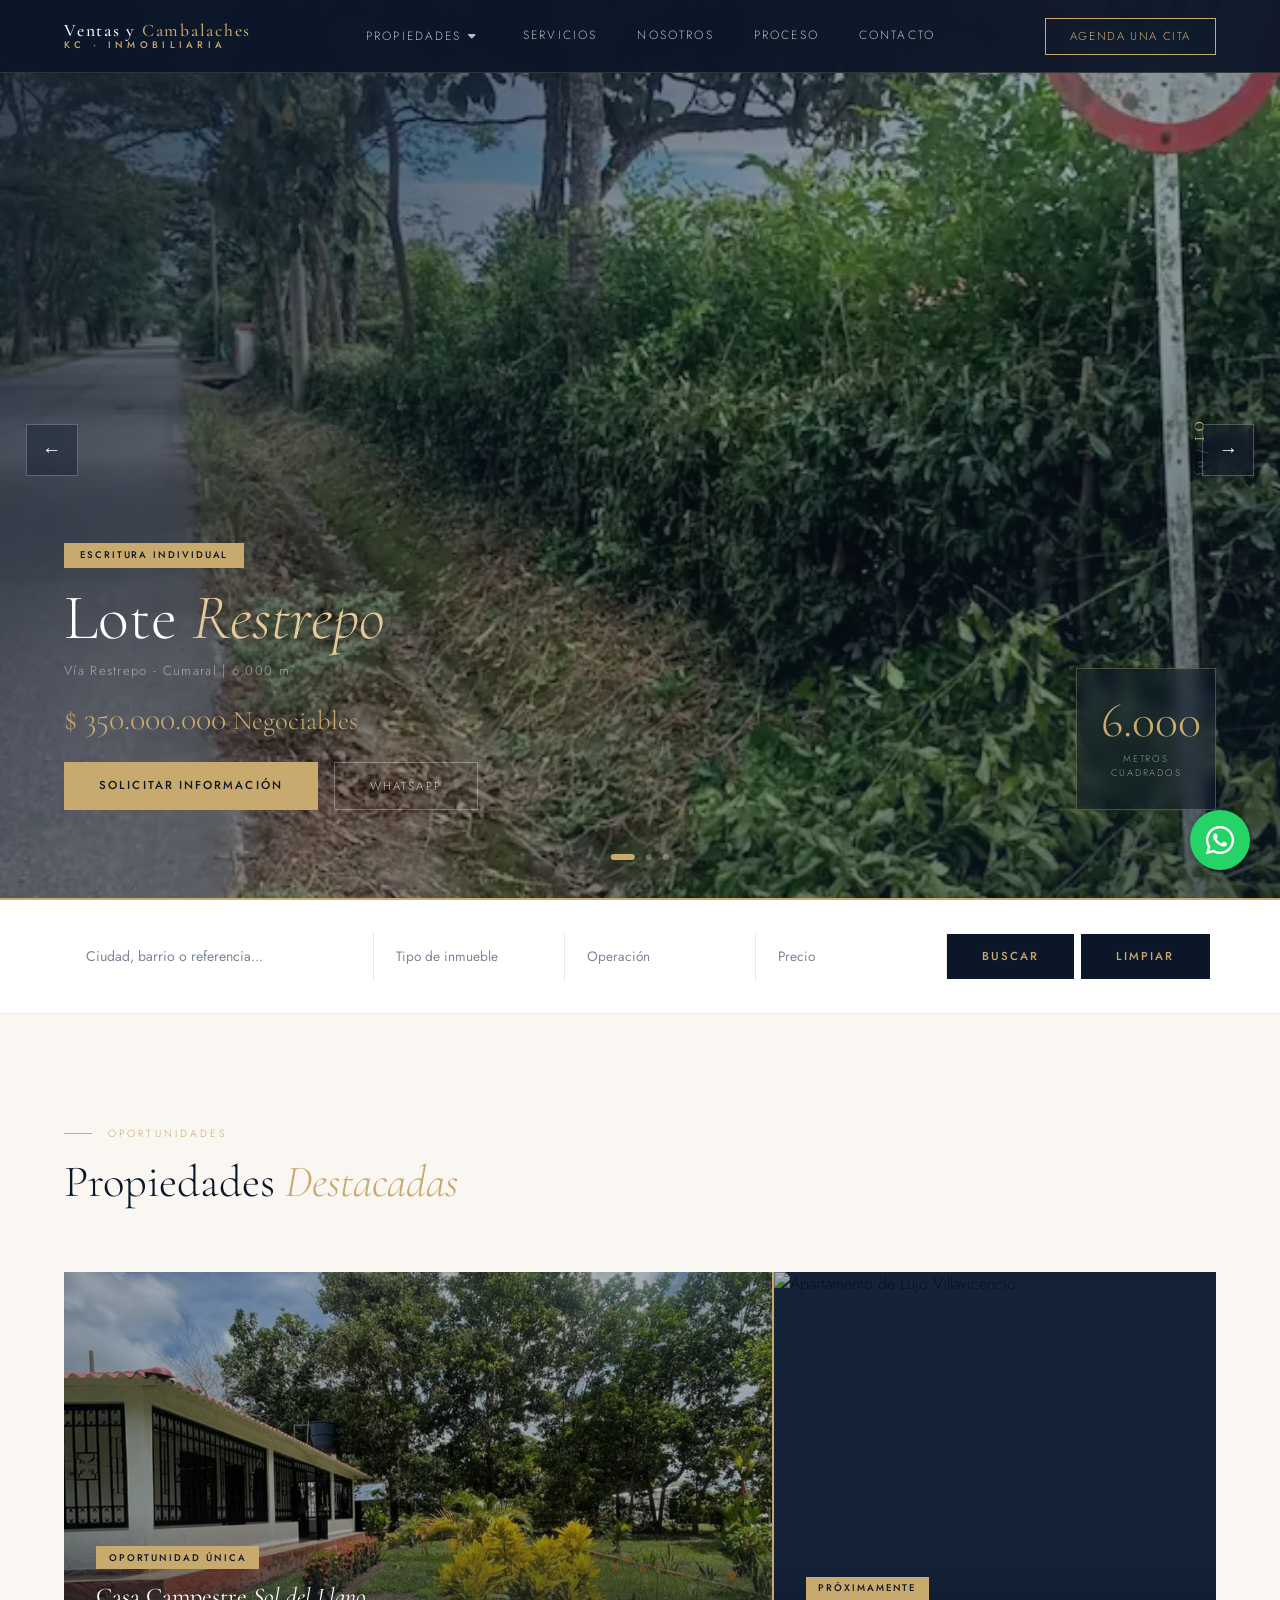
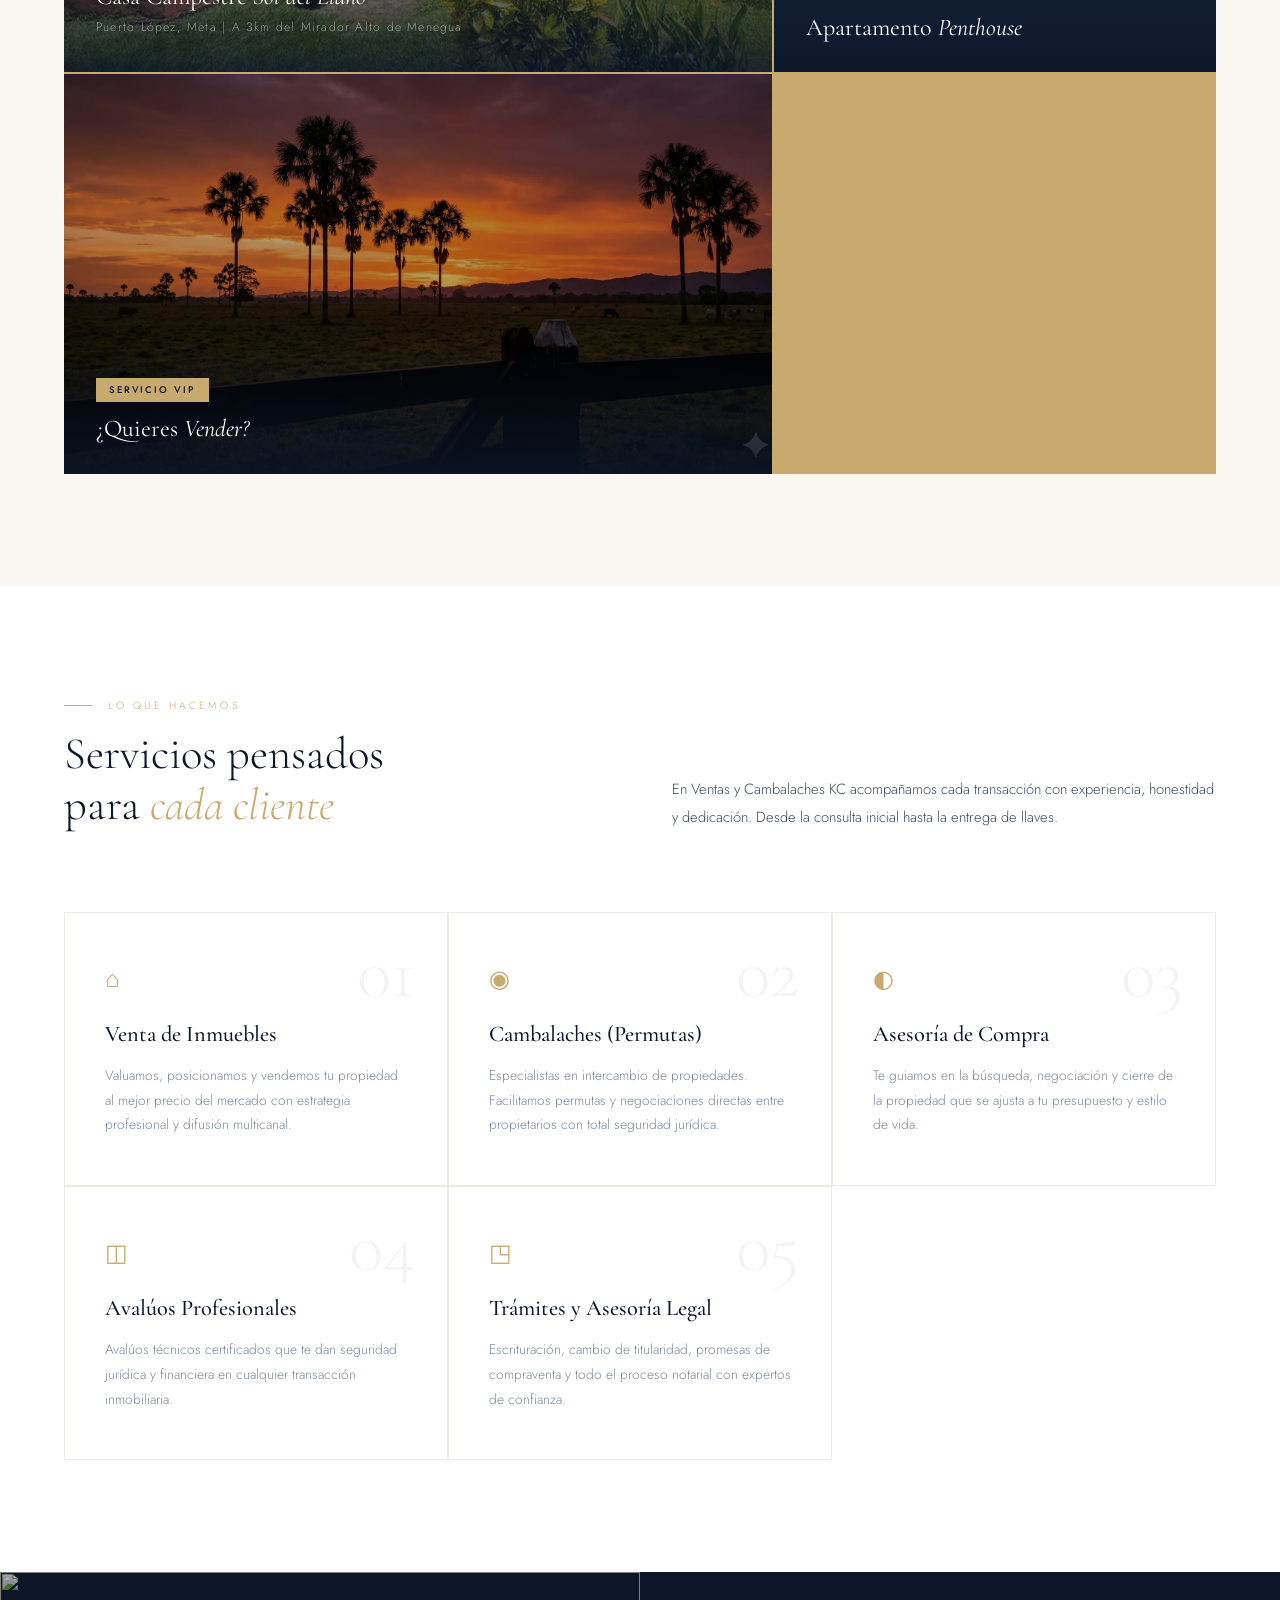
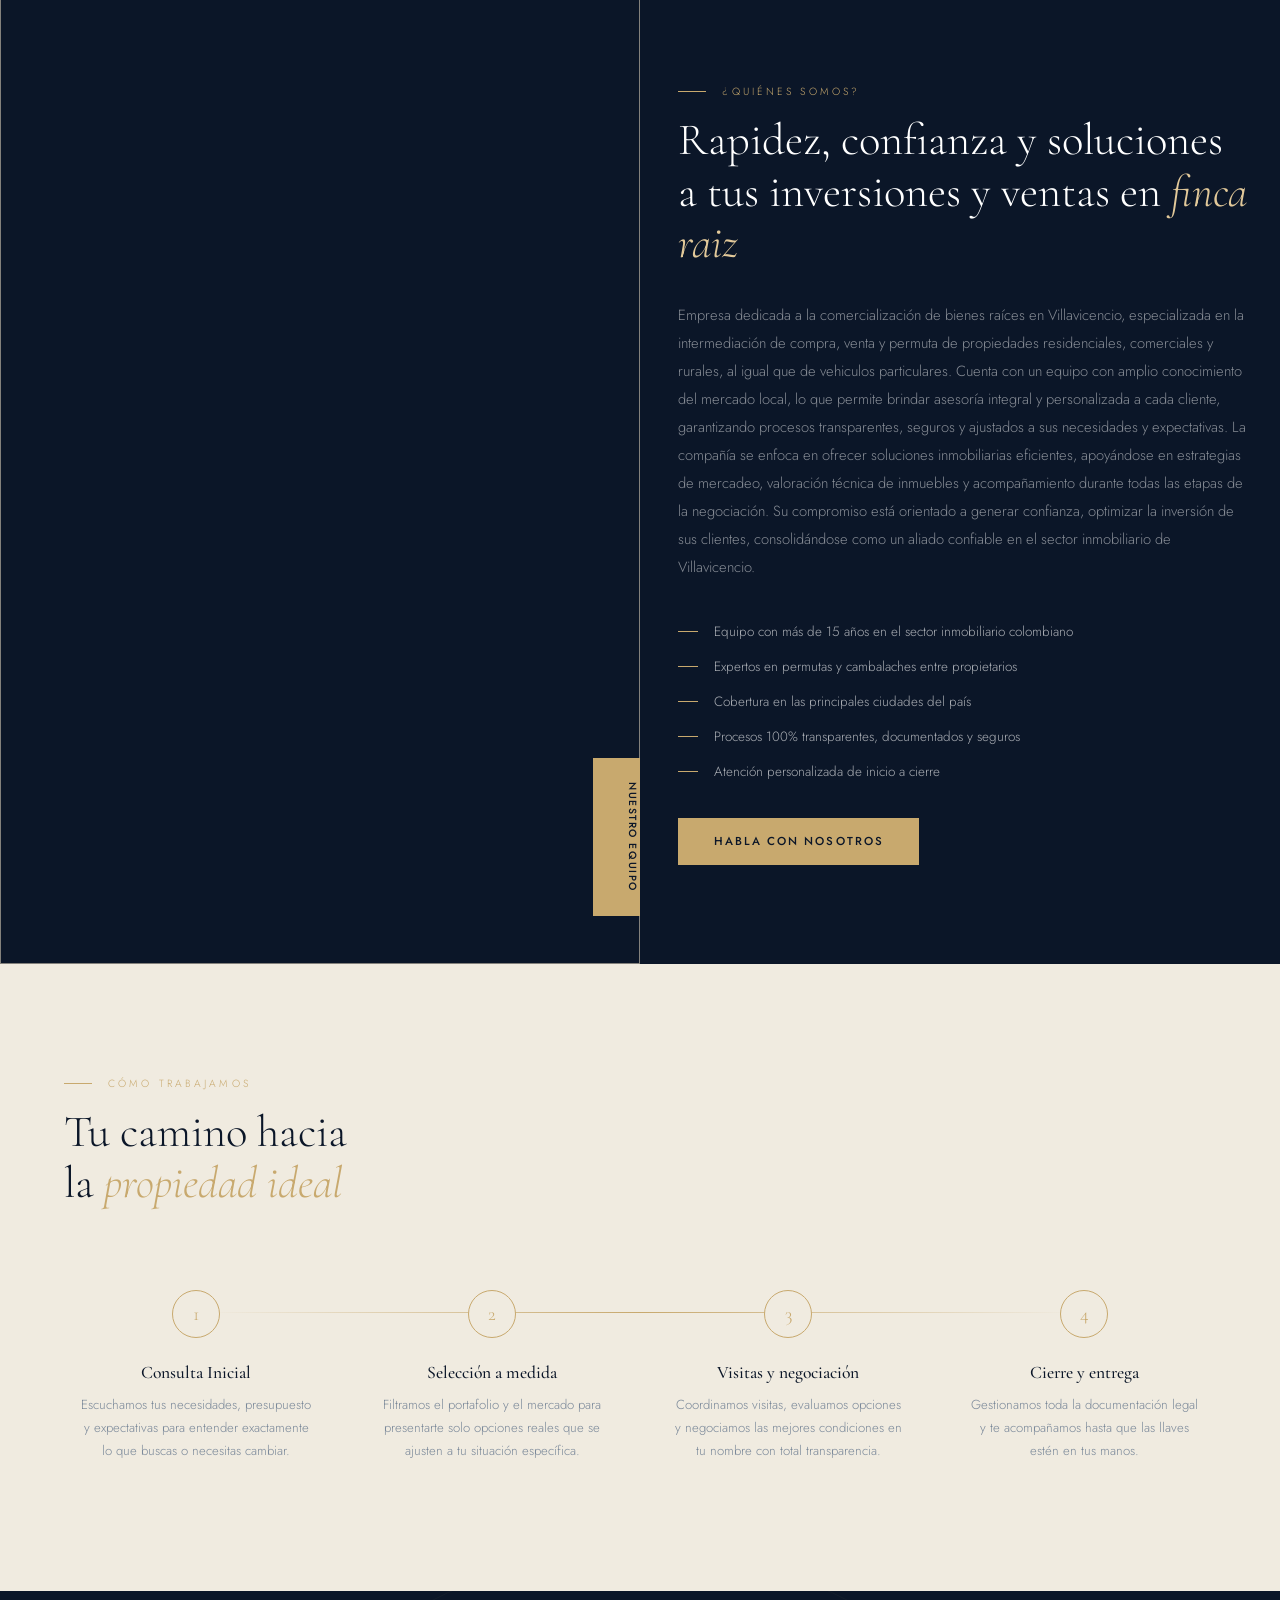
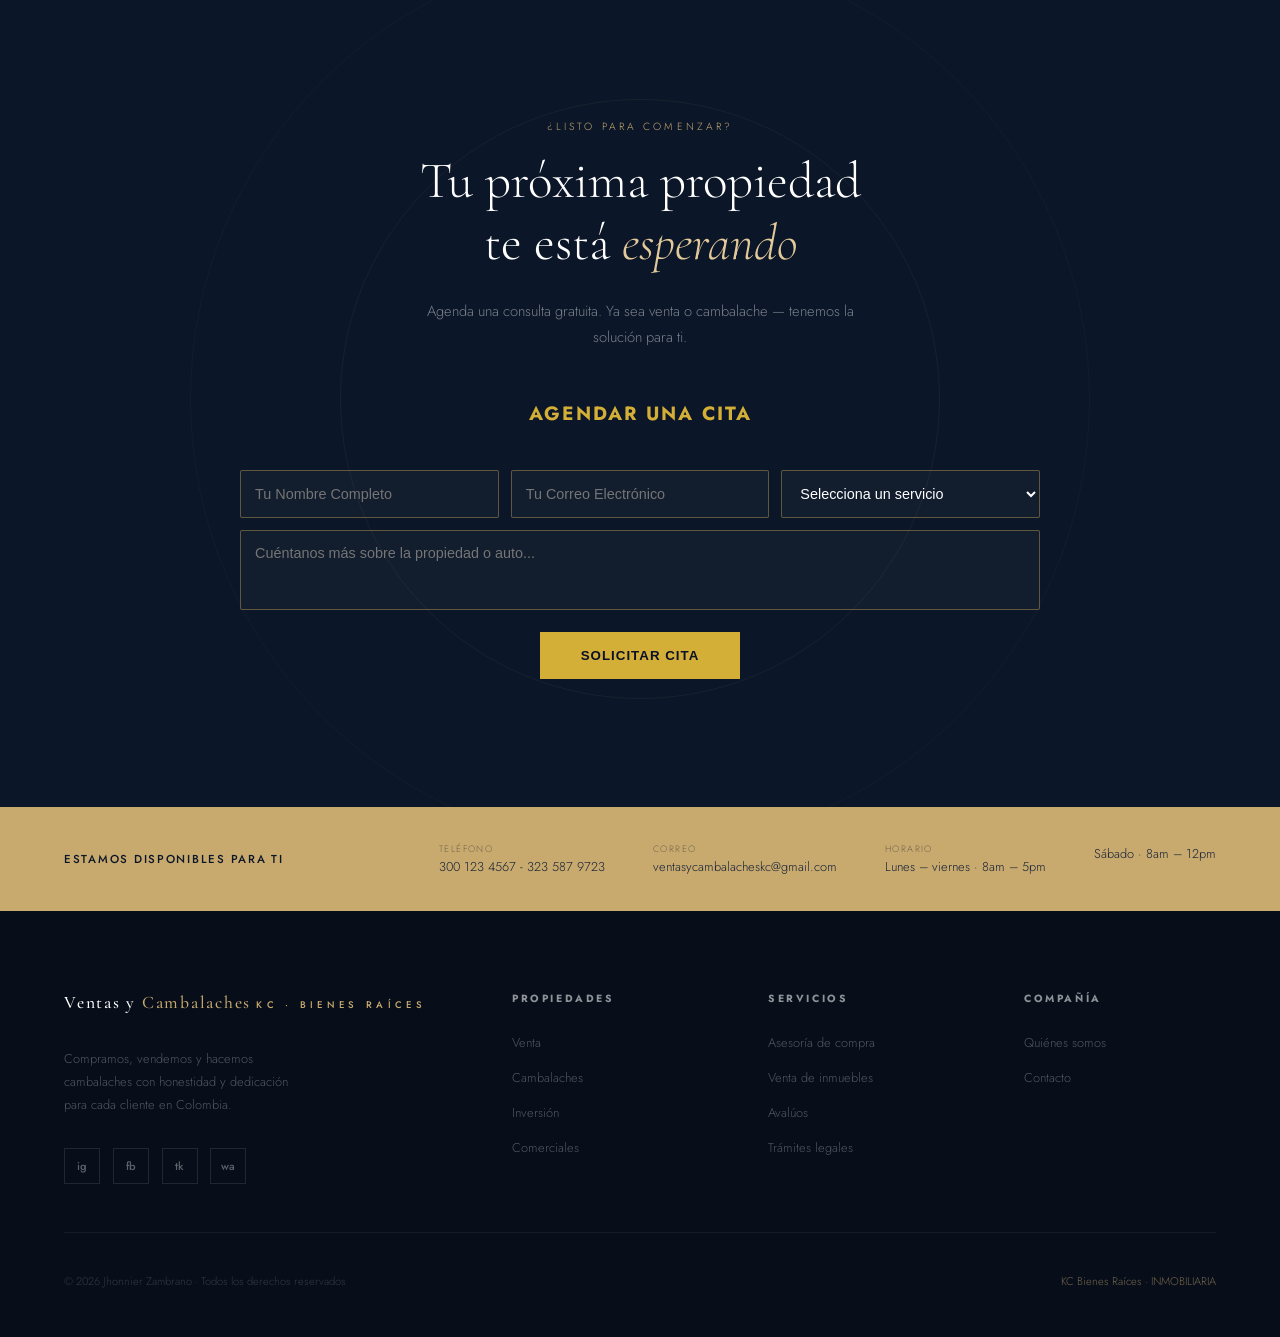
==== commit 76343698: "feat: optimize UX with respuesta multi-agente WhatsApp menu and instantaneo filtros y controles mejo" ====
--- a/index.html
+++ b/index.html
@@ -71,7 +71,7 @@
                     <div class="slide-price">$ 350.000.000 <small>Negociables</small></div>
                     <div class="slide-actions">
                         <a href="#contacto" class="btn-primary">Solicitar Información</a>
-                        <a href="https://wa.me/573138341671?text=Hola%20KC%20Bienes%20Ra%C3%ADces,%20me%20interesa%20la%20Casa%20Campestre%20Sol%20del%20Llano" target="_blank" class="btn-primary">Ver Detalles</a>
+                        <a href="https://wa.me/573138341671?text=Hola%20KC%20Inmobiliaria,%20me%20interesa%20el%20Lote%20Restrepo%20de%20350M.%20¿Me%20podrían%20dar%20más%20información?" class="btn-ghost">WhatsApp</a>
                     </div>
                 </div>
 
@@ -91,7 +91,9 @@
                     <h1 class="slide-name">Ubicación <em>Privilegiada</em></h1>
                     <div class="slide-location">Sector de Alta Valorización | Predial Pago</div>
                     <div class="slide-actions">
-                        <a href="https://wa.me/573138341671?text=Hola%20KC%20Bienes%20Ra%C3%ADces,%20me%20interesa%20la%20Casa%20Campestre%20Sol%20del%20Llano" target="_blank" class="btn-primary">Ver Detalles</a>
+                        <a href="https://wa.me/573138341671?text=Hola,%20vi%20el%20Lote%20en%20Restrepo%20en%20la%20web%20y%20me%20interesaría%20conocerlo." class="btn-primary">Ver Ubicación</a>
+                    </div>
+                </div>
 
                 <div class="slide-badge">
                     <div class="badge-num">01</div>
@@ -109,7 +111,7 @@
                     <h1 class="slide-name">6.000 <em>Metros²</em></h1>
                     <div class="slide-location">Ideal para Casa Campestre o Inversión</div>
                     <div class="slide-actions">
-                        <a href="https://wa.me/573138341671?text=Hola%20KC%20Bienes%20Ra%C3%ADces,%20me%20interesa%20la%20Casa%20Campestre%20Sol%20del%20Llano" target="_blank" class="btn-primary">Ver Detalles</a>
+                        <a href="https://wa.me/573138341671?text=Hola,%20vi%20el%20Lote%20en%20Restrepo%20en%20la%20web%20y%20me%20interesaría%20conocerlo." class="btn-primary">Contactar Ahora</a>
                     </div>
                 </div>
 
@@ -179,7 +181,7 @@
     </div>
 
 <div class="properties-grid">
-    <div class="prop-card casa venta"> <img src="img/propiedades/Propiedad 2_1.jpeg" alt="Casa Campestre Sol del Llano Puerto López" class="prop-card-img" loading="lazy">
+    <div class="prop-card casa venta"> <img src="img/propiedades/Propiedad 2_1.jpeg" alt="Casa Campestre Sol del Llano Puerto López" class="prop-card-img">
         <div class="prop-info">
             <span class="prop-tag">Oportunidad Única</span>
             <h3 class="prop-name">Casa Campestre <em>Sol del Llano</em></h3>
@@ -187,14 +189,14 @@
             </div>
     </div>
 
-    <div class="prop-card apartamento venta"> <img src="https://images.unsplash.com/photo-1512917774080-9991f1c4c750?w=800&q=80" alt="Apartamento de Lujo Villavicencio" class="prop-card-img" loading="lazy">
+    <div class="prop-card apartamento venta"> <img src="https://images.unsplash.com/photo-1512917774080-9991f1c4c750?w=800&q=80" alt="Apartamento de Lujo Villavicencio" class="prop-card-img">
         <div class="prop-info">
             <span class="prop-tag">Próximamente</span>
             <h3 class="prop-name">Apartamento <em>Penthouse</em></h3>
             </div>
     </div>
 
-    <div class="prop-card lote venta"> <img src="img/propiedades/lote_venta.webp" alt="Vende con nosotros" class="prop-card-img" loading="lazy">
+    <div class="prop-card lote venta"> <img src="img/propiedades/lote_venta.webp" alt="Vende con nosotros" class="prop-card-img">
         <div class="prop-info">
             <span class="prop-tag">Servicio VIP</span>
             <h3 class="prop-name">¿Quieres <em>Vender?</em></h3>
--- a/css/styles.css
+++ b/css/styles.css
@@ -771,7 +771,7 @@
 }
 
 /* Botón Flotante de WhatsApp */
-
+/* --- CONTENEDOR FLOTANTE --- */
 .whatsapp-container {
     position: fixed;
     bottom: 30px;
@@ -894,6 +894,11 @@
     color: #777;
 }
 
+@keyframes pulse-whatsapp {
+    0% { transform: scale(1); opacity: 0.7; }
+    100% { transform: scale(1.6); opacity: 0; }
+}
+
 /* Espaciado para  botenes buscar y limpiar (se aplica a móviles y PC) */
 .search-btn {
     /* En móviles, si se apilan, se separan verticalmente */
